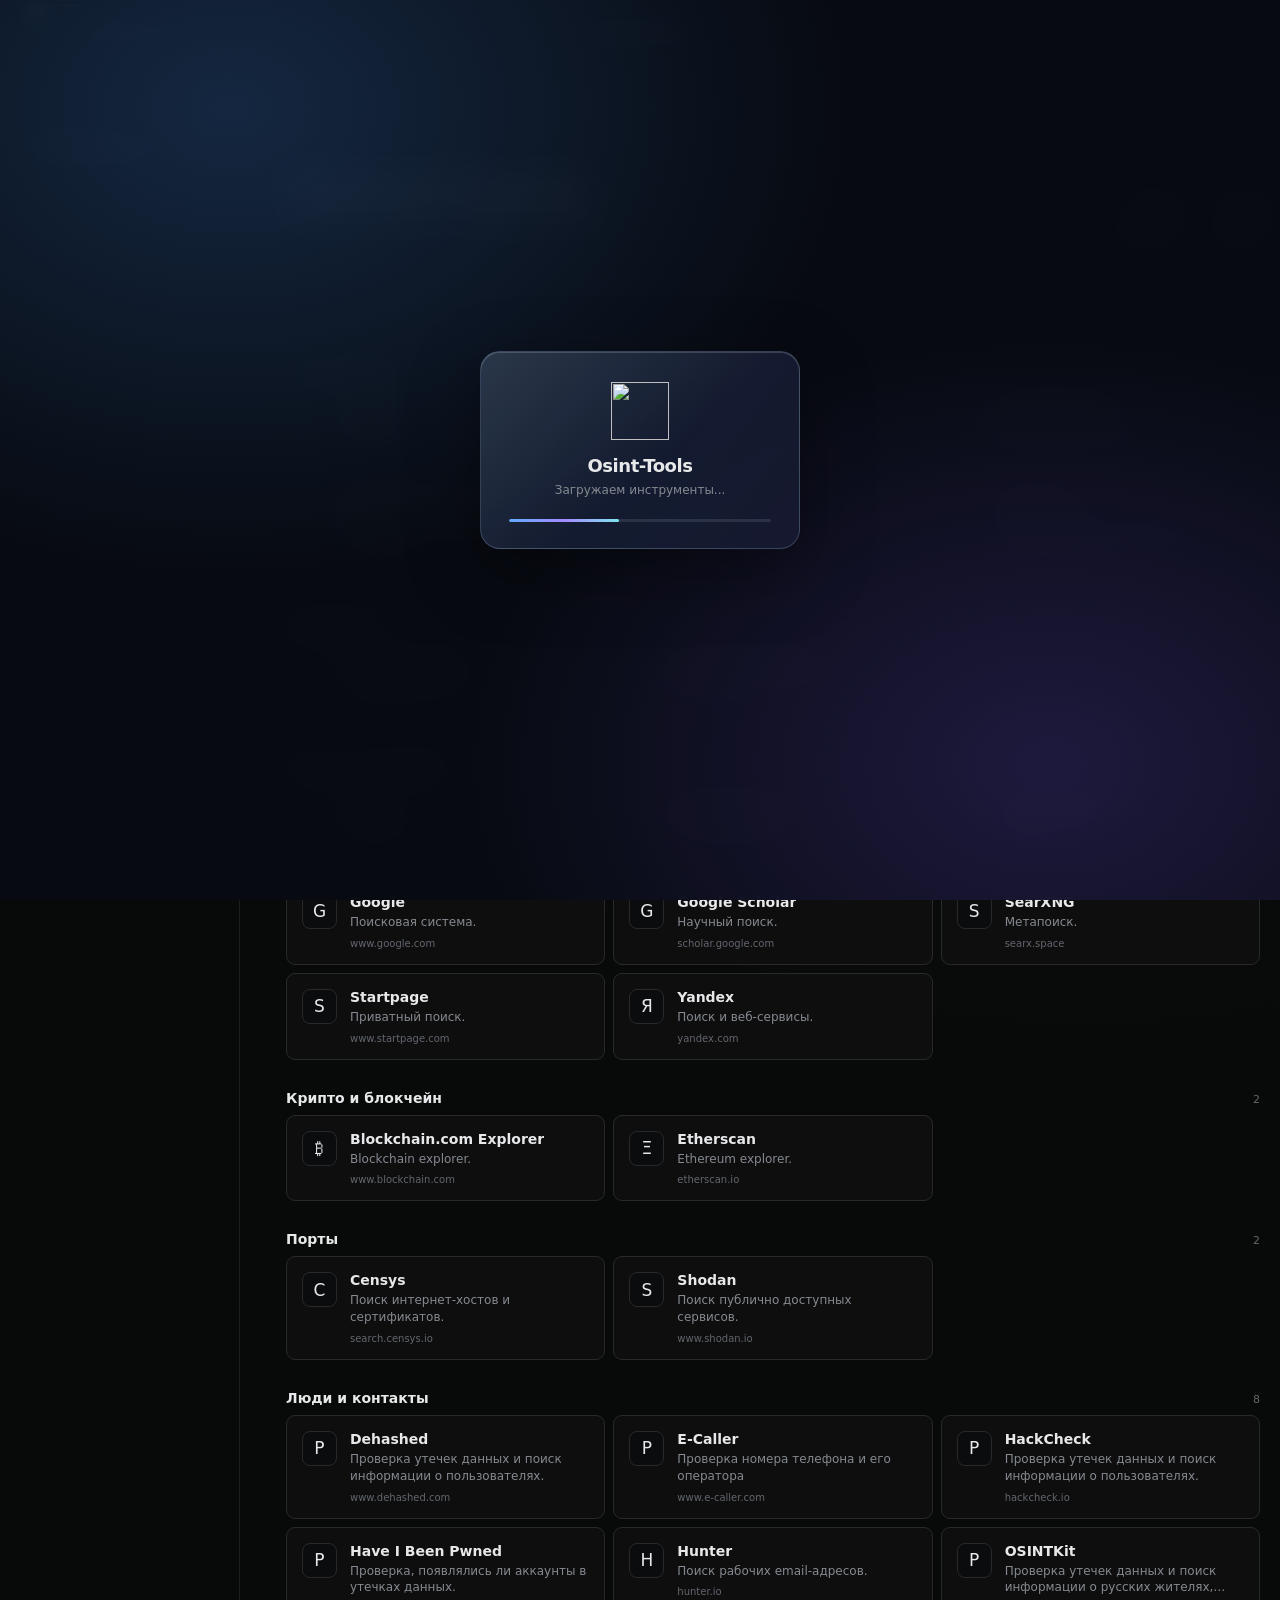
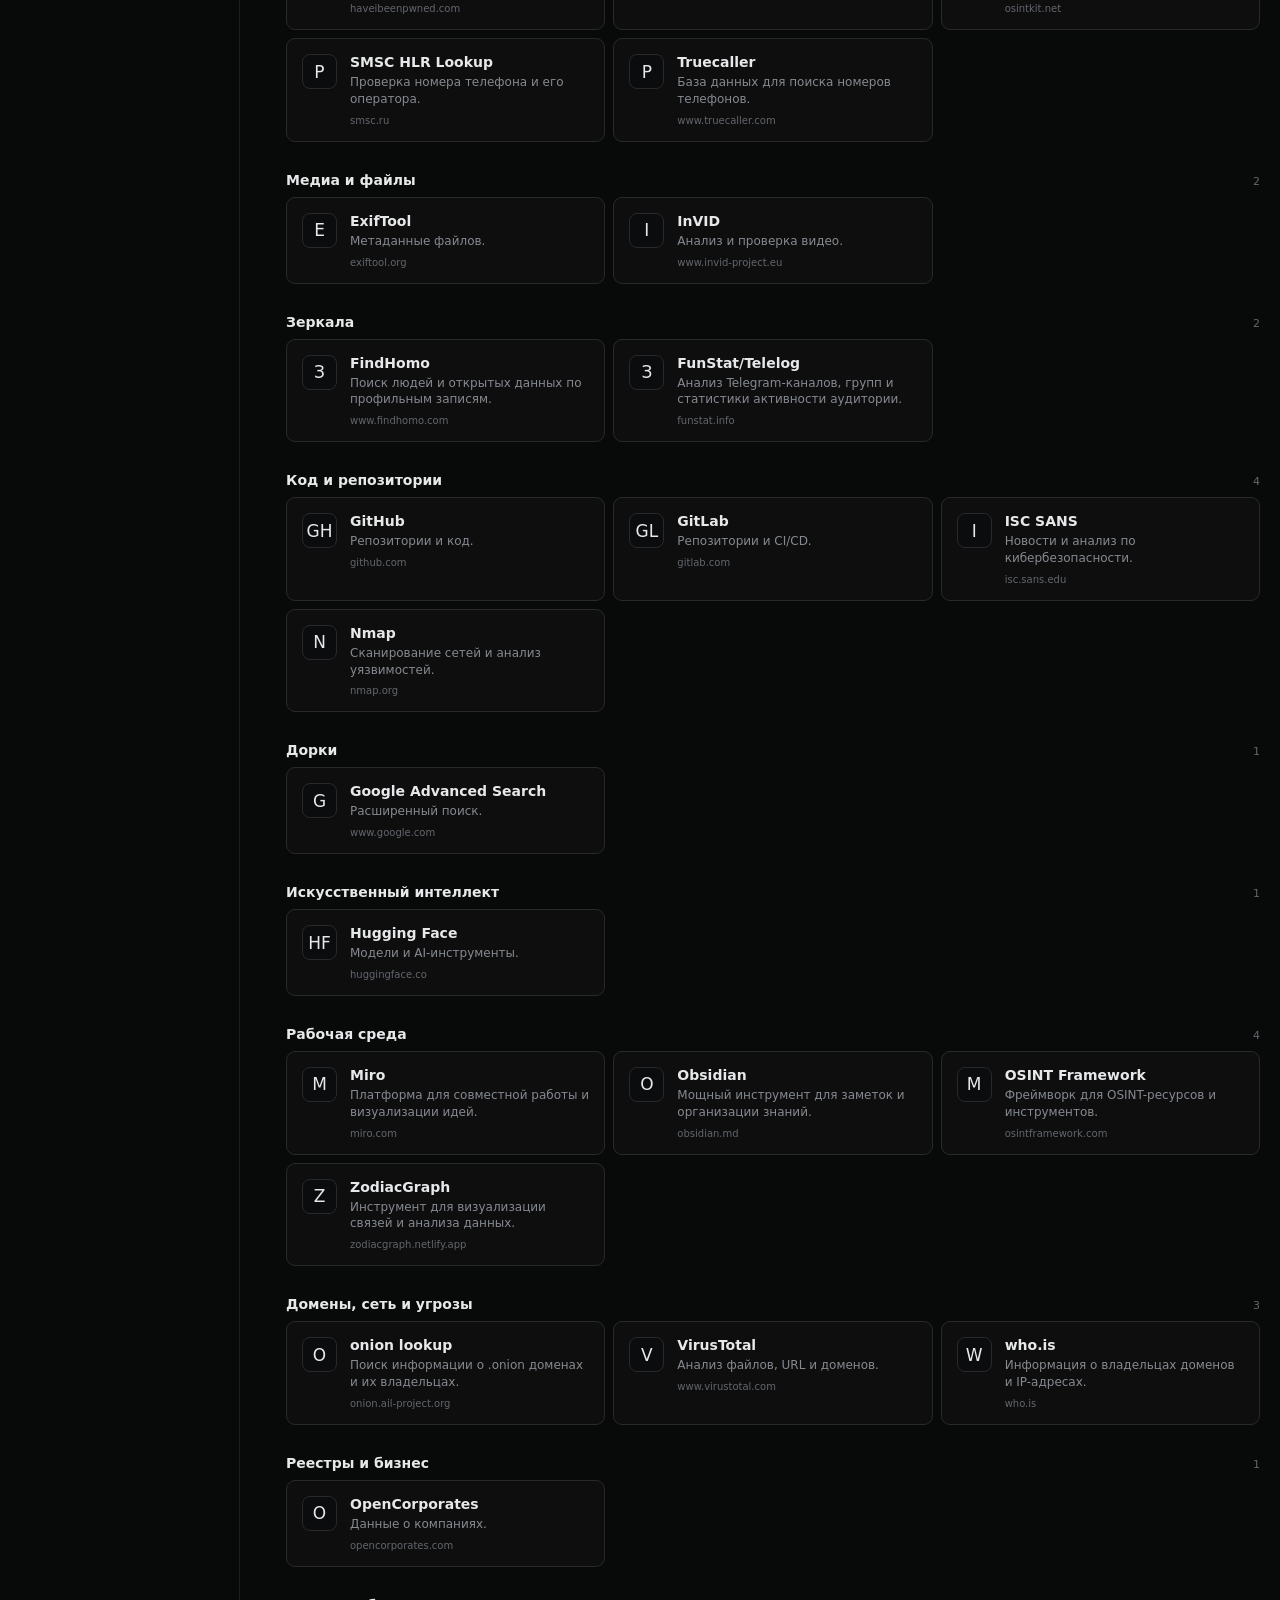
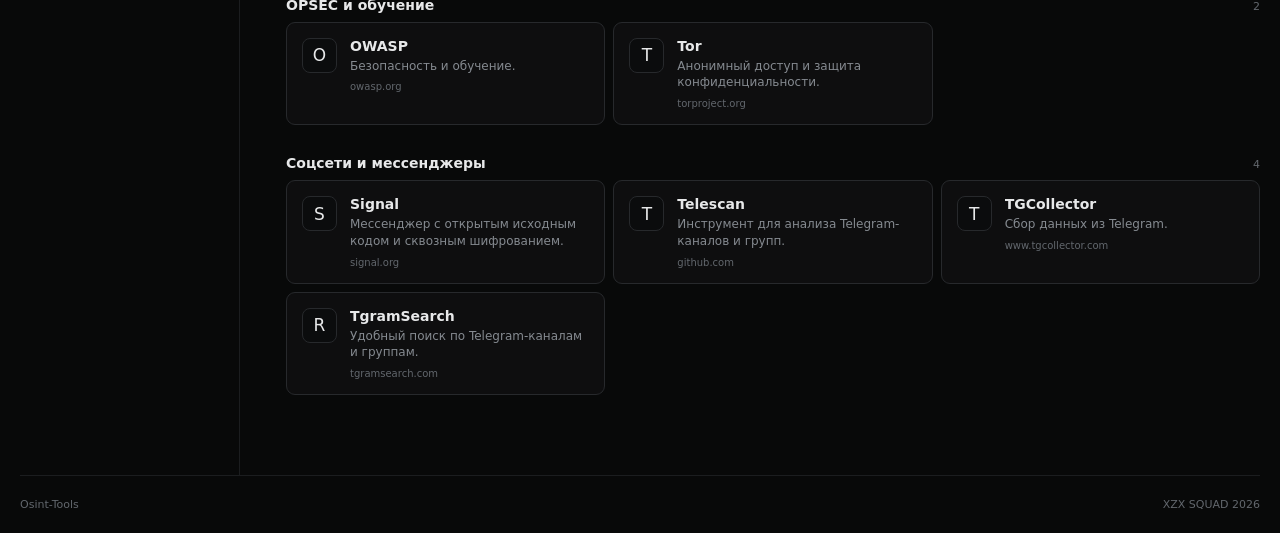
==== index.html @ 75659e53 "Resolve merge conflicts for scheduled site opening Co-authored-by: Copilot <223556219+Copilot@users." ====
<!doctype html>
<html lang="ru">
<head>
  <meta charset="UTF-8">
  <meta name="viewport" content="width=device-width, initial-scale=1.0">
  <meta id="pageDescription" name="description" content="Сайт Osint-Tools временно закрыт и откроется 1 декабря 2026 года.">
  <title>Osint-Tools — скоро открытие</title>
  <link rel="icon" type="image/png" href="favicon.png?v=2">
  <link rel="stylesheet" href="style.css?v=9">
</head>
<body class="site-closed">
  <main class="maintenance-screen" id="maintenanceScreen" aria-labelledby="maintenanceTitle">
    <section class="maintenance-card" role="status" aria-describedby="maintenanceMessage">
      <div class="maintenance-header">
        <span class="maintenance-badge">SERVICE STATUS</span>
        <div class="maintenance-indicator" aria-hidden="true">
          <span></span>
          <span></span>
          <span></span>
        </div>
      </div>
      <h1 id="maintenanceTitle">Сайт временно закрыт</h1>
      <p class="maintenance-kicker">Снова откроется</p>
      <time class="maintenance-date" datetime="2026-12-01">1 декабря 2026 года</time>
      <p id="maintenanceMessage">Работа сайта возобновится в указанную дату. Спасибо за ваше терпение!</p>
      <div class="maintenance-status"><span></span> Платформа временно закрыта</div>
      <a class="maintenance-link" href="https://t.me/osintsiteopex" target="_blank" rel="noopener noreferrer">
        Следить за новостями в Telegram
      </a>
    </section>
  </main>
  <div id="siteContent" class="site-content" hidden inert aria-hidden="true">
    <div class="loading-screen" id="loadingScreen" role="status" aria-live="polite" aria-label="Loading site">
      <div class="loading-panel">
        <img class="loading-logo" src="logo.png" alt="">
        <div class="loading-title">Osint-Tools</div>
        <div class="loading-caption" data-i18n="loadingTools">Загружаем инструменты...</div>
        <div class="loading-track" aria-hidden="true"><span></span></div>
      </div>
    </div>
  <header class="topbar">
    <div class="brand-wrap">
      <a class="brand" href="#">
        <img class="brand-mark" src="logo.png" alt="">
        <span class="brand-title">Osint-Tools</span>
      </a>
      <span class="brand-subtitle">by whiteopex</span>
    </div>

    <a class="telegram-link" href="https://t.me/osintsiteopex" target="_blank" rel="noopener noreferrer" data-i18n="telegramLink">
      Telegram-канал
    </a>

    <div class="top-actions">
      <button class="lang-btn" id="langToggle" type="button" aria-label="English interface">EN</button>
      <button class="icon-btn" id="themeBtn" type="button" title="Переключить тему" aria-label="Переключить тему" aria-pressed="false">☼</button>
      <span class="admin-link" aria-label="Beta-test">Beta-test</span>
    </div>
  </header>

  <main class="layout">
    <aside class="sidebar">
      <div class="sidebar-title" data-i18n="categories">Категории</div>
      <button class="category active" data-category="all">
        <span data-i18n="allTools">Все инструменты</span><span class="count" id="allCount">0</span>
      </button>
      <div id="categoryNav"></div>
    </aside>

    <section class="content">
      <div class="hero">
        <div>
          <div class="eyebrow">XZX SQUAD</div>
          <h1>Osint-Tools</h1>
          <p data-i18n="heroText">Лёгкий каталог инструментов для команды.</p>
        </div>

        <div class="stats">
          <div><strong id="toolCount">0</strong><span data-i18n="toolsText">инструментов</span></div>
          <div><strong id="categoryCount">0</strong><span data-i18n="categoriesText">категорий</span></div>
        </div>
      </div>

      <div class="toolbar">
        <label class="search">
          <span>⌕</span>
          <input id="searchInput" type="search" placeholder="Поиск инструмента..." autocomplete="off" data-i18n-placeholder="searchPlaceholder">
          <kbd>Ctrl K</kbd>
        </label>
        <button class="sort-btn" id="sortBtn" type="button">A–Я</button>
      </div>

      <div id="catalog"></div>

      <div class="empty hidden" id="empty">
        <div class="empty-icon">⌕</div>
        <h3 data-i18n="emptyTitle">Ничего не найдено</h3>
        <p data-i18n="emptyText">Попробуй изменить запрос или выбрать другую категорию.</p>
      </div>

    </section>
  </main>

  <footer>
    <span>Osint-Tools</span>
    <span>XZX SQUAD 2026</span>
  </footer>
  </div>

  <script src="script.js?v=9"></script>
</body>
</html>
---- style.css ----
:root {
  --bg: #080909;
  --bg-soft: #0c0d0e;
  --panel: #101112;
  --panel-hover: #151617;
  --line: #27292c;
  --line-soft: #1b1d1f;
  --text: #e7e8e9;
  --muted: #858a90;
  --muted-2: #62676d;
  --accent: #dfe2e5;
  --shadow: 0 16px 50px rgba(0,0,0,.25);
}

* {
  box-sizing: border-box;
}

html {
  scroll-behavior: smooth;
}

body {
  margin: 0;
  min-height: 100vh;
  background:
    radial-gradient(circle at 85% 0%, rgba(255,255,255,.035), transparent 28%),
    var(--bg);
  color: var(--text);
  font-family: Inter, ui-sans-serif, system-ui, -apple-system, BlinkMacSystemFont, "Segoe UI", sans-serif;
  font-size: 14px;
}

.maintenance-screen {
  position: fixed;
  inset: 0;
  z-index: 1000;
  display: grid;
  place-items: center;
  overflow: auto;
  padding: 24px;
  background:
    radial-gradient(ellipse at 50% 42%, rgba(107, 116, 126, .12), transparent 48%),
    #080909;
}

.maintenance-card {
  position: relative;
  width: min(100%, 620px);
  padding: 28px 30px 30px;
  border: 1px solid rgba(149, 158, 168, .18);
  border-radius: 22px;
  background: linear-gradient(145deg, rgba(15, 17, 19, .96), rgba(10, 11, 12, .96));
  box-shadow: 0 28px 100px rgba(0, 0, 0, .6);
  text-align: left;
  overflow: hidden;
}

.maintenance-card::before {
  content: "";
  position: absolute;
  top: -80px;
  right: -60px;
  width: 230px;
  height: 230px;
  border-radius: 50%;
  background: radial-gradient(circle, rgba(130, 144, 168, .26), rgba(130, 144, 168, 0));
  filter: blur(8px);
}

.maintenance-header {
  position: relative;
  z-index: 1;
  display: flex;
  justify-content: space-between;
  align-items: center;
  gap: 12px;
  margin-bottom: 26px;
}

.maintenance-badge {
  display: inline-flex;
  align-items: center;
  padding: 7px 10px;
  border: 1px solid rgba(148, 158, 169, .24);
  border-radius: 999px;
  color: #c2c8cf;
  background: rgba(255, 255, 255, .02);
  font-size: 10px;
  font-weight: 700;
  letter-spacing: .18em;
}

.maintenance-indicator {
  display: flex;
  justify-content: center;
  align-items: center;
  gap: 7px;
  height: 24px;
}

.maintenance-indicator span {
  width: 8px;
  height: 8px;
  border-radius: 50%;
  background: linear-gradient(180deg, #dfeaf2, #97a3b3);
  box-shadow: 0 0 18px rgba(179, 196, 216, .6);
  animation: maintenance-pulse 1.4s ease-in-out infinite;
}

.maintenance-indicator span:nth-child(2) {
  animation-delay: .18s;
}

.maintenance-indicator span:nth-child(3) {
  animation-delay: .36s;
}

.maintenance-card h1 {
  position: relative;
  z-index: 1;
  margin: 0;
  color: #f1f3f5;
  font-size: clamp(30px, 5vw, 46px);
  line-height: 1.05;
  letter-spacing: -.06em;
}

.maintenance-kicker {
  position: relative;
  z-index: 1;
  margin: 16px 0 0;
  color: #9aa4ad;
  font-size: 12px;
  font-weight: 600;
  letter-spacing: .14em;
  text-transform: uppercase;
}

.maintenance-card > p:not(.maintenance-kicker) {
  position: relative;
  z-index: 1;
  max-width: 470px;
  margin: 18px 0 0;
  color: #a7b0b8;
  font-size: 15px;
  line-height: 1.7;
}

.maintenance-status {
  position: relative;
  z-index: 1;
  display: inline-flex;
  align-items: center;
  gap: 9px;
  margin-top: 28px;
  padding: 10px 14px;
  border: 1px solid rgba(139, 151, 164, .2);
  border-radius: 999px;
  color: #dfe5eb;
  background: rgba(255, 255, 255, .03);
  font-size: 12px;
  box-shadow: inset 0 1px 0 rgba(255,255,255,.04);
}

.maintenance-status span {
  width: 7px;
  height: 7px;
  border-radius: 50%;
  background: #c5ced8;
  box-shadow: 0 0 14px rgba(197, 206, 216, .7);
}

@keyframes maintenance-pulse {
  0%, 80%, 100% { opacity: .35; transform: scale(.8); }
  40% { opacity: 1; transform: scale(1); }
}

@media (max-width: 480px) {
  .maintenance-card {
    padding: 42px 24px 32px;
  }
}

button,
input {
  font: inherit;
}

button,
a {
  -webkit-tap-highlight-color: transparent;
}

a {
  color: inherit;
  text-decoration: none;
}

.site-closed {
  overflow: hidden;
}

.maintenance-screen[hidden] {
  display: none;
}

.maintenance-link {
  position: relative;
  z-index: 1;
  display: inline-block;
  margin-top: 20px;
  padding: 11px 16px;
  border: 1px solid var(--line);
  border-radius: 999px;
  color: #dfe5eb;
  background: rgba(255, 255, 255, .03);
  font-size: 12px;
  transition: border-color .18s, background .18s;
}

.maintenance-link:hover,
.maintenance-link:focus-visible {
  border-color: rgba(179, 196, 216, .55);
  background: rgba(255, 255, 255, .07);
}

.maintenance-date {
  position: relative;
  z-index: 1;
  display: block;
  margin-top: 8px;
  color: #f1f3f5;
  font-size: clamp(20px, 4vw, 26px);
  font-weight: 700;
  letter-spacing: -.03em;
}

.site-closed #loadingScreen {
  display: none;
}

.loading-screen {
  position: fixed;
  inset: 0;
  z-index: 100;
  display: grid;
  place-items: center;
  padding: 24px;
  background:
    radial-gradient(ellipse at 18% 12%, rgba(74, 157, 255, .2), transparent 42%),
    radial-gradient(ellipse at 82% 85%, rgba(126, 92, 255, .19), transparent 40%),
    rgba(8, 11, 18, .96);
  backdrop-filter: blur(18px) saturate(140%);
  -webkit-backdrop-filter: blur(18px) saturate(140%);
  opacity: 1;
  visibility: visible;
  transition: opacity .28s ease, visibility .28s ease;
}

.loading-screen.is-hidden {
  opacity: 0;
  visibility: hidden;
  pointer-events: none;
}

.loading-panel {
  width: min(320px, 100%);
  padding: 30px 28px 26px;
  text-align: center;
  border: 1px solid rgba(194, 220, 255, .2);
  border-radius: 20px;
  background:
    linear-gradient(140deg, rgba(255, 255, 255, .1), transparent 56%),
    linear-gradient(125deg, rgba(42, 78, 128, .22), rgba(63, 50, 112, .18)),
    rgba(14, 21, 34, .78);
  box-shadow: inset 0 1px rgba(255, 255, 255, .16), 0 22px 70px rgba(0, 0, 0, .36);
}

.loading-logo {
  width: 58px;
  height: 58px;
  object-fit: contain;
  animation: loading-pulse 1.4s ease-in-out infinite;
}

.loading-title {
  margin-top: 12px;
  color: var(--text);
  font-size: 18px;
  font-weight: 700;
  letter-spacing: -.025em;
}

.loading-caption {
  margin-top: 7px;
  color: var(--muted);
  font-size: 12px;
}

.loading-track {
  height: 3px;
  margin-top: 22px;
  overflow: hidden;
  border-radius: 99px;
  background: rgba(194, 220, 255, .12);
}

.loading-track span {
  display: block;
  width: 42%;
  height: 100%;
  border-radius: inherit;
  background: linear-gradient(90deg, #63aaff, #a58aff, #7ee4ed);
  animation: loading-progress 1s ease-in-out infinite;
}

@keyframes loading-pulse {
  50% { transform: scale(.94); opacity: .72; }
}

@keyframes loading-progress {
  from { transform: translateX(-110%); }
  to { transform: translateX(250%); }
}

.topbar {
  height: 64px;
  padding: 0 28px;
  border-bottom: 1px solid var(--line-soft);
  background: rgba(8,9,9,.88);
  backdrop-filter: blur(14px);
  display: flex;
  align-items: center;
  justify-content: space-between;
  position: sticky;
  top: 0;
  z-index: 20;
}

.brand-wrap {
  display: flex;
  align-items: center;
  gap: 10px;
  min-width: 0;
}

.brand {
  display: inline-flex;
  align-items: center;
  gap: 10px;
  font-weight: 700;
  letter-spacing: -.02em;
}

.brand-title {
  font-weight: 700;
  letter-spacing: -.02em;
}

.brand-mark {
  width: 54px;
  height: 54px;
  flex: 0 0 54px;
  object-fit: contain;
}

body.light .brand-mark {
  filter: invert(1);
}

.brand-subtitle {
  color: var(--muted);
  font-size: 11px;
  letter-spacing: .02em;
}

.top-actions {
  display: flex;
  align-items: center;
  gap: 8px;
}

.icon-btn,
.admin-link,
.sort-btn,
.lang-btn {
  border: 1px solid var(--line);
  background: var(--panel);
  color: var(--muted);
  border-radius: 8px;
  cursor: pointer;
}

.icon-btn {
  width: 34px;
  height: 34px;
}

.lang-btn {
  height: 34px;
  padding: 0 10px;
  font-size: 12px;
}

.admin-link {
  padding: 7px 11px;
  cursor: default;
  pointer-events: none;
  user-select: none;
}

.icon-btn:hover,
.sort-btn:hover {
  color: var(--text);
  border-color: #42464a;
}

.layout {
  width: min(1420px, calc(100% - 40px));
  margin: 0 auto;
  display: grid;
  grid-template-columns: 220px minmax(0, 1fr);
  gap: 46px;
}

.sidebar {
  padding: 38px 0;
  border-right: 1px solid var(--line-soft);
  min-height: calc(100vh - 64px);
  padding-right: 18px;
}

.sidebar-title {
  color: var(--muted-2);
  font-size: 11px;
  font-weight: 700;
  text-transform: uppercase;
  letter-spacing: .12em;
  margin: 0 0 12px 10px;
}

.category {
  width: 100%;
  padding: 9px 10px;
  display: flex;
  justify-content: space-between;
  align-items: center;
  color: var(--muted);
  background: transparent;
  border: 0;
  border-radius: 7px;
  cursor: pointer;
  text-align: left;
}

.category:hover {
  background: var(--panel);
  color: var(--text);
}

.category.active {
  background: #151617;
  color: var(--text);
}

.count {
  color: var(--muted-2);
  font-size: 11px;
}

.content {
  min-width: 0;
  padding: 52px 0 80px;
}

.hero {
  min-height: 155px;
  display: flex;
  align-items: flex-end;
  justify-content: space-between;
  gap: 25px;
  border-bottom: 1px solid var(--line-soft);
  padding-bottom: 28px;
}

.eyebrow {
  color: var(--muted-2);
  font-size: 10px;
  letter-spacing: .18em;
  font-weight: 700;
}

h1 {
  margin: 5px 0 5px;
  font-size: clamp(32px, 5vw, 54px);
  line-height: 1;
  letter-spacing: -.045em;
}

.hero p {
  margin: 0;
  color: var(--muted);
}

.stats {
  display: flex;
  gap: 30px;
  color: var(--muted);
}

.stats div {
  display: flex;
  flex-direction: column;
  align-items: flex-end;
}

.stats strong {
  color: var(--text);
  font-size: 22px;
}

.stats span {
  font-size: 11px;
}

.toolbar {
  display: flex;
  gap: 8px;
  margin: 22px 0;
}

.search {
  min-width: 0;
  flex: 1;
  height: 40px;
  border: 1px solid var(--line);
  background: var(--panel);
  border-radius: 8px;
  display: flex;
  align-items: center;
  gap: 10px;
  padding: 0 11px;
}

.search > span {
  color: var(--muted-2);
  font-size: 19px;
}

.search input {
  width: 100%;
  min-width: 0;
  border: 0;
  outline: 0;
  background: transparent;
  color: var(--text);
}

.search input::placeholder {
  color: var(--muted-2);
}

kbd {
  color: var(--muted-2);
  border: 1px solid var(--line);
  border-radius: 5px;
  padding: 2px 6px;
  font-size: 10px;
  white-space: nowrap;
}

.sort-btn {
  padding: 0 13px;
}

.category-block {
  margin-top: 30px;
}

.category-heading {
  display: flex;
  align-items: baseline;
  justify-content: space-between;
  margin-bottom: 9px;
}

.category-heading h2 {
  margin: 0;
  font-size: 14px;
  font-weight: 650;
}

.category-heading span {
  color: var(--muted-2);
  font-size: 11px;
}

.tools {
  display: grid;
  grid-template-columns: repeat(auto-fill, minmax(240px, 1fr));
  gap: 8px;
}

.tool {
  min-width: 0;
  min-height: 86px;
  padding: 15px;
  display: flex;
  gap: 13px;
  align-items: flex-start;
  border: 1px solid var(--line);
  background: rgba(16,17,18,.76);
  border-radius: 9px;
  transition: border-color .15s, transform .15s, background .15s;
}

.tool:hover {
  border-color: #44484c;
  background: var(--panel-hover);
  transform: translateY(-1px);
}

.tool-icon {
  width: 35px;
  height: 35px;
  flex: 0 0 35px;
  display: grid;
  place-items: center;
  border: 1px solid var(--line);
  border-radius: 8px;
  background: #0b0c0d;
  font-size: 17px;
}

.tool-body {
  min-width: 0;
}

.tool-name {
  font-weight: 650;
  overflow: hidden;
  text-overflow: ellipsis;
  white-space: nowrap;
}

.tool-desc {
  color: var(--muted);
  font-size: 12px;
  line-height: 1.4;
  margin-top: 4px;
  display: -webkit-box;
  line-clamp: 2;
  -webkit-line-clamp: 2;
  -webkit-box-orient: vertical;
  overflow: hidden;
}

.tool-url {
  color: var(--muted-2);
  font-size: 10px;
  margin-top: 7px;
  overflow: hidden;
  text-overflow: ellipsis;
  white-space: nowrap;
}

.empty {
  text-align: center;
  padding: 90px 20px;
  color: var(--muted);
}

.empty.hidden {
  display: none;
}

.empty-icon {
  font-size: 34px;
  color: var(--muted-2);
}

.empty h3 {
  color: var(--text);
  margin: 10px 0 3px;
}

.empty p {
  margin: 0;
}

.telegram-link {
  position: absolute;
  top: 50%;
  left: 50%;
  transform: translate(-50%, -50%);
  padding: 10px 16px;
  border: 1px solid var(--line);
  border-radius: 8px;
  color: var(--text);
  background: var(--panel);
  transition: background .18s, border-color .18s, color .18s;
}

.telegram-link:hover,
.telegram-link:focus-visible {
  color: var(--text);
  background: var(--panel-hover);
  border-color: #62676d;
}

footer {
  width: min(1420px, calc(100% - 40px));
  margin: 0 auto;
  padding: 22px 0;
  border-top: 1px solid var(--line-soft);
  display: flex;
  justify-content: space-between;
  color: var(--muted-2);
  font-size: 11px;
}

/* Светлая тема */
body.light {
  --bg: #f5f6f7;
  --bg-soft: #fff;
  --panel: #fff;
  --panel-hover: #f0f1f2;
  --line: #d8dade;
  --line-soft: #e7e8ea;
  --text: #17191b;
  --muted: #686d73;
  --muted-2: #91969c;
  --accent: #17191b;
}

body.light .topbar {
  background: rgba(245,246,247,.88);
}

body.light .category.active {
  background: #eef1f3;
  color: var(--text);
}

body.light .tool {
  background: rgba(255,255,255,.9);
  border-color: var(--line);
}

body.light .tool:hover {
  background: var(--panel-hover);
}

body.light .tool-icon {
  background: #f5f6f7;
  border-color: var(--line);
}

body.light .search {
  background: var(--panel);
}

body.light .icon-btn,
body.light .admin-link,
body.light .sort-btn,
body.light .telegram-link {
  background: var(--panel);
  border-color: var(--line);
  color: var(--text);
}

body.light .admin-link {
  color: var(--muted);
}

body.light .telegram-link:hover,
body.light .telegram-link:focus-visible {
  background: var(--panel-hover);
  border-color: #bec3c8;
}

@media (max-width: 900px) {
  .layout {
    grid-template-columns: 1fr;
    gap: 0;
  }

  .sidebar {
    min-height: auto;
    padding: 14px 0;
    border-right: 0;
    border-bottom: 1px solid var(--line-soft);
    display: flex;
    gap: 5px;
    overflow-x: auto;
  }

  .sidebar-title {
    display: none;
  }

  .category {
    width: auto;
    white-space: nowrap;
  }

  .content {
    padding-top: 35px;
  }
}

@media (max-width: 600px) {
  .topbar {
    height: auto;
    min-height: 64px;
    padding: 0 14px;
    flex-wrap: wrap;
    row-gap: 10px;
  }

  .telegram-link {
    position: static;
    order: 1;
    flex-basis: 100%;
    top: auto;
    transform: none;
    text-align: center;
  }

  .layout,
  footer {
    width: calc(100% - 24px);
  }

  .hero {
    align-items: flex-start;
    flex-direction: column;
  }

  .stats {
    width: 100%;
    justify-content: flex-start;
  }

  .stats div {
    align-items: flex-start;
  }

  .toolbar {
    flex-direction: column;
  }

  .sort-btn {
    height: 40px;
  }

  kbd {
    display: none;
  }

  .tools {
    grid-template-columns: 1fr;
  }
}
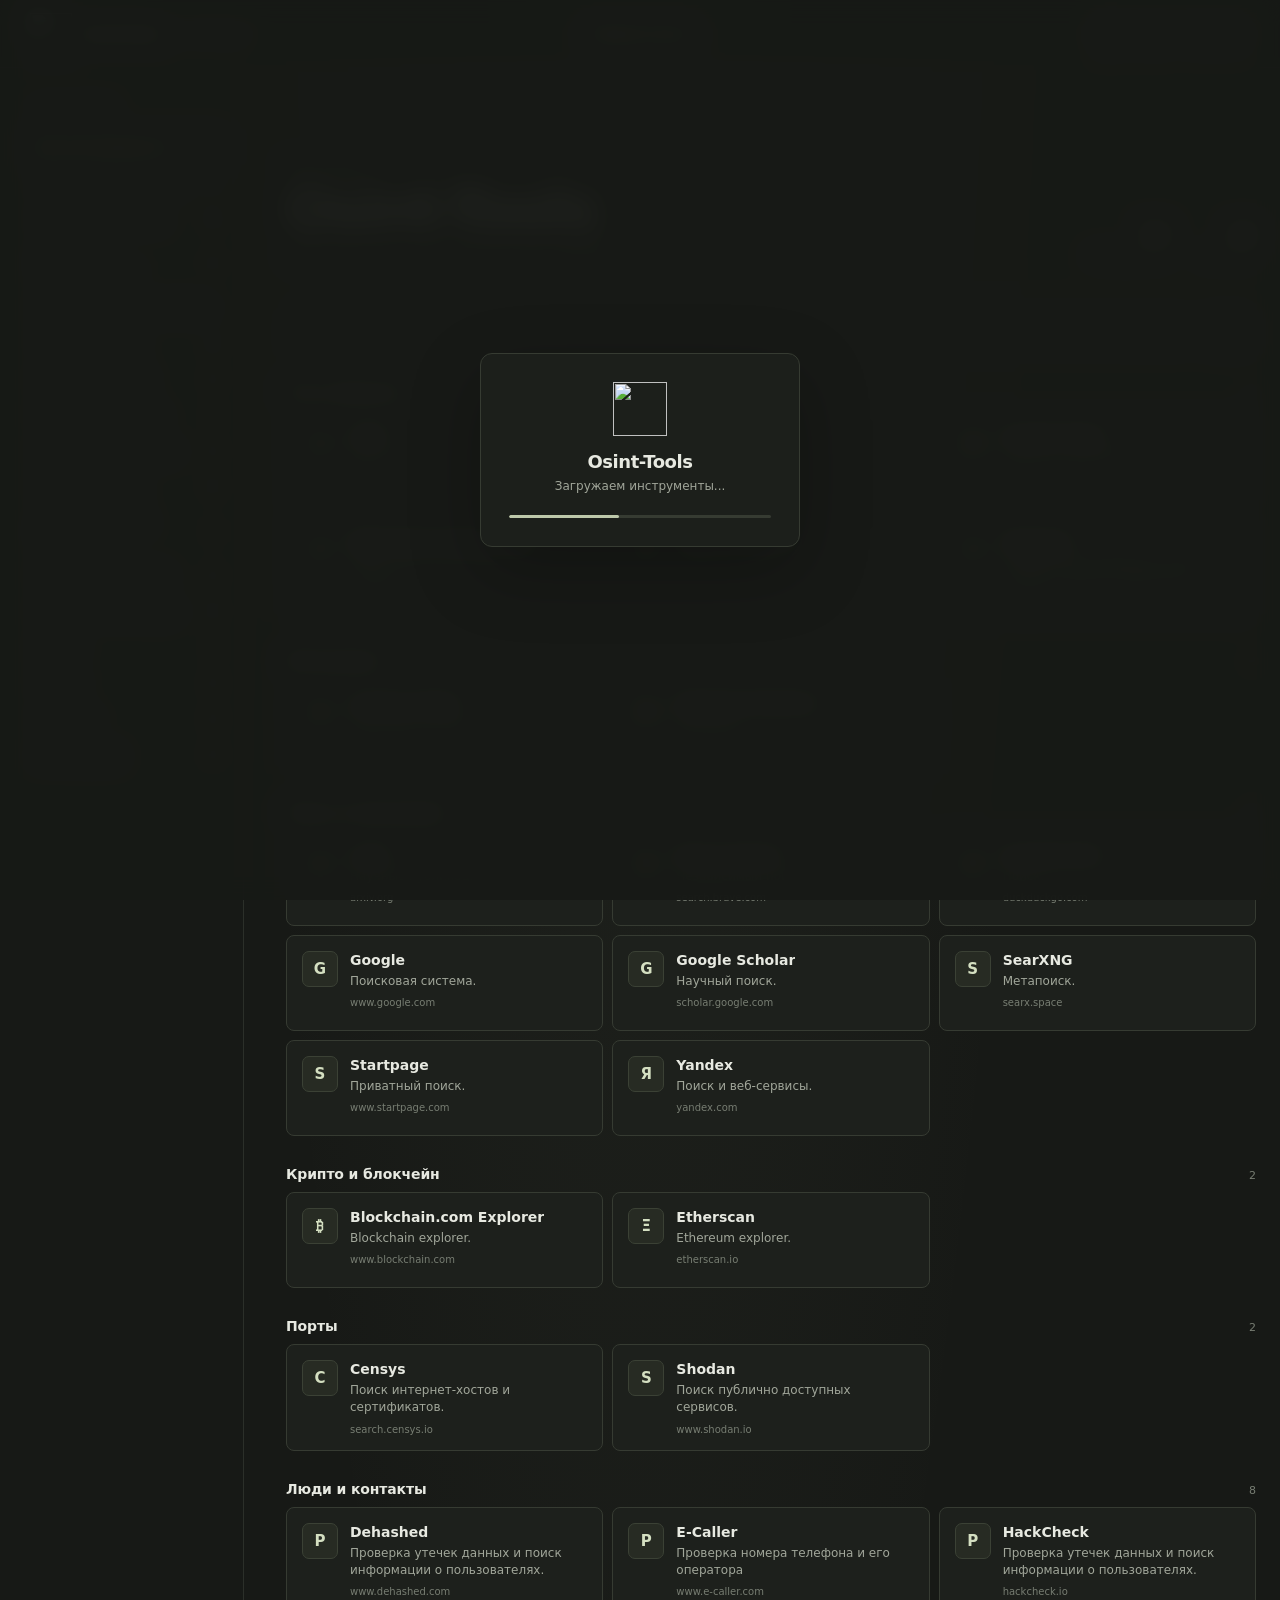
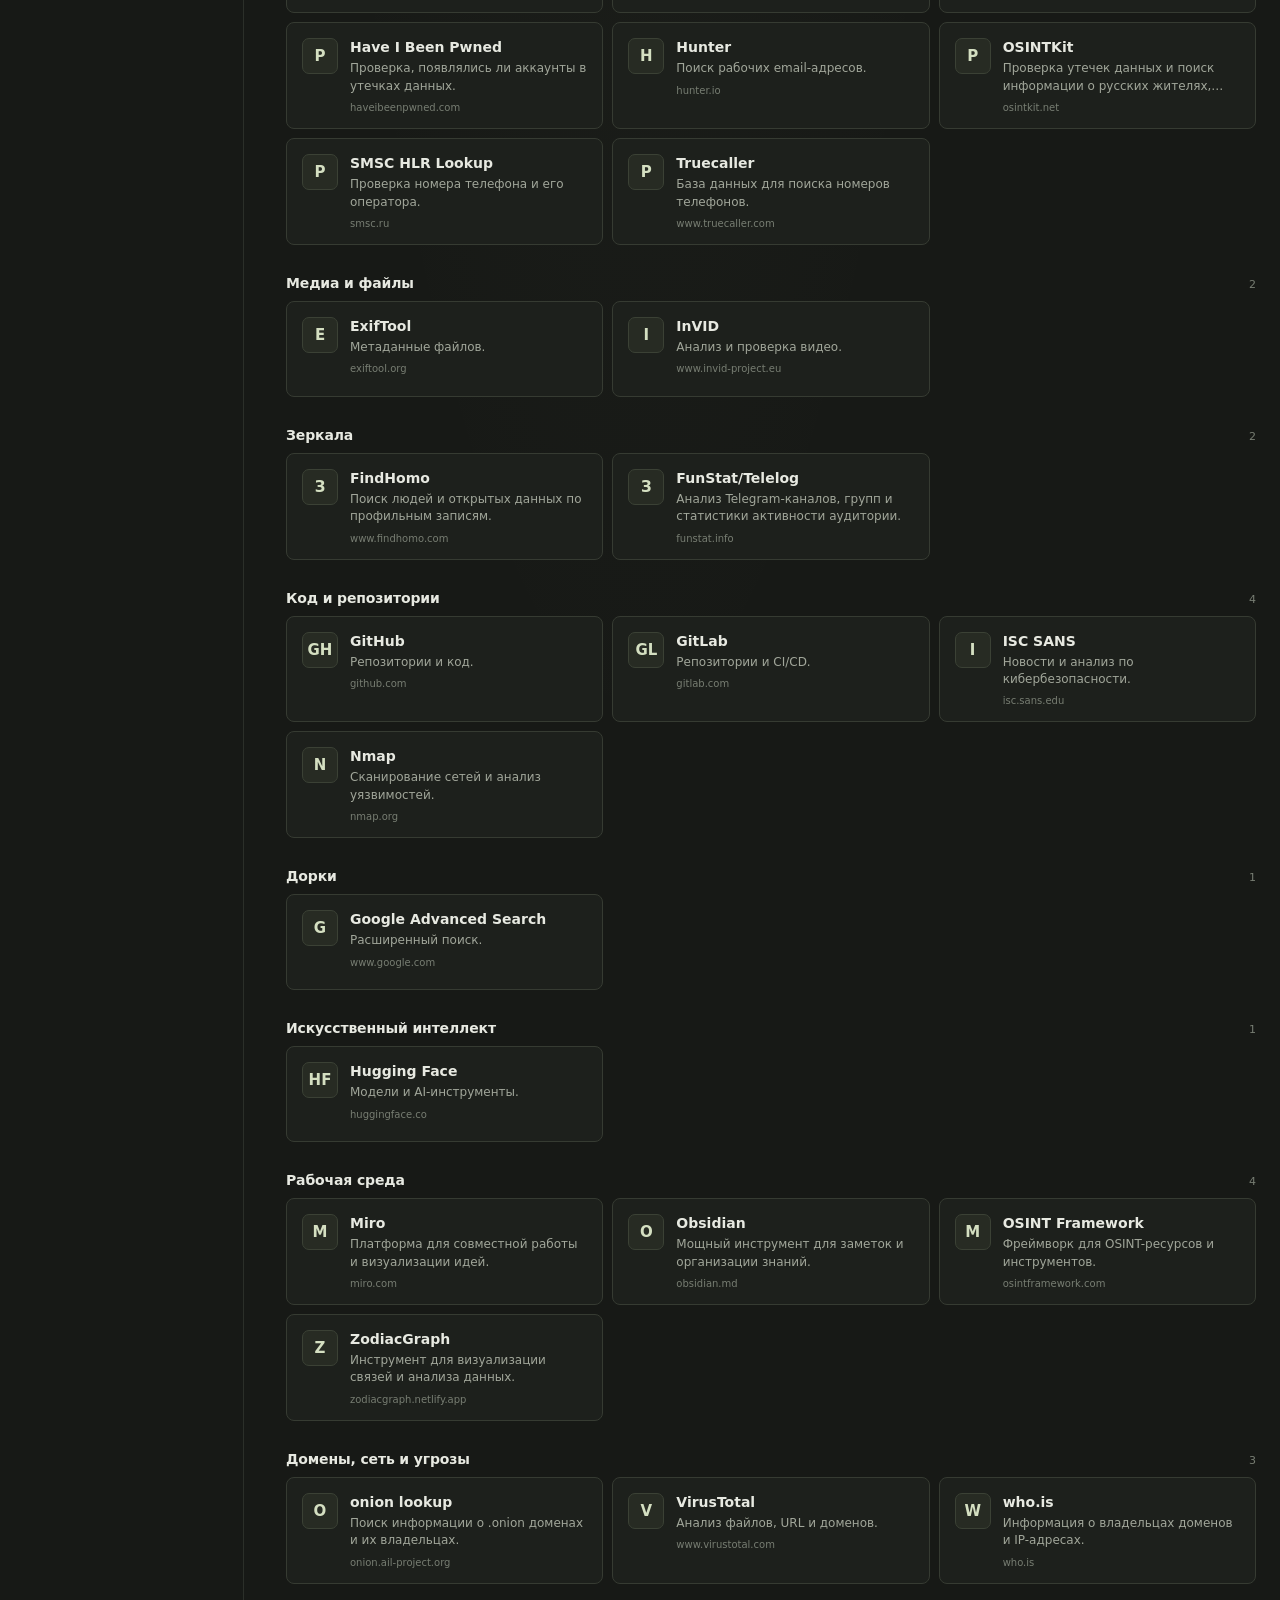
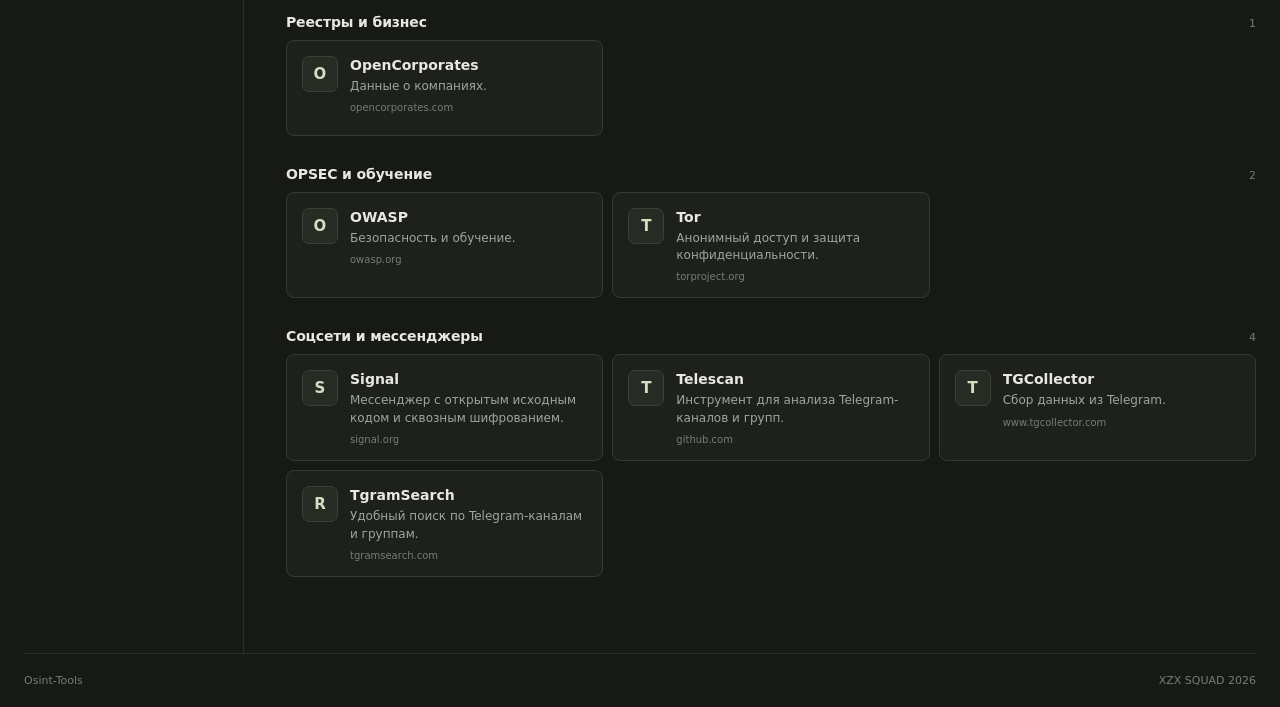
==== commit 9e9abb12: "update UI" ====
--- a/index.html
+++ b/index.html
@@ -6,11 +6,15 @@
   <meta id="pageDescription" name="description" content="Сайт Osint-Tools временно закрыт и откроется 1 декабря 2026 года.">
   <title>Osint-Tools — скоро открытие</title>
   <link rel="icon" type="image/png" href="favicon.png?v=2">
-  <link rel="stylesheet" href="style.css?v=9">
+  <link rel="stylesheet" href="style.css?v=11">
 </head>
 <body class="site-closed">
   <main class="maintenance-screen" id="maintenanceScreen" aria-labelledby="maintenanceTitle">
     <section class="maintenance-card" role="status" aria-describedby="maintenanceMessage">
+      <div class="maintenance-brand">
+        <img src="logo.png" alt="">
+        <span>Osint-Tools</span>
+      </div>
       <div class="maintenance-header">
         <span class="maintenance-badge">SERVICE STATUS</span>
         <div class="maintenance-indicator" aria-hidden="true">
@@ -24,9 +28,6 @@
       <time class="maintenance-date" datetime="2026-12-01">1 декабря 2026 года</time>
       <p id="maintenanceMessage">Работа сайта возобновится в указанную дату. Спасибо за ваше терпение!</p>
       <div class="maintenance-status"><span></span> Платформа временно закрыта</div>
-      <a class="maintenance-link" href="https://t.me/osintsiteopex" target="_blank" rel="noopener noreferrer">
-        Следить за новостями в Telegram
-      </a>
     </section>
   </main>
   <div id="siteContent" class="site-content" hidden inert aria-hidden="true">
--- a/style.css
+++ b/style.css
@@ -1,15 +1,17 @@
 :root {
-  --bg: #080909;
-  --bg-soft: #0c0d0e;
-  --panel: #101112;
-  --panel-hover: #151617;
-  --line: #27292c;
-  --line-soft: #1b1d1f;
-  --text: #e7e8e9;
-  --muted: #858a90;
-  --muted-2: #62676d;
-  --accent: #dfe2e5;
-  --shadow: 0 16px 50px rgba(0,0,0,.25);
+  color-scheme: dark;
+  --bg: #171916;
+  --bg-soft: #1c1f1b;
+  --panel: #22251f;
+  --panel-hover: #292d26;
+  --line: #363b32;
+  --line-soft: #2b2f29;
+  --text: #e7e9e1;
+  --muted: #a1a69a;
+  --muted-2: #777d72;
+  --accent: #bdc8aa;
+  --accent-strong: #d4dfc1;
+  --shadow: 0 24px 72px rgba(0, 0, 0, .24);
 }
 
 * {
@@ -18,94 +20,144 @@
 
 html {
   scroll-behavior: smooth;
+  scrollbar-color: var(--line) var(--bg);
 }
 
 body {
+  min-height: 100vh;
   margin: 0;
-  min-height: 100vh;
+  color: var(--text);
   background:
-    radial-gradient(circle at 85% 0%, rgba(255,255,255,.035), transparent 28%),
+    radial-gradient(ellipse at 50% -20%, rgba(173, 187, 150, .07), transparent 48%),
     var(--bg);
-  color: var(--text);
   font-family: Inter, ui-sans-serif, system-ui, -apple-system, BlinkMacSystemFont, "Segoe UI", sans-serif;
   font-size: 14px;
+  -webkit-font-smoothing: antialiased;
+}
+
+button,
+input {
+  font: inherit;
+}
+
+button,
+a {
+  -webkit-tap-highlight-color: transparent;
+}
+
+a {
+  color: inherit;
+  text-decoration: none;
+}
+
+button:focus-visible,
+a:focus-visible,
+input:focus-visible {
+  outline: 2px solid var(--accent);
+  outline-offset: 3px;
+}
+
+.site-closed {
+  overflow: hidden;
+}
+
+.maintenance-screen[hidden] {
+  display: none;
 }
 
 .maintenance-screen {
   position: fixed;
+  z-index: 1000;
   inset: 0;
-  z-index: 1000;
   display: grid;
   place-items: center;
   overflow: auto;
-  padding: 24px;
+  padding: 28px;
   background:
-    radial-gradient(ellipse at 50% 42%, rgba(107, 116, 126, .12), transparent 48%),
-    #080909;
+    radial-gradient(ellipse at 50% 38%, rgba(160, 174, 136, .095), transparent 42%),
+    #171916;
 }
 
 .maintenance-card {
   position: relative;
   width: min(100%, 620px);
-  padding: 28px 30px 30px;
-  border: 1px solid rgba(149, 158, 168, .18);
-  border-radius: 22px;
-  background: linear-gradient(145deg, rgba(15, 17, 19, .96), rgba(10, 11, 12, .96));
-  box-shadow: 0 28px 100px rgba(0, 0, 0, .6);
+  padding: 32px;
+  overflow: hidden;
+  border: 1px solid #383d34;
+  border-radius: 18px;
+  background: #1d201c;
+  box-shadow: var(--shadow);
   text-align: left;
-  overflow: hidden;
 }
 
 .maintenance-card::before {
+  position: absolute;
+  top: -112px;
+  right: -92px;
+  width: 280px;
+  height: 280px;
+  border: 1px solid rgba(189, 200, 170, .07);
+  border-radius: 50%;
+  box-shadow: 0 0 0 28px rgba(189, 200, 170, .025), 0 0 0 58px rgba(189, 200, 170, .018);
   content: "";
-  position: absolute;
-  top: -80px;
-  right: -60px;
-  width: 230px;
-  height: 230px;
-  border-radius: 50%;
-  background: radial-gradient(circle, rgba(130, 144, 168, .26), rgba(130, 144, 168, 0));
-  filter: blur(8px);
-}
-
+  pointer-events: none;
+}
+
+.maintenance-brand,
 .maintenance-header {
   position: relative;
   z-index: 1;
   display: flex;
+  align-items: center;
+}
+
+.maintenance-brand {
+  gap: 10px;
+  margin-bottom: 30px;
+  color: #d9ddd2;
+  font-size: 13px;
+  font-weight: 650;
+  letter-spacing: -.015em;
+}
+
+.maintenance-brand img {
+  width: 34px;
+  height: 34px;
+  object-fit: contain;
+}
+
+.maintenance-header {
   justify-content: space-between;
-  align-items: center;
   gap: 12px;
-  margin-bottom: 26px;
+  margin-bottom: 24px;
 }
 
 .maintenance-badge {
   display: inline-flex;
   align-items: center;
-  padding: 7px 10px;
-  border: 1px solid rgba(148, 158, 169, .24);
-  border-radius: 999px;
-  color: #c2c8cf;
-  background: rgba(255, 255, 255, .02);
+  min-height: 28px;
+  padding: 0 10px;
+  border: 1px solid #3d4437;
+  border-radius: 6px;
+  color: var(--accent);
+  background: #252a22;
   font-size: 10px;
   font-weight: 700;
-  letter-spacing: .18em;
+  letter-spacing: .13em;
 }
 
 .maintenance-indicator {
   display: flex;
-  justify-content: center;
   align-items: center;
-  gap: 7px;
-  height: 24px;
+  gap: 5px;
 }
 
 .maintenance-indicator span {
-  width: 8px;
-  height: 8px;
+  width: 5px;
+  height: 5px;
   border-radius: 50%;
-  background: linear-gradient(180deg, #dfeaf2, #97a3b3);
-  box-shadow: 0 0 18px rgba(179, 196, 216, .6);
-  animation: maintenance-pulse 1.4s ease-in-out infinite;
+  background: #a8b493;
+  animation: maintenance-pulse 1.6s ease-in-out infinite;
 }
 
 .maintenance-indicator span:nth-child(2) {
@@ -120,30 +172,41 @@
   position: relative;
   z-index: 1;
   margin: 0;
-  color: #f1f3f5;
-  font-size: clamp(30px, 5vw, 46px);
-  line-height: 1.05;
-  letter-spacing: -.06em;
+  color: #eff0e9;
+  font-size: clamp(30px, 5vw, 43px);
+  line-height: 1.08;
+  letter-spacing: -.055em;
 }
 
 .maintenance-kicker {
   position: relative;
   z-index: 1;
-  margin: 16px 0 0;
-  color: #9aa4ad;
-  font-size: 12px;
-  font-weight: 600;
-  letter-spacing: .14em;
+  margin: 24px 0 0;
+  color: var(--muted-2);
+  font-size: 10px;
+  font-weight: 700;
+  letter-spacing: .15em;
   text-transform: uppercase;
+}
+
+.maintenance-date {
+  position: relative;
+  z-index: 1;
+  display: block;
+  margin-top: 7px;
+  color: var(--accent-strong);
+  font-size: clamp(21px, 4vw, 27px);
+  font-weight: 650;
+  letter-spacing: -.035em;
 }
 
 .maintenance-card > p:not(.maintenance-kicker) {
   position: relative;
   z-index: 1;
-  max-width: 470px;
-  margin: 18px 0 0;
-  color: #a7b0b8;
-  font-size: 15px;
+  max-width: 440px;
+  margin: 16px 0 0;
+  color: var(--muted);
+  font-size: 14px;
   line-height: 1.7;
 }
 
@@ -153,87 +216,26 @@
   display: inline-flex;
   align-items: center;
   gap: 9px;
-  margin-top: 28px;
-  padding: 10px 14px;
-  border: 1px solid rgba(139, 151, 164, .2);
-  border-radius: 999px;
-  color: #dfe5eb;
-  background: rgba(255, 255, 255, .03);
-  font-size: 12px;
-  box-shadow: inset 0 1px 0 rgba(255,255,255,.04);
+  min-height: 36px;
+  margin-top: 25px;
+  padding: 0 12px;
+  border: 1px solid var(--line);
+  border-radius: 7px;
+  color: #c7ccc0;
+  background: #22251f;
+  font-size: 11px;
 }
 
 .maintenance-status span {
   width: 7px;
   height: 7px;
   border-radius: 50%;
-  background: #c5ced8;
-  box-shadow: 0 0 14px rgba(197, 206, 216, .7);
+  background: #a8b493;
 }
 
 @keyframes maintenance-pulse {
-  0%, 80%, 100% { opacity: .35; transform: scale(.8); }
+  0%, 80%, 100% { opacity: .3; transform: scale(.8); }
   40% { opacity: 1; transform: scale(1); }
-}
-
-@media (max-width: 480px) {
-  .maintenance-card {
-    padding: 42px 24px 32px;
-  }
-}
-
-button,
-input {
-  font: inherit;
-}
-
-button,
-a {
-  -webkit-tap-highlight-color: transparent;
-}
-
-a {
-  color: inherit;
-  text-decoration: none;
-}
-
-.site-closed {
-  overflow: hidden;
-}
-
-.maintenance-screen[hidden] {
-  display: none;
-}
-
-.maintenance-link {
-  position: relative;
-  z-index: 1;
-  display: inline-block;
-  margin-top: 20px;
-  padding: 11px 16px;
-  border: 1px solid var(--line);
-  border-radius: 999px;
-  color: #dfe5eb;
-  background: rgba(255, 255, 255, .03);
-  font-size: 12px;
-  transition: border-color .18s, background .18s;
-}
-
-.maintenance-link:hover,
-.maintenance-link:focus-visible {
-  border-color: rgba(179, 196, 216, .55);
-  background: rgba(255, 255, 255, .07);
-}
-
-.maintenance-date {
-  position: relative;
-  z-index: 1;
-  display: block;
-  margin-top: 8px;
-  color: #f1f3f5;
-  font-size: clamp(20px, 4vw, 26px);
-  font-weight: 700;
-  letter-spacing: -.03em;
 }
 
 .site-closed #loadingScreen {
@@ -242,51 +244,44 @@
 
 .loading-screen {
   position: fixed;
+  z-index: 100;
   inset: 0;
-  z-index: 100;
   display: grid;
   place-items: center;
   padding: 24px;
-  background:
-    radial-gradient(ellipse at 18% 12%, rgba(74, 157, 255, .2), transparent 42%),
-    radial-gradient(ellipse at 82% 85%, rgba(126, 92, 255, .19), transparent 40%),
-    rgba(8, 11, 18, .96);
-  backdrop-filter: blur(18px) saturate(140%);
-  -webkit-backdrop-filter: blur(18px) saturate(140%);
+  background: rgba(23, 25, 22, .96);
+  backdrop-filter: blur(12px);
+  -webkit-backdrop-filter: blur(12px);
   opacity: 1;
   visibility: visible;
   transition: opacity .28s ease, visibility .28s ease;
 }
 
 .loading-screen.is-hidden {
+  visibility: hidden;
   opacity: 0;
-  visibility: hidden;
   pointer-events: none;
 }
 
 .loading-panel {
   width: min(320px, 100%);
-  padding: 30px 28px 26px;
+  padding: 28px;
+  border: 1px solid var(--line);
+  border-radius: 12px;
+  background: var(--bg-soft);
+  box-shadow: var(--shadow);
   text-align: center;
-  border: 1px solid rgba(194, 220, 255, .2);
-  border-radius: 20px;
-  background:
-    linear-gradient(140deg, rgba(255, 255, 255, .1), transparent 56%),
-    linear-gradient(125deg, rgba(42, 78, 128, .22), rgba(63, 50, 112, .18)),
-    rgba(14, 21, 34, .78);
-  box-shadow: inset 0 1px rgba(255, 255, 255, .16), 0 22px 70px rgba(0, 0, 0, .36);
 }
 
 .loading-logo {
-  width: 58px;
-  height: 58px;
+  width: 54px;
+  height: 54px;
   object-fit: contain;
   animation: loading-pulse 1.4s ease-in-out infinite;
 }
 
 .loading-title {
   margin-top: 12px;
-  color: var(--text);
   font-size: 18px;
   font-weight: 700;
   letter-spacing: -.025em;
@@ -303,7 +298,7 @@
   margin-top: 22px;
   overflow: hidden;
   border-radius: 99px;
-  background: rgba(194, 220, 255, .12);
+  background: var(--line);
 }
 
 .loading-track span {
@@ -311,7 +306,7 @@
   width: 42%;
   height: 100%;
   border-radius: inherit;
-  background: linear-gradient(90deg, #63aaff, #a58aff, #7ee4ed);
+  background: var(--accent);
   animation: loading-progress 1s ease-in-out infinite;
 }
 
@@ -325,43 +320,39 @@
 }
 
 .topbar {
-  height: 64px;
-  padding: 0 28px;
-  border-bottom: 1px solid var(--line-soft);
-  background: rgba(8,9,9,.88);
-  backdrop-filter: blur(14px);
-  display: flex;
+  position: sticky;
+  z-index: 20;
+  top: 0;
+  display: flex;
+  height: 68px;
   align-items: center;
   justify-content: space-between;
-  position: sticky;
-  top: 0;
-  z-index: 20;
+  padding: 0 30px;
+  border-bottom: 1px solid var(--line-soft);
+  background: rgba(23, 25, 22, .94);
+  backdrop-filter: blur(14px);
+  -webkit-backdrop-filter: blur(14px);
 }
 
 .brand-wrap {
   display: flex;
+  min-width: 0;
   align-items: center;
   gap: 10px;
-  min-width: 0;
 }
 
 .brand {
   display: inline-flex;
   align-items: center;
-  gap: 10px;
+  gap: 9px;
   font-weight: 700;
   letter-spacing: -.02em;
 }
 
-.brand-title {
-  font-weight: 700;
-  letter-spacing: -.02em;
-}
-
 .brand-mark {
-  width: 54px;
-  height: 54px;
-  flex: 0 0 54px;
+  width: 42px;
+  height: 42px;
+  flex: 0 0 42px;
   object-fit: contain;
 }
 
@@ -370,7 +361,7 @@
 }
 
 .brand-subtitle {
-  color: var(--muted);
+  color: var(--muted-2);
   font-size: 11px;
   letter-spacing: .02em;
 }
@@ -378,90 +369,102 @@
 .top-actions {
   display: flex;
   align-items: center;
-  gap: 8px;
+  gap: 7px;
 }
 
 .icon-btn,
 .admin-link,
 .sort-btn,
+.lang-btn,
+.telegram-link {
+  border: 1px solid var(--line);
+  border-radius: 7px;
+  color: var(--muted);
+  background: var(--panel);
+}
+
+.icon-btn,
+.lang-btn,
+.sort-btn {
+  cursor: pointer;
+  transition: color .16s, border-color .16s, background .16s;
+}
+
+.icon-btn {
+  width: 35px;
+  height: 35px;
+}
+
 .lang-btn {
-  border: 1px solid var(--line);
-  background: var(--panel);
-  color: var(--muted);
-  border-radius: 8px;
-  cursor: pointer;
-}
-
-.icon-btn {
-  width: 34px;
-  height: 34px;
-}
-
-.lang-btn {
-  height: 34px;
+  height: 35px;
   padding: 0 10px;
-  font-size: 12px;
+  font-size: 11px;
 }
 
 .admin-link {
-  padding: 7px 11px;
+  padding: 8px 10px;
+  color: var(--muted-2);
+  font-size: 11px;
   cursor: default;
   pointer-events: none;
   user-select: none;
 }
 
 .icon-btn:hover,
+.lang-btn:hover,
 .sort-btn:hover {
+  border-color: #58604e;
   color: var(--text);
-  border-color: #42464a;
+  background: var(--panel-hover);
 }
 
 .layout {
-  width: min(1420px, calc(100% - 40px));
+  display: grid;
+  width: min(1420px, calc(100% - 48px));
+  grid-template-columns: 220px minmax(0, 1fr);
+  gap: 42px;
   margin: 0 auto;
-  display: grid;
-  grid-template-columns: 220px minmax(0, 1fr);
-  gap: 46px;
 }
 
 .sidebar {
-  padding: 38px 0;
+  min-height: calc(100vh - 68px);
+  padding: 38px 16px 38px 0;
   border-right: 1px solid var(--line-soft);
-  min-height: calc(100vh - 64px);
-  padding-right: 18px;
 }
 
 .sidebar-title {
-  color: var(--muted-2);
-  font-size: 11px;
+  margin: 0 0 12px 10px;
+  color: var(--muted-2);
+  font-size: 10px;
   font-weight: 700;
+  letter-spacing: .14em;
   text-transform: uppercase;
-  letter-spacing: .12em;
-  margin: 0 0 12px 10px;
 }
 
 .category {
+  display: flex;
   width: 100%;
+  align-items: center;
+  justify-content: space-between;
   padding: 9px 10px;
-  display: flex;
-  justify-content: space-between;
-  align-items: center;
+  border: 1px solid transparent;
+  border-radius: 6px;
   color: var(--muted);
   background: transparent;
-  border: 0;
-  border-radius: 7px;
   cursor: pointer;
   text-align: left;
+  transition: color .16s, background .16s, border-color .16s;
 }
 
 .category:hover {
+  color: var(--text);
   background: var(--panel);
-  color: var(--text);
 }
 
 .category.active {
-  background: #151617;
-  color: var(--text);
+  border-color: #343a2f;
+  color: var(--accent-strong);
+  background: #242820;
 }
 
 .count {
@@ -471,31 +474,31 @@
 
 .content {
   min-width: 0;
-  padding: 52px 0 80px;
+  padding: 54px 0 76px;
 }
 
 .hero {
-  min-height: 155px;
-  display: flex;
+  display: flex;
+  min-height: 168px;
   align-items: flex-end;
   justify-content: space-between;
   gap: 25px;
+  padding-bottom: 28px;
   border-bottom: 1px solid var(--line-soft);
-  padding-bottom: 28px;
 }
 
 .eyebrow {
-  color: var(--muted-2);
+  color: var(--accent);
   font-size: 10px;
+  font-weight: 700;
   letter-spacing: .18em;
-  font-weight: 700;
 }
 
 h1 {
-  margin: 5px 0 5px;
-  font-size: clamp(32px, 5vw, 54px);
+  margin: 8px 0 8px;
+  font-size: clamp(34px, 5vw, 56px);
   line-height: 1;
-  letter-spacing: -.045em;
+  letter-spacing: -.055em;
 }
 
 .hero p {
@@ -505,7 +508,7 @@
 
 .stats {
   display: flex;
-  gap: 30px;
+  gap: 26px;
   color: var(--muted);
 }
 
@@ -513,11 +516,14 @@
   display: flex;
   flex-direction: column;
   align-items: flex-end;
+  gap: 2px;
 }
 
 .stats strong {
   color: var(--text);
   font-size: 22px;
+  font-weight: 650;
+  letter-spacing: -.04em;
 }
 
 .stats span {
@@ -531,16 +537,22 @@
 }
 
 .search {
+  display: flex;
   min-width: 0;
+  height: 42px;
   flex: 1;
-  height: 40px;
-  border: 1px solid var(--line);
-  background: var(--panel);
-  border-radius: 8px;
-  display: flex;
   align-items: center;
   gap: 10px;
-  padding: 0 11px;
+  padding: 0 12px;
+  border: 1px solid var(--line);
+  border-radius: 7px;
+  background: var(--bg-soft);
+  transition: border-color .16s, background .16s;
+}
+
+.search:focus-within {
+  border-color: #667157;
+  background: var(--panel);
 }
 
 .search > span {
@@ -553,8 +565,8 @@
   min-width: 0;
   border: 0;
   outline: 0;
+  color: var(--text);
   background: transparent;
-  color: var(--text);
 }
 
 .search input::placeholder {
@@ -562,10 +574,10 @@
 }
 
 kbd {
-  color: var(--muted-2);
+  padding: 3px 6px;
   border: 1px solid var(--line);
-  border-radius: 5px;
-  padding: 2px 6px;
+  border-radius: 4px;
+  color: var(--muted-2);
   font-size: 10px;
   white-space: nowrap;
 }
@@ -582,13 +594,14 @@
   display: flex;
   align-items: baseline;
   justify-content: space-between;
-  margin-bottom: 9px;
+  margin-bottom: 10px;
 }
 
 .category-heading h2 {
   margin: 0;
   font-size: 14px;
   font-weight: 650;
+  letter-spacing: -.01em;
 }
 
 .category-heading span {
@@ -599,76 +612,79 @@
 .tools {
   display: grid;
   grid-template-columns: repeat(auto-fill, minmax(240px, 1fr));
-  gap: 8px;
+  gap: 9px;
 }
 
 .tool {
+  display: flex;
   min-width: 0;
-  min-height: 86px;
+  min-height: 96px;
+  align-items: flex-start;
+  gap: 12px;
   padding: 15px;
-  display: flex;
-  gap: 13px;
-  align-items: flex-start;
-  border: 1px solid var(--line);
-  background: rgba(16,17,18,.76);
-  border-radius: 9px;
-  transition: border-color .15s, transform .15s, background .15s;
-}
-
-.tool:hover {
-  border-color: #44484c;
-  background: var(--panel-hover);
-  transform: translateY(-1px);
-}
-
-.tool-icon {
-  width: 35px;
-  height: 35px;
-  flex: 0 0 35px;
-  display: grid;
-  place-items: center;
   border: 1px solid var(--line);
   border-radius: 8px;
-  background: #0b0c0d;
-  font-size: 17px;
+  background: #1d201c;
+  transition: border-color .16s, transform .16s, background .16s;
+}
+
+.tool:hover {
+  transform: translateY(-2px);
+  border-color: #525b47;
+  background: #242820;
+}
+
+.tool-icon {
+  display: grid;
+  width: 36px;
+  height: 36px;
+  flex: 0 0 36px;
+  place-items: center;
+  border: 1px solid #3b4135;
+  border-radius: 7px;
+  color: var(--accent-strong);
+  background: #272b23;
+  font-size: 15px;
+  font-weight: 650;
 }
 
 .tool-body {
   min-width: 0;
+  padding-top: 1px;
 }
 
 .tool-name {
+  overflow: hidden;
   font-weight: 650;
-  overflow: hidden;
   text-overflow: ellipsis;
   white-space: nowrap;
 }
 
 .tool-desc {
+  display: -webkit-box;
+  overflow: hidden;
+  margin-top: 5px;
   color: var(--muted);
   font-size: 12px;
-  line-height: 1.4;
-  margin-top: 4px;
-  display: -webkit-box;
+  line-height: 1.45;
   line-clamp: 2;
   -webkit-line-clamp: 2;
   -webkit-box-orient: vertical;
+}
+
+.tool-url {
   overflow: hidden;
-}
-
-.tool-url {
+  margin-top: 7px;
   color: var(--muted-2);
   font-size: 10px;
-  margin-top: 7px;
-  overflow: hidden;
   text-overflow: ellipsis;
   white-space: nowrap;
 }
 
 .empty {
-  text-align: center;
   padding: 90px 20px;
   color: var(--muted);
+  text-align: center;
 }
 
 .empty.hidden {
@@ -676,13 +692,13 @@
 }
 
 .empty-icon {
+  color: var(--muted-2);
   font-size: 34px;
-  color: var(--muted-2);
 }
 
 .empty h3 {
+  margin: 10px 0 3px;
   color: var(--text);
-  margin: 10px 0 3px;
 }
 
 .empty p {
@@ -693,72 +709,100 @@
   position: absolute;
   top: 50%;
   left: 50%;
+  padding: 9px 14px;
   transform: translate(-50%, -50%);
-  padding: 10px 16px;
-  border: 1px solid var(--line);
-  border-radius: 8px;
   color: var(--text);
-  background: var(--panel);
-  transition: background .18s, border-color .18s, color .18s;
+  font-size: 12px;
+  transition: background .16s, border-color .16s;
 }
 
 .telegram-link:hover,
 .telegram-link:focus-visible {
+  border-color: #58604e;
+  background: var(--panel-hover);
+}
+
+footer {
+  display: flex;
+  width: min(1420px, calc(100% - 48px));
+  justify-content: space-between;
+  margin: 0 auto;
+  padding: 20px 0;
+  border-top: 1px solid var(--line-soft);
+  color: var(--muted-2);
+  font-size: 11px;
+}
+
+body.light {
+  color-scheme: light;
+  --bg: #efefe9;
+  --bg-soft: #f5f5f0;
+  --panel: #f5f5f0;
+  --panel-hover: #e9ebe2;
+  --line: #d5d8cd;
+  --line-soft: #dfe1d8;
+  --text: #242720;
+  --muted: #64695e;
+  --muted-2: #858a7f;
+  --accent: #687653;
+  --accent-strong: #53613f;
+  --shadow: 0 24px 72px rgba(46, 50, 39, .11);
+}
+
+body.light {
+  background:
+    radial-gradient(ellipse at 50% -20%, rgba(129, 145, 102, .08), transparent 48%),
+    var(--bg);
+}
+
+body.light .maintenance-screen {
+  background:
+    radial-gradient(ellipse at 50% 38%, rgba(129, 145, 102, .12), transparent 42%),
+    #efefe9;
+}
+
+body.light .maintenance-card,
+body.light .tool {
+  border-color: var(--line);
+  background: #f5f5f0;
+}
+
+body.light .maintenance-card h1 {
   color: var(--text);
+}
+
+body.light .maintenance-brand,
+body.light .maintenance-status {
+  color: var(--text);
+}
+
+body.light .maintenance-badge,
+body.light .maintenance-status,
+body.light .category.active,
+body.light .tool-icon {
+  border-color: #d5d9ca;
+  background: #eaecdf;
+}
+
+body.light .maintenance-date {
+  color: var(--accent-strong);
+}
+
+body.light .topbar {
+  background: rgba(239, 239, 233, .94);
+}
+
+body.light .category.active {
+  color: var(--accent-strong);
+}
+
+body.light .tool:hover {
+  border-color: #b8beaa;
   background: var(--panel-hover);
-  border-color: #62676d;
-}
-
-footer {
-  width: min(1420px, calc(100% - 40px));
-  margin: 0 auto;
-  padding: 22px 0;
-  border-top: 1px solid var(--line-soft);
-  display: flex;
-  justify-content: space-between;
-  color: var(--muted-2);
-  font-size: 11px;
-}
-
-/* Светлая тема */
-body.light {
-  --bg: #f5f6f7;
-  --bg-soft: #fff;
-  --panel: #fff;
-  --panel-hover: #f0f1f2;
-  --line: #d8dade;
-  --line-soft: #e7e8ea;
-  --text: #17191b;
-  --muted: #686d73;
-  --muted-2: #91969c;
-  --accent: #17191b;
-}
-
-body.light .topbar {
-  background: rgba(245,246,247,.88);
-}
-
-body.light .category.active {
-  background: #eef1f3;
-  color: var(--text);
-}
-
-body.light .tool {
-  background: rgba(255,255,255,.9);
-  border-color: var(--line);
-}
-
-body.light .tool:hover {
-  background: var(--panel-hover);
-}
-
-body.light .tool-icon {
-  background: #f5f6f7;
-  border-color: var(--line);
 }
 
 body.light .search {
-  background: var(--panel);
+  background: var(--bg-soft);
 }
 
 body.light .icon-btn,
@@ -766,18 +810,10 @@
 body.light .sort-btn,
 body.light .telegram-link {
   background: var(--panel);
-  border-color: var(--line);
-  color: var(--text);
-}
-
-body.light .admin-link {
-  color: var(--muted);
-}
-
-body.light .telegram-link:hover,
-body.light .telegram-link:focus-visible {
-  background: var(--panel-hover);
-  border-color: #bec3c8;
+}
+
+body.light .loading-screen {
+  background: rgba(239, 239, 233, .96);
 }
 
 @media (max-width: 900px) {
@@ -787,13 +823,14 @@
   }
 
   .sidebar {
+    display: flex;
     min-height: auto;
+    gap: 5px;
+    overflow-x: auto;
     padding: 14px 0;
     border-right: 0;
     border-bottom: 1px solid var(--line-soft);
-    display: flex;
-    gap: 5px;
-    overflow-x: auto;
+    scrollbar-width: thin;
   }
 
   .sidebar-title {
@@ -802,6 +839,7 @@
 
   .category {
     width: auto;
+    flex: 0 0 auto;
     white-space: nowrap;
   }
 
@@ -812,30 +850,43 @@
 
 @media (max-width: 600px) {
   .topbar {
+    min-height: 62px;
     height: auto;
-    min-height: 64px;
-    padding: 0 14px;
     flex-wrap: wrap;
     row-gap: 10px;
+    padding: 9px 14px;
+  }
+
+  .brand-mark {
+    width: 36px;
+    height: 36px;
+    flex-basis: 36px;
+  }
+
+  .brand-subtitle {
+    display: none;
   }
 
   .telegram-link {
     position: static;
     order: 1;
     flex-basis: 100%;
-    top: auto;
+    padding: 8px 12px;
     transform: none;
     text-align: center;
   }
 
   .layout,
   footer {
-    width: calc(100% - 24px);
+    width: calc(100% - 28px);
   }
 
   .hero {
+    min-height: 0;
     align-items: flex-start;
     flex-direction: column;
+    gap: 20px;
+    padding-bottom: 22px;
   }
 
   .stats {
@@ -862,4 +913,28 @@
   .tools {
     grid-template-columns: 1fr;
   }
-}
+
+  .maintenance-screen {
+    padding: 16px;
+  }
+
+  .maintenance-card {
+    padding: 24px;
+    border-radius: 14px;
+  }
+
+  .maintenance-brand {
+    margin-bottom: 25px;
+  }
+}
+
+@media (prefers-reduced-motion: reduce) {
+  *,
+  *::before,
+  *::after {
+    scroll-behavior: auto !important;
+    animation-duration: .01ms !important;
+    animation-iteration-count: 1 !important;
+    transition-duration: .01ms !important;
+  }
+}
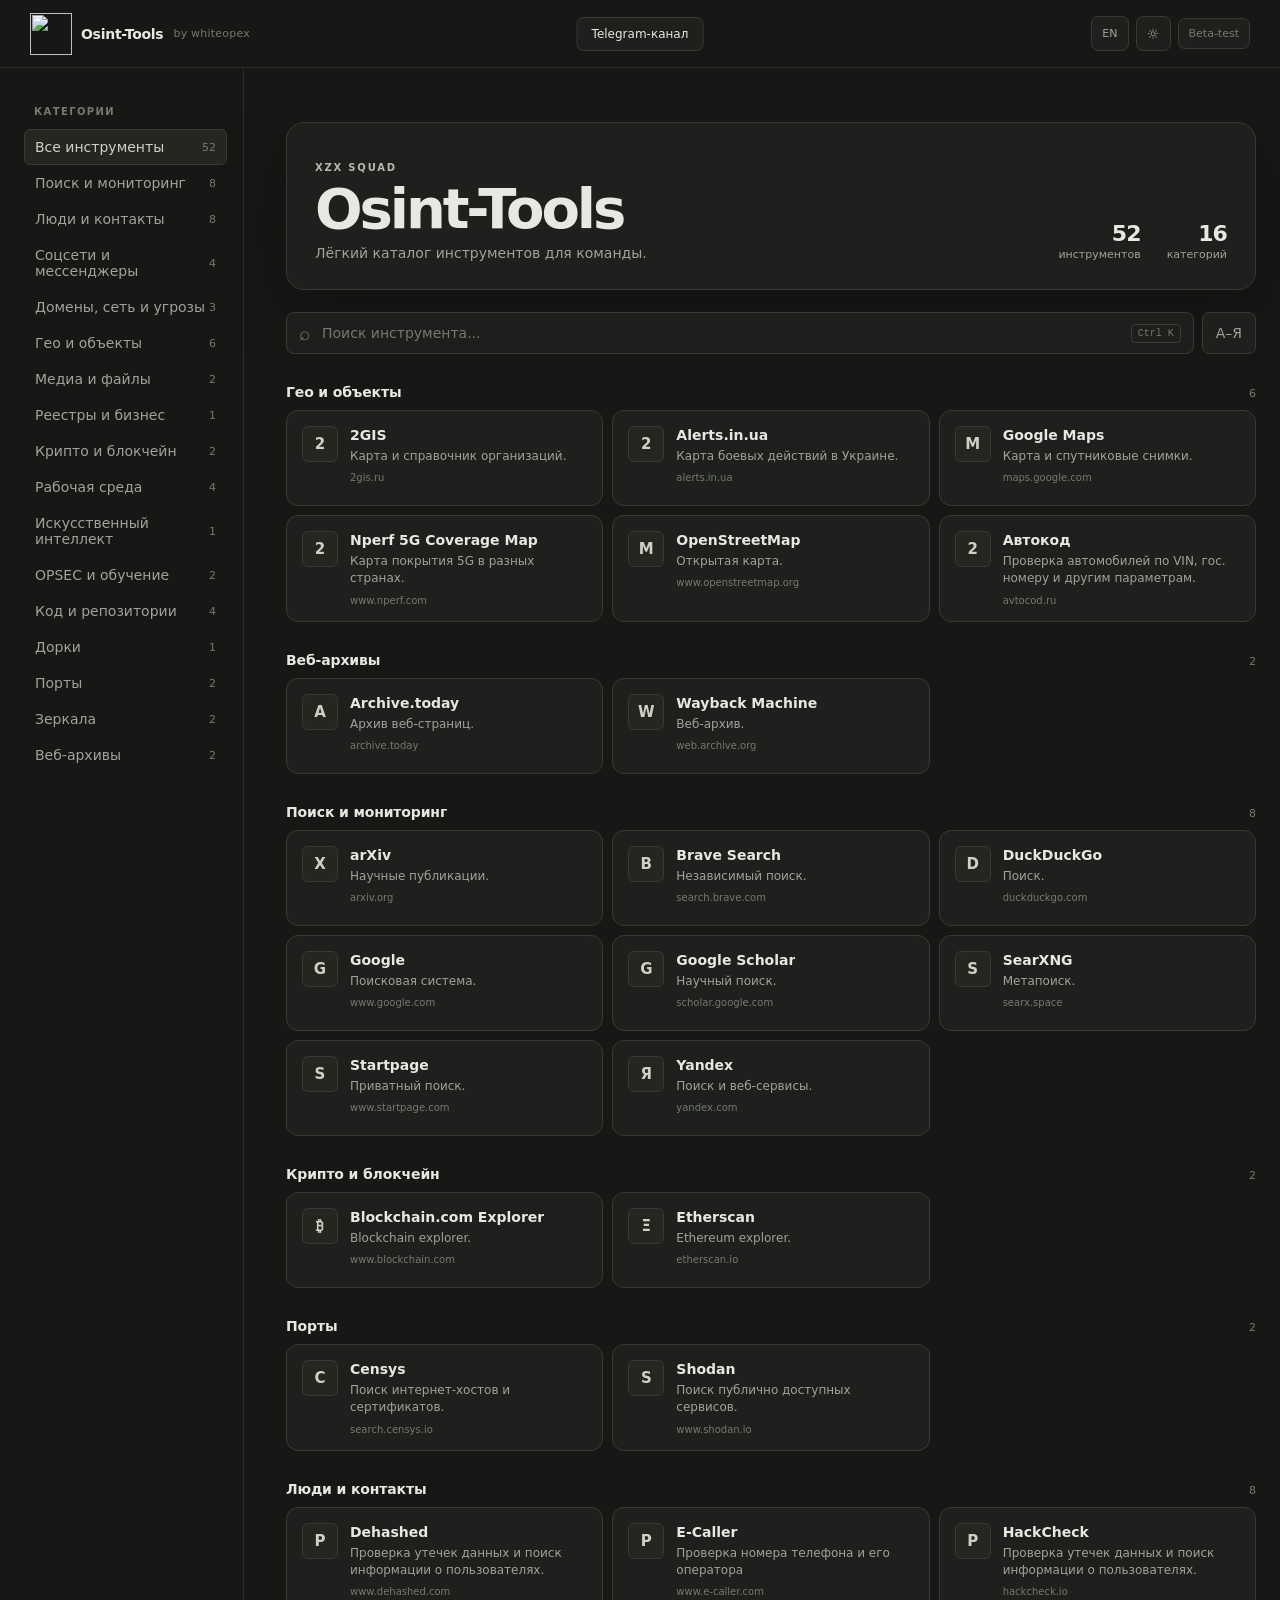
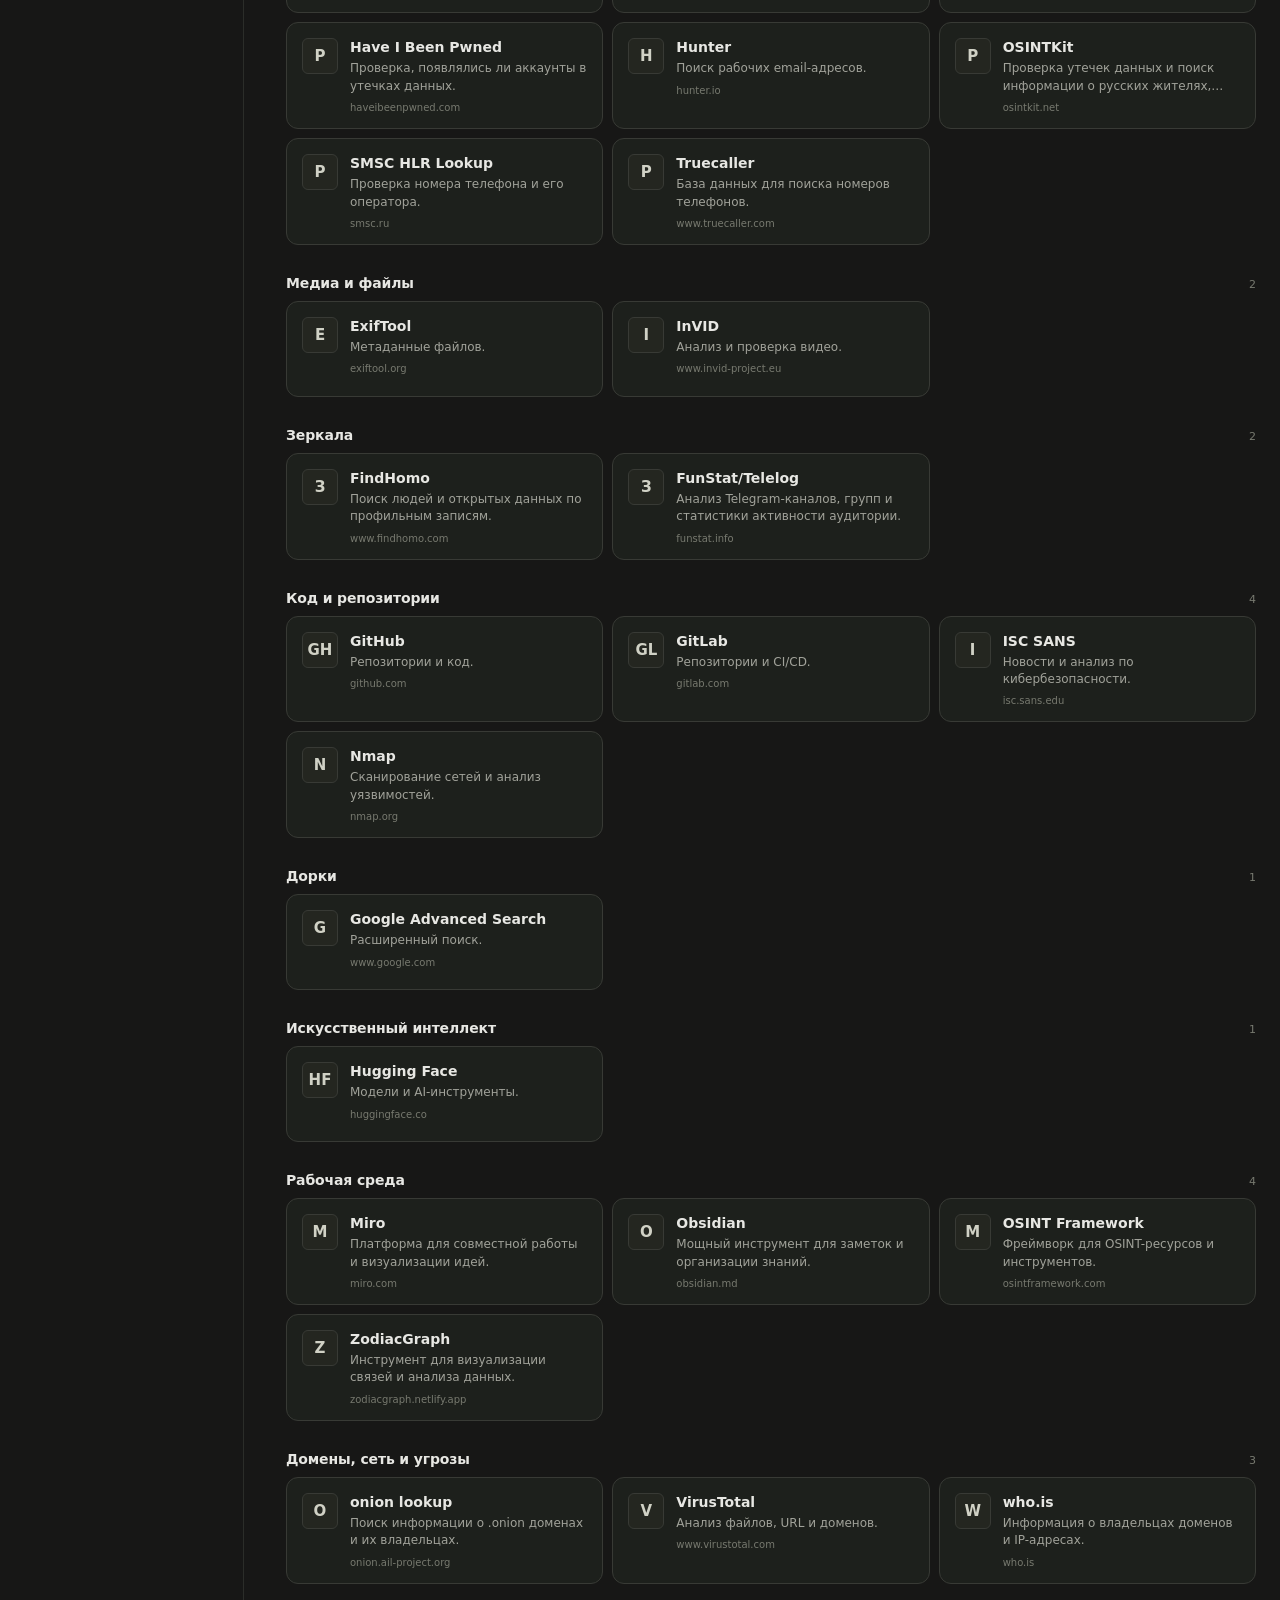
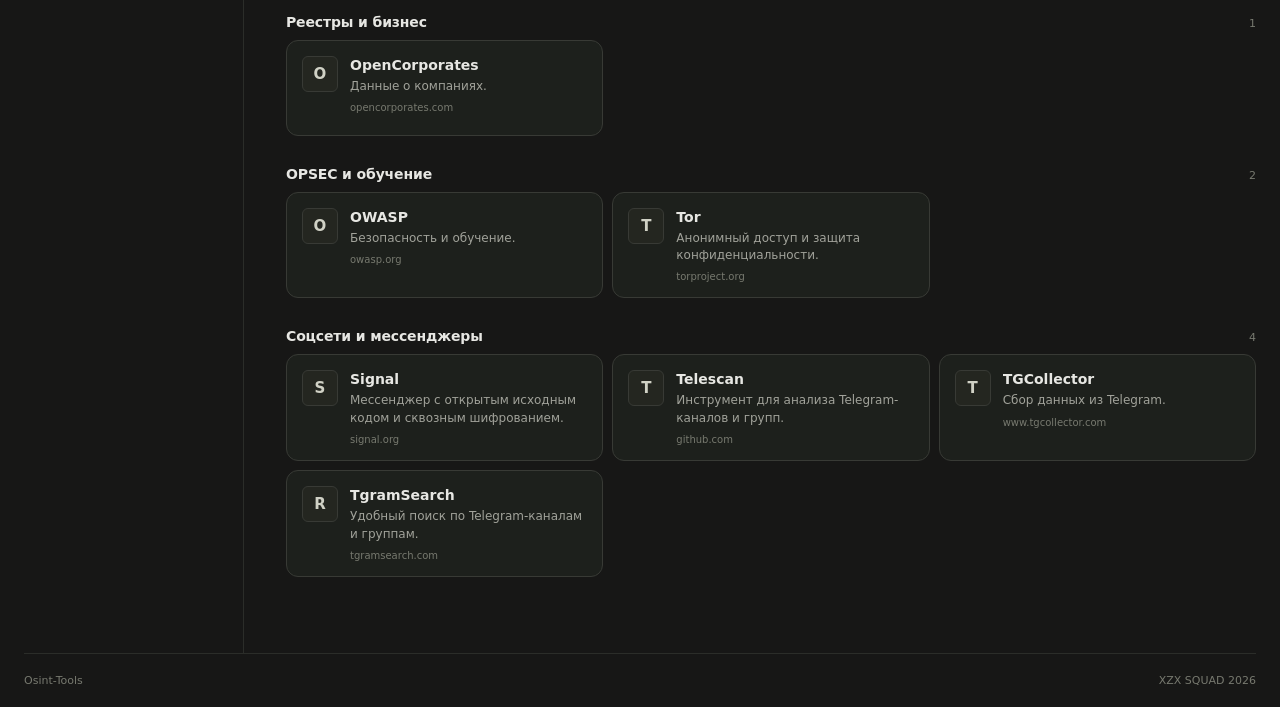
==== commit e3da908e: "update GUI" ====
--- a/index.html
+++ b/index.html
@@ -6,7 +6,7 @@
   <meta id="pageDescription" name="description" content="Сайт Osint-Tools временно закрыт и откроется 1 декабря 2026 года.">
   <title>Osint-Tools — скоро открытие</title>
   <link rel="icon" type="image/png" href="favicon.png?v=2">
-  <link rel="stylesheet" href="style.css?v=11">
+  <link rel="stylesheet" href="style.css?v=19">
 </head>
 <body class="site-closed">
   <main class="maintenance-screen" id="maintenanceScreen" aria-labelledby="maintenanceTitle">
@@ -30,6 +30,74 @@
       <div class="maintenance-status"><span></span> Платформа временно закрыта</div>
     </section>
   </main>
+  <section class="agreement-screen" id="agreementScreen" aria-labelledby="agreementTitle" hidden>
+    <div class="agreement-panel" role="dialog" aria-modal="true" aria-describedby="agreementHint">
+      <h1 id="agreementTitle">Пользовательское соглашение</h1>
+      <p class="agreement-hint" id="agreementHint">Прочитайте соглашение и подтвердите ознакомление, чтобы продолжить.</p>
+      <!-- Вставьте текст соглашения вместо текста внутри блока agreement-copy. -->
+      <div class="agreement-copy" tabindex="0" aria-label="Текст пользовательского соглашения">ПОЛЬЗОВАТЕЛЬСКОЕ СОГЛАШЕНИЕ (TERMS OF USE)
+Дата последнего обновления: 26 октября 2026 года
+
+Настоящее Пользовательское соглашение регулирует порядок использования веб-сайта OSINT-TOOLS, представляющего собой информационный каталог и набор инструментов для исследования по открытым источникам (OSINT).
+
+Заходя на Сайт или используя представленные на нем инструменты, Пользователь подтверждает свое полное и безоговорочное согласие с условиями настоящего Соглашения.
+
+1. НАЗНАЧЕНИЕ САЙТА И ХАРАКТЕР ИНСТРУМЕНТОВ
+1.1. Сайт является исключительно информационно-справочным ресурсом. Мы предоставляем Пользователям список ссылок, описаний, скриптов, поисковых шаблонов (dorks) и сторонних сервисов для проведения анализа публичной информации (OSINT).
+
+1.2. Сайт НЕ собирает, НЕ хранит и НЕ обрабатывает персональные данные третьих лиц. Все результаты поисков или обработки данных происходят либо на стороне сторонних сервисов, либо локально в браузере Пользователя.
+
+1.3. Весь контент и инструменты предоставляются на условиях «КАК ЕСТЬ» («AS IS») для образовательных целей, исследований в области cybersecurity, журналистских расследований и легального поиска информации.
+
+2. СТРАНИЦЫ И СЕРВИСЫ ТРЕТЬИХ ЛИЦ
+2.1. Сайт содержит ссылки на сторонние веб-ресурсы, сервисы и программное обеспечение, не принадлежащие и не контролируемые Администрацией.
+
+2.2. Администрация не несет ответственности за:
+
+Доступность, содержание и безопасность сторонних сайтов;
+
+Изменение функционала или условий использования сторонних OSINT-инструментов;
+
+Точность или достоверность информации, получаемой Пользователем с помощью этих внешних ресурсов.
+
+2.3. Переход по любым внешним ссылкам осуществляется Пользователем на свой страх и риск.
+
+3. ПРАВИЛА И ЭТИКА ИСПОЛЬЗОВАНИЯ
+3.1. Пользователь обязуется применять представленные на Сайте инструменты строго в рамках действующего законодательства.
+
+3.2. Категорически запрещено использовать инструменты Сайта для:
+
+Незаконной слежки (сталкинга), вымогательства, шантажа или доксинга;
+
+Получения несанкционированного доступа к компьютерной информации и защищенным системам;
+
+Нарушения прав граждан на неприкосновенность частной жизни и личную тайну;
+
+Любой иной противоправной деятельности.
+
+4. ОГРАНИЧЕНИЕ ОТВЕТСТВЕННОСТИ (DISCLAIMER)
+4.1. Администрация не несет ответственности за то, как именно Пользователь распорядится полученными инструментами, ссылками или результатами поисков.
+
+4.2. Администрация не гарантирует, что инструменты будут работать без ошибок, сбоев или что они соответствуют ожиданиям Пользователя.
+
+4.3. Администрация не отвечает за прямой или косвенный ущерб, включая упущенную выгоду или потерю данных, возникший из-за использования или невозможности использования материалов Сайта.
+
+5. ИНТЕЛЛЕКТУАЛЬНАЯ СОБСТВЕННОСТЬ
+5.1. Дизайн Сайта, подборка материалов, оригинальные описания и интерфейс принадлежат Администрации Проекта.
+
+5.2. Логотипы, названия, торговые марки и скрипты сторонних OSINT-инструментов принадлежат их законным правообладателям.
+
+6. ИЗМЕНЕНИЕ УСЛОВИЙ
+6.1. Администрация оставляет за собой право вносить изменения в настоящее Соглашение в любое время без предварительного уведомления.
+
+6.2. Актуальная версия Соглашения всегда доступна на этой странице.</div>
+      <label class="agreement-confirm">
+        <input id="agreementCheckbox" type="checkbox" autocomplete="off">
+        <span>Я прочитал(а) и принимаю пользовательское соглашение</span>
+      </label>
+      <button class="agreement-accept" id="agreementAccept" type="button" disabled>Продолжить</button>
+    </div>
+  </section>
   <div id="siteContent" class="site-content" hidden inert aria-hidden="true">
     <div class="loading-screen" id="loadingScreen" role="status" aria-live="polite" aria-label="Loading site">
       <div class="loading-panel">
@@ -108,6 +176,6 @@
   </footer>
   </div>
 
-  <script src="script.js?v=9"></script>
+  <script src="script.js?v=10"></script>
 </body>
 </html>
--- a/style.css
+++ b/style.css
@@ -1,16 +1,16 @@
 :root {
   color-scheme: dark;
-  --bg: #171916;
+  --bg: #171716;
   --bg-soft: #1c1f1b;
-  --panel: #22251f;
-  --panel-hover: #292d26;
-  --line: #363b32;
-  --line-soft: #2b2f29;
-  --text: #e7e9e1;
-  --muted: #a1a69a;
-  --muted-2: #777d72;
-  --accent: #bdc8aa;
-  --accent-strong: #d4dfc1;
+  --panel: #1d201c;
+  --panel-hover: #242620;
+  --line: #383a35;
+  --line-soft: #2b2d29;
+  --text: #e7e7e3;
+  --muted: #a1a29a;
+  --muted-2: #77796f;
+  --accent: #b8b9ad;
+  --accent-strong: #d0d1c5;
   --shadow: 0 24px 72px rgba(0, 0, 0, .24);
 }
 
@@ -27,9 +27,7 @@
   min-height: 100vh;
   margin: 0;
   color: var(--text);
-  background:
-    radial-gradient(ellipse at 50% -20%, rgba(173, 187, 150, .07), transparent 48%),
-    var(--bg);
+  background: var(--bg);
   font-family: Inter, ui-sans-serif, system-ui, -apple-system, BlinkMacSystemFont, "Segoe UI", sans-serif;
   font-size: 14px;
   -webkit-font-smoothing: antialiased;
@@ -73,9 +71,93 @@
   place-items: center;
   overflow: auto;
   padding: 28px;
-  background:
-    radial-gradient(ellipse at 50% 38%, rgba(160, 174, 136, .095), transparent 42%),
-    #171916;
+  background: var(--bg);
+}
+
+.agreement-screen[hidden] {
+  display: none;
+}
+
+.agreement-screen {
+  position: fixed;
+  z-index: 1000;
+  inset: 0;
+  display: grid;
+  place-items: center;
+  overflow: auto;
+  padding: 24px;
+  background: var(--bg);
+}
+
+.agreement-panel {
+  width: min(100%, 680px);
+  padding: 28px;
+  border: 1px solid var(--line);
+  border-radius: 14px;
+  background: var(--panel);
+  box-shadow: var(--shadow);
+}
+
+.agreement-panel h1 {
+  margin: 0;
+  font-size: clamp(22px, 4vw, 30px);
+  letter-spacing: -.04em;
+}
+
+.agreement-hint {
+  margin: 10px 0 18px;
+  color: var(--muted);
+  line-height: 1.5;
+}
+
+.agreement-copy {
+  max-height: min(45vh, 380px);
+  overflow: auto;
+  padding: 16px;
+  border: 1px solid var(--line);
+  border-radius: 8px;
+  color: var(--text);
+  background: var(--bg-soft);
+  line-height: 1.65;
+  white-space: pre-wrap;
+}
+
+.agreement-confirm {
+  display: flex;
+  align-items: flex-start;
+  gap: 10px;
+  margin-top: 18px;
+  color: var(--muted);
+  line-height: 1.45;
+  cursor: pointer;
+}
+
+.agreement-confirm input {
+  flex: 0 0 auto;
+  margin: 2px 0 0;
+  accent-color: var(--accent);
+}
+
+.agreement-accept {
+  width: 100%;
+  min-height: 42px;
+  margin-top: 18px;
+  border: 1px solid var(--line);
+  border-radius: 8px;
+  color: var(--text);
+  background: var(--panel-hover);
+  font-weight: 650;
+  cursor: pointer;
+  transition: border-color .16s, background .16s, opacity .16s;
+}
+
+.agreement-accept:not(:disabled):hover {
+  border-color: var(--accent);
+}
+
+.agreement-accept:disabled {
+  opacity: .48;
+  cursor: not-allowed;
 }
 
 .maintenance-card {
@@ -83,9 +165,9 @@
   width: min(100%, 620px);
   padding: 32px;
   overflow: hidden;
-  border: 1px solid #383d34;
+  border: 1px solid var(--line);
   border-radius: 18px;
-  background: #1d201c;
+  background: var(--panel);
   box-shadow: var(--shadow);
   text-align: left;
 }
@@ -96,9 +178,9 @@
   right: -92px;
   width: 280px;
   height: 280px;
-  border: 1px solid rgba(189, 200, 170, .07);
+  border: 1px solid rgba(208, 209, 197, .06);
   border-radius: 50%;
-  box-shadow: 0 0 0 28px rgba(189, 200, 170, .025), 0 0 0 58px rgba(189, 200, 170, .018);
+  box-shadow: 0 0 0 28px rgba(208, 209, 197, .018), 0 0 0 58px rgba(208, 209, 197, .012);
   content: "";
   pointer-events: none;
 }
@@ -114,7 +196,7 @@
 .maintenance-brand {
   gap: 10px;
   margin-bottom: 30px;
-  color: #d9ddd2;
+  color: var(--text);
   font-size: 13px;
   font-weight: 650;
   letter-spacing: -.015em;
@@ -137,10 +219,10 @@
   align-items: center;
   min-height: 28px;
   padding: 0 10px;
-  border: 1px solid #3d4437;
+  border: 1px solid var(--line);
   border-radius: 6px;
   color: var(--accent);
-  background: #252a22;
+  background: var(--panel-hover);
   font-size: 10px;
   font-weight: 700;
   letter-spacing: .13em;
@@ -156,7 +238,7 @@
   width: 5px;
   height: 5px;
   border-radius: 50%;
-  background: #a8b493;
+  background: var(--accent);
   animation: maintenance-pulse 1.6s ease-in-out infinite;
 }
 
@@ -172,7 +254,7 @@
   position: relative;
   z-index: 1;
   margin: 0;
-  color: #eff0e9;
+  color: var(--text);
   font-size: clamp(30px, 5vw, 43px);
   line-height: 1.08;
   letter-spacing: -.055em;
@@ -249,9 +331,7 @@
   display: grid;
   place-items: center;
   padding: 24px;
-  background: rgba(23, 25, 22, .96);
-  backdrop-filter: blur(12px);
-  -webkit-backdrop-filter: blur(12px);
+  background: var(--bg);
   opacity: 1;
   visibility: visible;
   transition: opacity .28s ease, visibility .28s ease;
@@ -329,9 +409,7 @@
   justify-content: space-between;
   padding: 0 30px;
   border-bottom: 1px solid var(--line-soft);
-  background: rgba(23, 25, 22, .94);
-  backdrop-filter: blur(14px);
-  -webkit-backdrop-filter: blur(14px);
+  background: var(--bg);
 }
 
 .brand-wrap {
@@ -413,7 +491,7 @@
 .icon-btn:hover,
 .lang-btn:hover,
 .sort-btn:hover {
-  border-color: #58604e;
+  border-color: #55574f;
   color: var(--text);
   background: var(--panel-hover);
 }
@@ -462,9 +540,9 @@
 }
 
 .category.active {
-  border-color: #343a2f;
+  border-color: var(--line);
   color: var(--accent-strong);
-  background: #242820;
+  background: var(--panel-hover);
 }
 
 .count {
@@ -483,8 +561,11 @@
   align-items: flex-end;
   justify-content: space-between;
   gap: 25px;
-  padding-bottom: 28px;
-  border-bottom: 1px solid var(--line-soft);
+  padding: 26px 28px 28px;
+  border: 1px solid var(--line);
+  border-radius: 18px;
+  background: var(--panel);
+  box-shadow: var(--shadow);
 }
 
 .eyebrow {
@@ -545,14 +626,14 @@
   gap: 10px;
   padding: 0 12px;
   border: 1px solid var(--line);
-  border-radius: 7px;
+  border-radius: 8px;
   background: var(--bg-soft);
   transition: border-color .16s, background .16s;
 }
 
 .search:focus-within {
-  border-color: #667157;
-  background: var(--panel);
+  border-color: #55574f;
+  background: var(--panel-hover);
 }
 
 .search > span {
@@ -623,15 +704,15 @@
   gap: 12px;
   padding: 15px;
   border: 1px solid var(--line);
-  border-radius: 8px;
-  background: #1d201c;
+  border-radius: 12px;
+  background: var(--panel);
   transition: border-color .16s, transform .16s, background .16s;
 }
 
 .tool:hover {
-  transform: translateY(-2px);
-  border-color: #525b47;
-  background: #242820;
+  transform: translateY(-1px);
+  border-color: #55574f;
+  background: var(--panel-hover);
 }
 
 .tool-icon {
@@ -640,10 +721,10 @@
   height: 36px;
   flex: 0 0 36px;
   place-items: center;
-  border: 1px solid #3b4135;
-  border-radius: 7px;
+  border: 1px solid var(--line);
+  border-radius: 6px;
   color: var(--accent-strong);
-  background: #272b23;
+  background: var(--panel-hover);
   font-size: 15px;
   font-weight: 650;
 }
@@ -718,7 +799,7 @@
 
 .telegram-link:hover,
 .telegram-link:focus-visible {
-  border-color: #58604e;
+  border-color: #55574f;
   background: var(--panel-hover);
 }
 
@@ -735,30 +816,26 @@
 
 body.light {
   color-scheme: light;
-  --bg: #efefe9;
-  --bg-soft: #f5f5f0;
-  --panel: #f5f5f0;
-  --panel-hover: #e9ebe2;
-  --line: #d5d8cd;
-  --line-soft: #dfe1d8;
-  --text: #242720;
-  --muted: #64695e;
-  --muted-2: #858a7f;
-  --accent: #687653;
-  --accent-strong: #53613f;
-  --shadow: 0 24px 72px rgba(46, 50, 39, .11);
+  --bg: #efefed;
+  --bg-soft: #f7f7f5;
+  --panel: #f7f7f5;
+  --panel-hover: #e9e9e5;
+  --line: #d5d5d0;
+  --line-soft: #e1e1dc;
+  --text: #242421;
+  --muted: #64645e;
+  --muted-2: #85857d;
+  --accent: #696a62;
+  --accent-strong: #53544e;
+  --shadow: 0 24px 72px rgba(42, 42, 38, .11);
 }
 
 body.light {
-  background:
-    radial-gradient(ellipse at 50% -20%, rgba(129, 145, 102, .08), transparent 48%),
-    var(--bg);
+  background: var(--bg);
 }
 
 body.light .maintenance-screen {
-  background:
-    radial-gradient(ellipse at 50% 38%, rgba(129, 145, 102, .12), transparent 42%),
-    #efefe9;
+  background: var(--bg);
 }
 
 body.light .maintenance-card,
@@ -776,12 +853,15 @@
   color: var(--text);
 }
 
+body.light .maintenance-brand img {
+  filter: invert(1);
+}
+
 body.light .maintenance-badge,
 body.light .maintenance-status,
-body.light .category.active,
 body.light .tool-icon {
-  border-color: #d5d9ca;
-  background: #eaecdf;
+  border-color: var(--line);
+  background: #e9e9e5;
 }
 
 body.light .maintenance-date {
@@ -789,15 +869,31 @@
 }
 
 body.light .topbar {
-  background: rgba(239, 239, 233, .94);
+  background: var(--bg);
+}
+
+body.light .loading-screen {
+  background: var(--bg);
+}
+
+body.light .loading-panel {
+  background: var(--bg-soft);
+  box-shadow: var(--shadow);
+}
+
+body.light .hero {
+  border-color: var(--line);
+  background: #f5f5f0;
 }
 
 body.light .category.active {
+  border-color: var(--line);
   color: var(--accent-strong);
+  background: #e9e9e5;
 }
 
 body.light .tool:hover {
-  border-color: #b8beaa;
+  border-color: #c1c1ba;
   background: var(--panel-hover);
 }
 
@@ -810,10 +906,6 @@
 body.light .sort-btn,
 body.light .telegram-link {
   background: var(--panel);
-}
-
-body.light .loading-screen {
-  background: rgba(239, 239, 233, .96);
 }
 
 @media (max-width: 900px) {
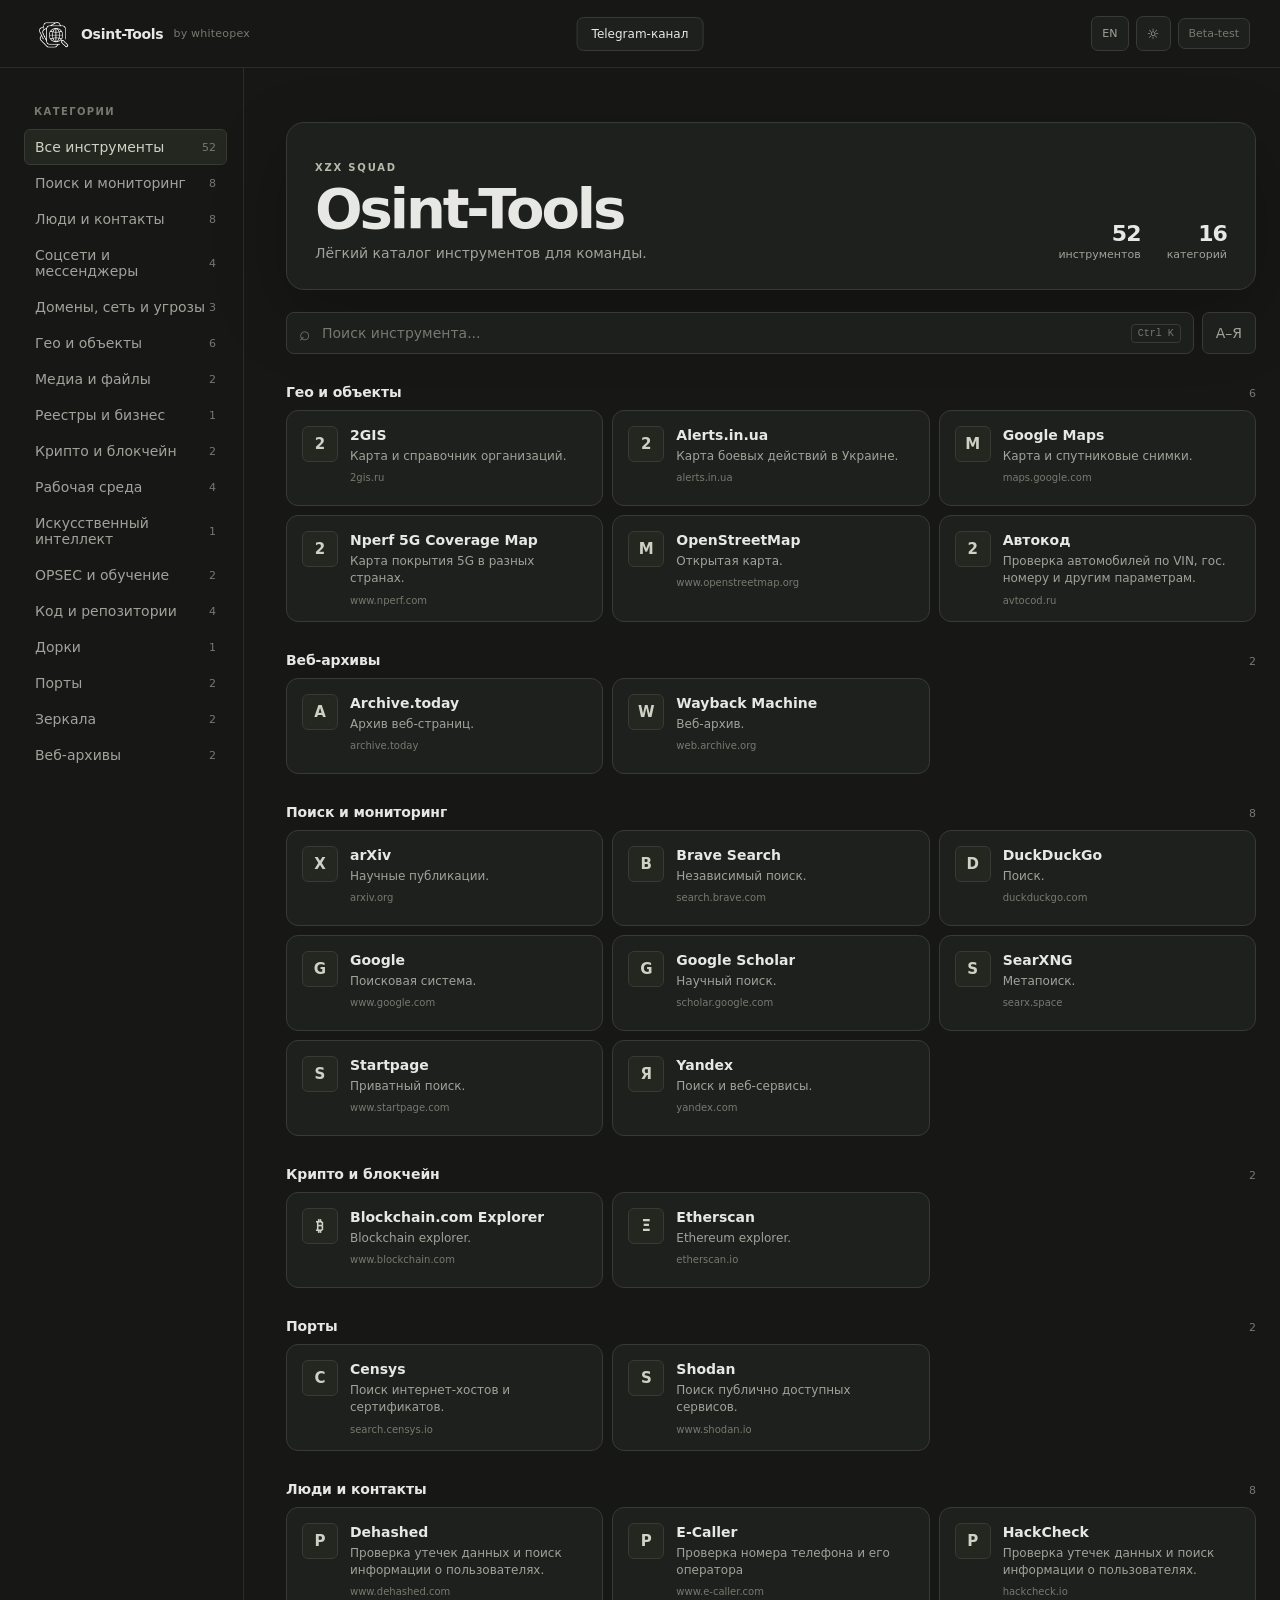
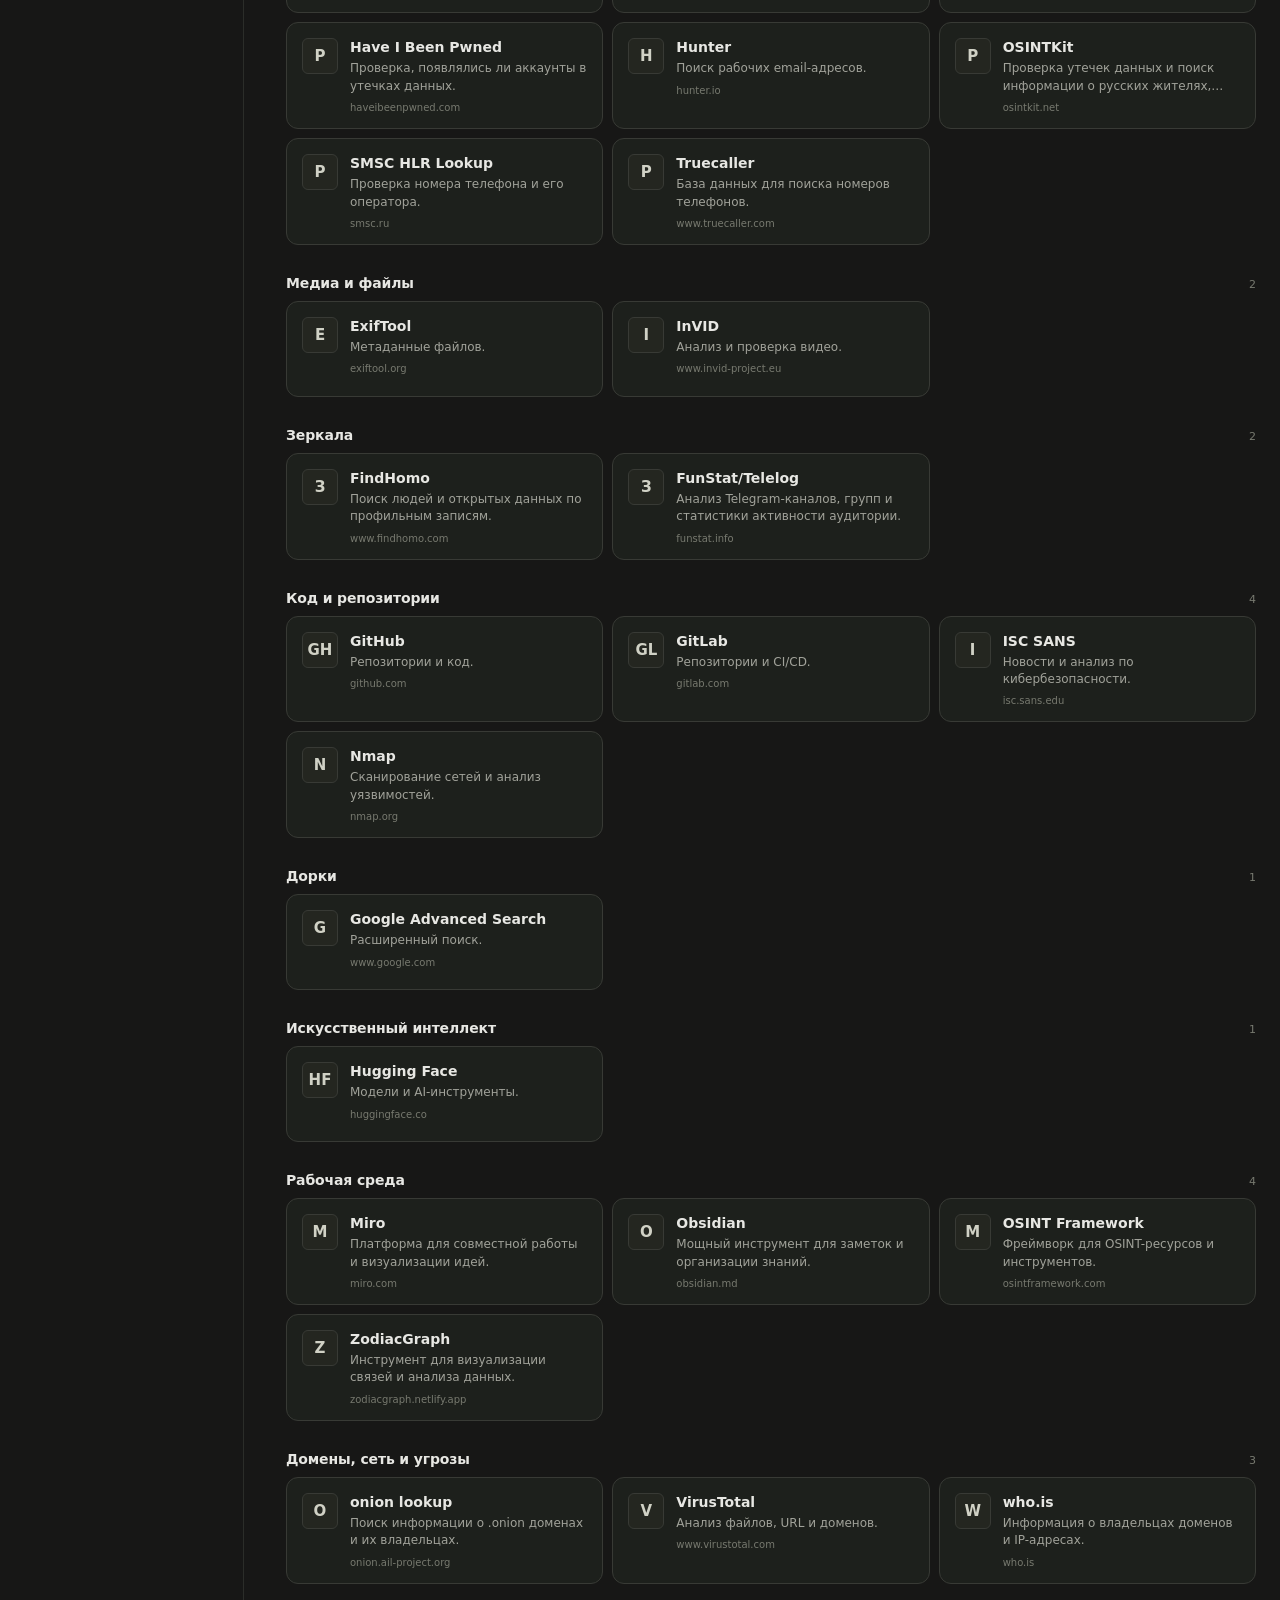
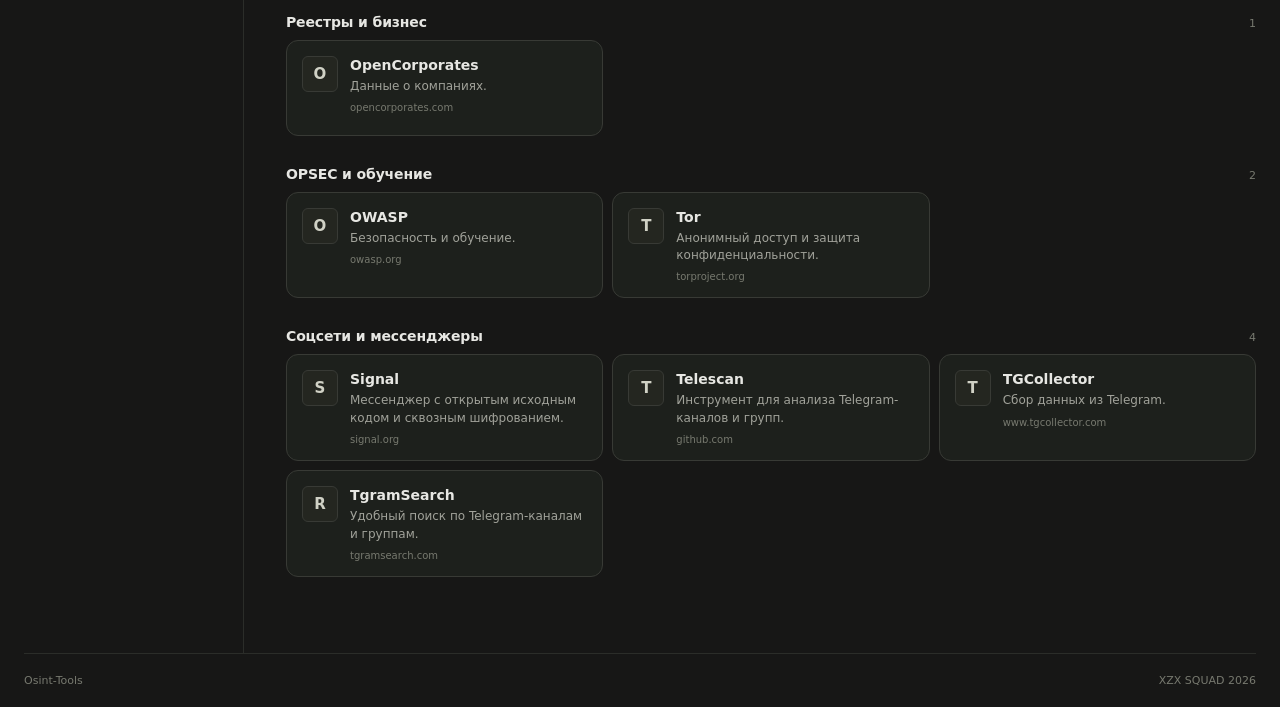
==== commit e2d0edf6: "update New GUI (пасхалко)" ====
--- a/index.html
+++ b/index.html
@@ -6,7 +6,7 @@
   <meta id="pageDescription" name="description" content="Сайт Osint-Tools временно закрыт и откроется 1 декабря 2026 года.">
   <title>Osint-Tools — скоро открытие</title>
   <link rel="icon" type="image/png" href="favicon.png?v=2">
-  <link rel="stylesheet" href="style.css?v=19">
+  <link rel="stylesheet" href="style.css?v=25">
 </head>
 <body class="site-closed">
   <main class="maintenance-screen" id="maintenanceScreen" aria-labelledby="maintenanceTitle">
@@ -14,14 +14,14 @@
       <div class="maintenance-brand">
         <img src="logo.png" alt="">
         <span>Osint-Tools</span>
-      </div>
-      <div class="maintenance-header">
-        <span class="maintenance-badge">SERVICE STATUS</span>
         <div class="maintenance-indicator" aria-hidden="true">
           <span></span>
           <span></span>
           <span></span>
         </div>
+      </div>
+      <div class="maintenance-header">
+        <span class="maintenance-badge">SERVICE STATUS</span>
       </div>
       <h1 id="maintenanceTitle">Сайт временно закрыт</h1>
       <p class="maintenance-kicker">Снова откроется</p>
--- a/style.css
+++ b/style.css
@@ -203,9 +203,32 @@
 }
 
 .maintenance-brand img {
-  width: 34px;
-  height: 34px;
+  width: 42px;
+  height: 42px;
   object-fit: contain;
+}
+
+.maintenance-indicator {
+  display: flex;
+  align-items: center;
+  gap: 5px;
+  margin-left: auto;
+}
+
+.maintenance-indicator span {
+  width: 5px;
+  height: 5px;
+  border-radius: 50%;
+  background: var(--accent);
+  animation: maintenance-pulse 1.6s ease-in-out infinite;
+}
+
+.maintenance-indicator span:nth-child(2) {
+  animation-delay: .18s;
+}
+
+.maintenance-indicator span:nth-child(3) {
+  animation-delay: .36s;
 }
 
 .maintenance-header {
@@ -228,26 +251,9 @@
   letter-spacing: .13em;
 }
 
-.maintenance-indicator {
-  display: flex;
-  align-items: center;
-  gap: 5px;
-}
-
-.maintenance-indicator span {
-  width: 5px;
-  height: 5px;
-  border-radius: 50%;
-  background: var(--accent);
-  animation: maintenance-pulse 1.6s ease-in-out infinite;
-}
-
-.maintenance-indicator span:nth-child(2) {
-  animation-delay: .18s;
-}
-
-.maintenance-indicator span:nth-child(3) {
-  animation-delay: .36s;
+@keyframes maintenance-pulse {
+  0%, 80%, 100% { opacity: .3; transform: scale(.8); }
+  40% { opacity: 1; transform: scale(1); }
 }
 
 .maintenance-card h1 {
@@ -313,11 +319,6 @@
   height: 7px;
   border-radius: 50%;
   background: #a8b493;
-}
-
-@keyframes maintenance-pulse {
-  0%, 80%, 100% { opacity: .3; transform: scale(.8); }
-  40% { opacity: 1; transform: scale(1); }
 }
 
 .site-closed #loadingScreen {
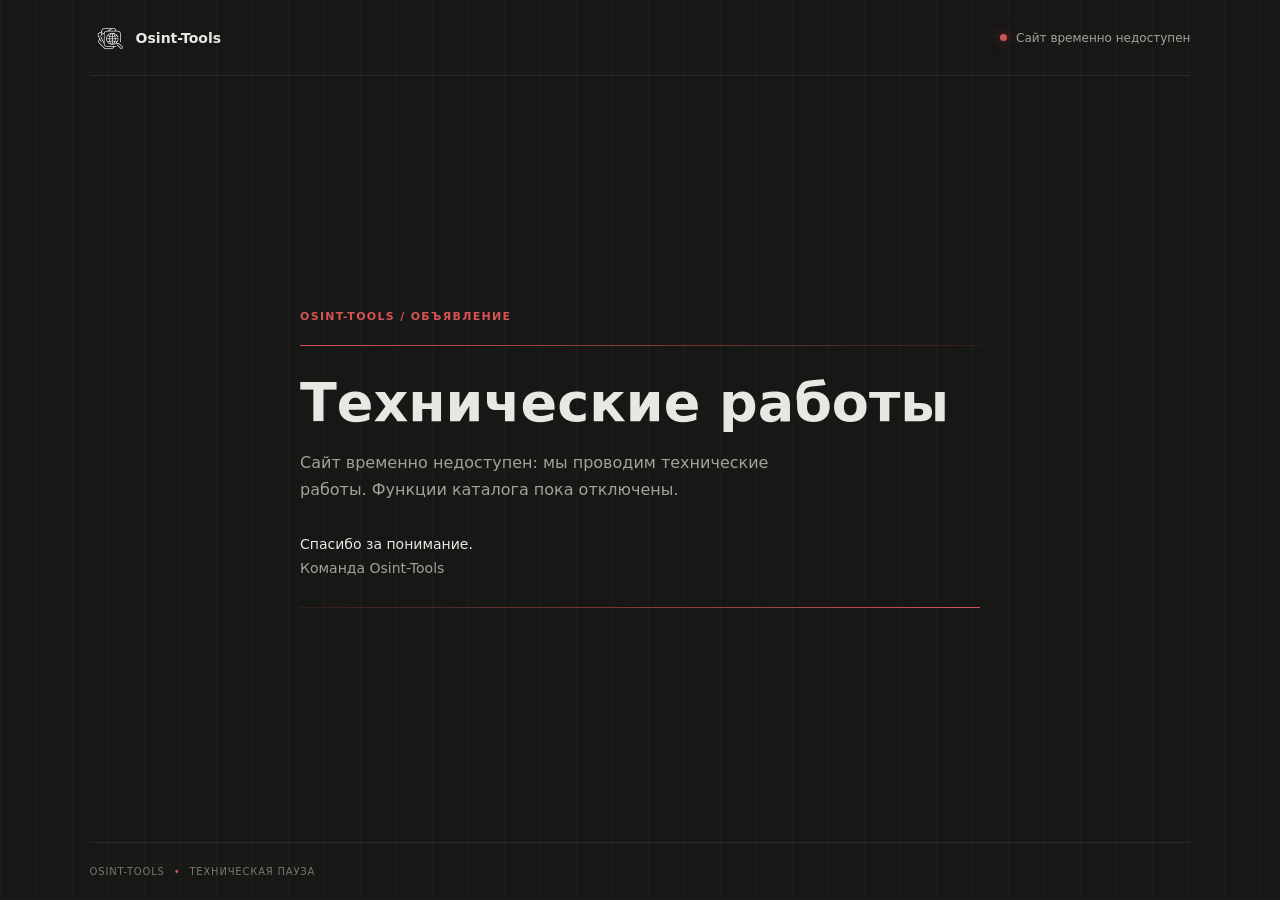
==== commit d13a0889: "Add files via upload" ====
--- a/index.html
+++ b/index.html
@@ -1,35 +1,34 @@
 <!doctype html>
 <html lang="ru">
 <head>
+  <meta http-equiv="refresh" content="0; url=maintenance/index.html">
+  <script>window.location.replace("maintenance/index.html");</script>
   <meta charset="UTF-8">
   <meta name="viewport" content="width=device-width, initial-scale=1.0">
-  <meta id="pageDescription" name="description" content="Сайт Osint-Tools временно закрыт и откроется 1 декабря 2026 года.">
-  <title>Osint-Tools — скоро открытие</title>
-  <link rel="icon" type="image/png" href="favicon.png?v=2">
-  <link rel="stylesheet" href="style.css?v=25">
+  <meta name="description" content="Каталог инструментов OSINT для поиска и анализа открытых источников: веб-поиск, соцсети, домены, карты, медиа и архивы. Поиск по категориям и краткие описания сервисов.">
+  <meta name="robots" content="index, follow">
+  <meta property="og:type" content="website">
+  <meta property="og:site_name" content="OSINT Tools">
+  <meta property="og:title" content="OSINT Tools — каталог инструментов OSINT">
+  <meta property="og:description" content="Каталог инструментов для поиска и анализа открытых источников: веб-поиск, соцсети, домены, карты, медиа и архивы.">
+  <meta property="og:locale" content="ru_RU">
+  <meta name="twitter:card" content="summary">
+  <meta name="twitter:title" content="OSINT Tools — каталог инструментов OSINT">
+  <meta name="twitter:description" content="Каталог инструментов для поиска и анализа открытых источников: веб-поиск, соцсети, домены, карты, медиа и архивы.">
+  <title>OSINT Tools — каталог инструментов OSINT</title>
+  <script type="application/ld+json">
+    {
+      "@context": "https://schema.org",
+      "@type": "WebSite",
+      "name": "OSINT Tools",
+      "description": "Каталог инструментов для поиска и анализа открытых источников.",
+      "inLanguage": "ru"
+    }
+  </script>
+  <link rel="icon" type="image/png" href="favicon.png?v=6">
+  <link rel="stylesheet" href="style.css?v=5">
 </head>
-<body class="site-closed">
-  <main class="maintenance-screen" id="maintenanceScreen" aria-labelledby="maintenanceTitle">
-    <section class="maintenance-card" role="status" aria-describedby="maintenanceMessage">
-      <div class="maintenance-brand">
-        <img src="logo.png" alt="">
-        <span>Osint-Tools</span>
-        <div class="maintenance-indicator" aria-hidden="true">
-          <span></span>
-          <span></span>
-          <span></span>
-        </div>
-      </div>
-      <div class="maintenance-header">
-        <span class="maintenance-badge">SERVICE STATUS</span>
-      </div>
-      <h1 id="maintenanceTitle">Сайт временно закрыт</h1>
-      <p class="maintenance-kicker">Снова откроется</p>
-      <time class="maintenance-date" datetime="2026-12-01">1 декабря 2026 года</time>
-      <p id="maintenanceMessage">Работа сайта возобновится в указанную дату. Спасибо за ваше терпение!</p>
-      <div class="maintenance-status"><span></span> Платформа временно закрыта</div>
-    </section>
-  </main>
+<body class="agreement-required">
   <section class="agreement-screen" id="agreementScreen" aria-labelledby="agreementTitle" hidden>
     <div class="agreement-panel" role="dialog" aria-modal="true" aria-describedby="agreementHint">
       <h1 id="agreementTitle">Пользовательское соглашение</h1>
@@ -98,32 +97,32 @@
       <button class="agreement-accept" id="agreementAccept" type="button" disabled>Продолжить</button>
     </div>
   </section>
-  <div id="siteContent" class="site-content" hidden inert aria-hidden="true">
-    <div class="loading-screen" id="loadingScreen" role="status" aria-live="polite" aria-label="Loading site">
-      <div class="loading-panel">
-        <img class="loading-logo" src="logo.png" alt="">
-        <div class="loading-title">Osint-Tools</div>
-        <div class="loading-caption" data-i18n="loadingTools">Загружаем инструменты...</div>
-        <div class="loading-track" aria-hidden="true"><span></span></div>
-      </div>
-    </div>
+  <div id="siteShell" inert>
+  <div class="loading-screen" id="loadingScreen" role="status" aria-live="polite" aria-label="Загрузка сайта">
+    <div class="loading-panel">
+      <img class="loading-logo" src="logo.png" alt="">
+      <div class="loading-title">Osint-Tools</div>
+      <div class="loading-caption" id="loadingFact" aria-live="polite"></div>
+      <div class="loading-track" aria-hidden="true"><span></span></div>
+    </div>
+  </div>
+
   <header class="topbar">
     <div class="brand-wrap">
       <a class="brand" href="#">
         <img class="brand-mark" src="logo.png" alt="">
         <span class="brand-title">Osint-Tools</span>
       </a>
-      <span class="brand-subtitle">by whiteopex</span>
-    </div>
-
-    <a class="telegram-link" href="https://t.me/osintsiteopex" target="_blank" rel="noopener noreferrer" data-i18n="telegramLink">
-      Telegram-канал
-    </a>
+    </div>
 
     <div class="top-actions">
+      <button class="favorite-nav-btn" id="favoritesToggle" type="button" aria-pressed="false">
+        <span class="favorite-nav-icon" aria-hidden="true">☆</span>
+        <span data-i18n="favorites">Избранное</span>
+        <span class="count" id="favoritesCount">0</span>
+      </button>
       <button class="lang-btn" id="langToggle" type="button" aria-label="English interface">EN</button>
       <button class="icon-btn" id="themeBtn" type="button" title="Переключить тему" aria-label="Переключить тему" aria-pressed="false">☼</button>
-      <span class="admin-link" aria-label="Beta-test">Beta-test</span>
     </div>
   </header>
 
@@ -139,15 +138,25 @@
     <section class="content">
       <div class="hero">
         <div>
-          <div class="eyebrow">XZX SQUAD</div>
           <h1>Osint-Tools</h1>
-          <p data-i18n="heroText">Лёгкий каталог инструментов для команды.</p>
+          <p data-i18n="heroText">Каталог инструментов для OSINT</p>
         </div>
 
         <div class="stats">
           <div><strong id="toolCount">0</strong><span data-i18n="toolsText">инструментов</span></div>
           <div><strong id="categoryCount">0</strong><span data-i18n="categoriesText">категорий</span></div>
         </div>
+      </div>
+
+      <div class="view-switch" role="group" aria-label="Вид каталога">
+        <button class="view-switch-btn active" id="cardsViewBtn" type="button" aria-pressed="true">
+          <span class="view-mode-icon view-mode-cards" aria-hidden="true">▦</span>
+          <span data-i18n="viewCards">Карточки</span>
+        </button>
+        <button class="view-switch-btn" id="foldersViewBtn" type="button" aria-pressed="false">
+          <span class="view-mode-icon view-mode-folder" aria-hidden="true"></span>
+          <span data-i18n="viewFolders">Папки</span>
+        </button>
       </div>
 
       <div class="toolbar">
@@ -159,9 +168,18 @@
         <button class="sort-btn" id="sortBtn" type="button">A–Я</button>
       </div>
 
+      <section class="recent-tools" id="recentSection" aria-labelledby="recentHeading" hidden>
+        <div class="recent-heading">
+          <h2 id="recentHeading" data-i18n="recentlyOpened">Недавно открытые</h2>
+          <button class="recent-clear" id="clearRecent" type="button" data-i18n="clearRecent">Очистить</button>
+        </div>
+        <div class="tools" id="recentTools"></div>
+      </section>
+
       <div id="catalog"></div>
-
-      <div class="empty hidden" id="empty">
+        <div class="catalog-loading hidden" id="catalogLoading" role="status" aria-live="polite"></div>
+
+        <div class="empty hidden" id="empty">
         <div class="empty-icon">⌕</div>
         <h3 data-i18n="emptyTitle">Ничего не найдено</h3>
         <p data-i18n="emptyText">Попробуй изменить запрос или выбрать другую категорию.</p>
@@ -172,10 +190,134 @@
 
   <footer>
     <span>Osint-Tools</span>
-    <span>XZX SQUAD 2026</span>
+    <a class="agreement-link" href="#agreement">Пользовательское соглашение</a>
+    <span>Beta-test</span>
   </footer>
+
+  <div class="easter-egg-toast" id="easterEggToast" role="status" aria-live="polite" hidden>
+    <span class="easter-egg-mark" aria-hidden="true">✦</span>
+    <div>
+      <strong id="easterEggTitle"></strong>
+      <p id="easterEggMessage"></p>
+      <button class="easter-egg-close" id="easterEggClose" type="button"></button>
+    </div>
   </div>
-
-  <script src="script.js?v=10"></script>
+  </div>
+
+  <section class="notice-screen" id="noticeScreen" aria-labelledby="noticeTitle" aria-describedby="noticeMessage" hidden>
+    <div class="notice-panel" role="dialog" aria-modal="true">
+      <h2 id="noticeTitle">Важно!</h2>
+      <p class="notice-message" id="noticeMessage">Временно разработка сайта прекращена, за этот год скорее всего это последнее обновление.
+        Возможно, что в будущем сайт будет закрыт или изменен. Пожалуйста, используйте его с осторожностью и на свой страх и риск. С уважением, команда Osint-Tools.
+      </p>
+      <button class="notice-close" id="noticeClose" type="button">Понятно</button>
+    </div>
+  </section>
+
+  <div class="osint-game-screen" id="osintGameScreen" hidden>
+    <section class="osint-game-panel" role="dialog" aria-modal="true" aria-labelledby="osintGameTitle">
+      <div class="game-topline">
+        <div>
+          <p class="game-eyebrow" id="osintGameEyebrow">OSINT / FIELD TEST</p>
+          <h2 id="osintGameTitle">Следы в открытых источниках</h2>
+        </div>
+        <button class="game-close" id="osintGameClose" type="button" aria-label="Закрыть игру">×</button>
+      </div>
+      <div class="game-meta">
+        <span id="osintGameRound">ДОСЬЕ 01 / 08</span>
+        <span id="osintGameScore">Очки 0</span>
+      </div>
+      <div class="game-progress" aria-hidden="true"><span id="osintGameProgress"></span></div>
+      <p class="game-question" id="osintGameQuestion"></p>
+      <div class="game-choices" id="osintGameChoices"></div>
+      <div class="game-feedback" id="osintGameFeedback" role="status" aria-live="polite" hidden></div>
+      <div class="game-footer">
+        <button class="game-next" id="osintGameNext" type="button" hidden>Дальше</button>
+      </div>
+    </section>
+  </div>
+
+  <script src="script.js?v=24"></script>
+  <script>
+    const agreementScreen = document.getElementById("agreementScreen");
+    const agreementCheckbox = document.getElementById("agreementCheckbox");
+    const agreementAccept = document.getElementById("agreementAccept");
+    const siteShell = document.getElementById("siteShell");
+    const noticeScreen = document.getElementById("noticeScreen");
+    const noticeClose = document.getElementById("noticeClose");
+    const agreementVersion = "2026-10-26";
+    const agreementStorageKey = "osint-agreement-version";
+
+    const hasAcceptedAgreement = () => {
+      try {
+        return localStorage.getItem(agreementStorageKey) === agreementVersion;
+      } catch {
+        return false;
+      }
+    };
+
+    const closeAgreementScreen = () => {
+      agreementScreen.hidden = true;
+      siteShell.inert = false;
+      siteShell.removeAttribute("aria-hidden");
+      document.body.classList.remove("agreement-required");
+      noticeScreen.hidden = false;
+      document.body.classList.add("notice-open");
+      noticeClose.focus();
+    };
+
+    const closeNoticeScreen = () => {
+      noticeScreen.hidden = true;
+      document.body.classList.remove("notice-open");
+    };
+
+    noticeClose.addEventListener("click", closeNoticeScreen);
+    noticeScreen.addEventListener("click", event => {
+      if (event.target === noticeScreen) closeNoticeScreen();
+    });
+    document.addEventListener("keydown", event => {
+      if (event.key === "Escape" && !noticeScreen.hidden) closeNoticeScreen();
+    });
+
+    const resetAgreementConfirmation = () => {
+      agreementCheckbox.checked = false;
+      agreementAccept.disabled = true;
+    };
+
+    window.showAgreementScreen = (force = false) => {
+      if (!force && hasAcceptedAgreement()) {
+        closeAgreementScreen();
+        return;
+      }
+
+      agreementCheckbox.checked = false;
+      agreementAccept.disabled = true;
+      siteShell.inert = true;
+      siteShell.setAttribute("aria-hidden", "true");
+      document.body.classList.add("agreement-required");
+      agreementScreen.hidden = false;
+      agreementCheckbox.focus();
+    };
+
+    resetAgreementConfirmation();
+    window.addEventListener("pageshow", resetAgreementConfirmation);
+
+    document.querySelector(".agreement-link").addEventListener("click", event => {
+      event.preventDefault();
+      window.showAgreementScreen(true);
+    });
+
+    agreementCheckbox.addEventListener("change", () => {
+      agreementAccept.disabled = !agreementCheckbox.checked;
+    });
+
+    agreementAccept.addEventListener("click", () => {
+      if (!agreementCheckbox.checked) return;
+      try {
+        localStorage.setItem(agreementStorageKey, agreementVersion);
+      } catch {}
+      closeAgreementScreen();
+    });
+  </script>
 </body>
 </html>
--- a/style.css
+++ b/style.css
@@ -20,14 +20,13 @@
 
 html {
   scroll-behavior: smooth;
-  scrollbar-color: var(--line) var(--bg);
 }
 
 body {
+  margin: 0;
   min-height: 100vh;
-  margin: 0;
-  color: var(--text);
   background: var(--bg);
+  color: var(--text);
   font-family: Inter, ui-sans-serif, system-ui, -apple-system, BlinkMacSystemFont, "Segoe UI", sans-serif;
   font-size: 14px;
   -webkit-font-smoothing: antialiased;
@@ -38,40 +37,36 @@
   font: inherit;
 }
 
+button {
+  color: inherit;
+}
+
 button,
 a {
   -webkit-tap-highlight-color: transparent;
 }
 
+button:focus-visible,
+a:focus-visible {
+  outline: 2px solid var(--accent);
+  outline-offset: 3px;
+}
+
 a {
   color: inherit;
   text-decoration: none;
 }
 
-button:focus-visible,
-a:focus-visible,
-input:focus-visible {
-  outline: 2px solid var(--accent);
-  outline-offset: 3px;
-}
-
-.site-closed {
+body.agreement-required {
   overflow: hidden;
 }
 
-.maintenance-screen[hidden] {
-  display: none;
-}
-
-.maintenance-screen {
-  position: fixed;
-  z-index: 1000;
-  inset: 0;
-  display: grid;
-  place-items: center;
-  overflow: auto;
-  padding: 28px;
-  background: var(--bg);
+body.notice-open {
+  overflow: hidden;
+}
+
+body.game-open {
+  overflow: hidden;
 }
 
 .agreement-screen[hidden] {
@@ -160,175 +155,71 @@
   cursor: not-allowed;
 }
 
-.maintenance-card {
-  position: relative;
-  width: min(100%, 620px);
-  padding: 32px;
-  overflow: hidden;
-  border: 1px solid var(--line);
-  border-radius: 18px;
+.notice-screen[hidden] {
+  display: none;
+}
+
+.notice-screen {
+  position: fixed;
+  z-index: 1001;
+  inset: 0;
+  display: grid;
+  place-items: center;
+  overflow: auto;
+  padding: 24px;
+  background: rgba(0, 0, 0, .62);
+  -webkit-backdrop-filter: blur(7px);
+  backdrop-filter: blur(7px);
+}
+
+.notice-panel {
+  width: min(520px, 100%);
+  max-height: calc(100vh - 48px);
+  max-height: calc(100dvh - 48px);
+  overflow-y: auto;
+  padding: 26px;
+  border: 1px solid #d65353;
+  border-radius: 10px;
   background: var(--panel);
   box-shadow: var(--shadow);
-  text-align: left;
-}
-
-.maintenance-card::before {
-  position: absolute;
-  top: -112px;
-  right: -92px;
-  width: 280px;
-  height: 280px;
-  border: 1px solid rgba(208, 209, 197, .06);
-  border-radius: 50%;
-  box-shadow: 0 0 0 28px rgba(208, 209, 197, .018), 0 0 0 58px rgba(208, 209, 197, .012);
-  content: "";
-  pointer-events: none;
-}
-
-.maintenance-brand,
-.maintenance-header {
-  position: relative;
-  z-index: 1;
-  display: flex;
-  align-items: center;
-}
-
-.maintenance-brand {
-  gap: 10px;
-  margin-bottom: 30px;
-  color: var(--text);
-  font-size: 13px;
-  font-weight: 650;
-  letter-spacing: -.015em;
-}
-
-.maintenance-brand img {
-  width: 42px;
-  height: 42px;
-  object-fit: contain;
-}
-
-.maintenance-indicator {
-  display: flex;
-  align-items: center;
-  gap: 5px;
-  margin-left: auto;
-}
-
-.maintenance-indicator span {
-  width: 5px;
-  height: 5px;
-  border-radius: 50%;
-  background: var(--accent);
-  animation: maintenance-pulse 1.6s ease-in-out infinite;
-}
-
-.maintenance-indicator span:nth-child(2) {
-  animation-delay: .18s;
-}
-
-.maintenance-indicator span:nth-child(3) {
-  animation-delay: .36s;
-}
-
-.maintenance-header {
-  justify-content: space-between;
-  gap: 12px;
-  margin-bottom: 24px;
-}
-
-.maintenance-badge {
-  display: inline-flex;
-  align-items: center;
-  min-height: 28px;
-  padding: 0 10px;
-  border: 1px solid var(--line);
+}
+
+.notice-panel h2 {
+  margin: 0;
+  color: #ef7777;
+  font-size: 19px;
+  text-align: center;
+}
+
+.notice-message {
+  margin: 12px 0 0;
+  color: var(--text);
+  font-size: 14px;
+  line-height: 1.6;
+  text-align: center;
+}
+
+.notice-close {
+  display: block;
+  min-width: 104px;
+  min-height: 40px;
+  margin: 20px auto 0;
+  padding: 8px 14px;
+  border: 1px solid #d65353;
   border-radius: 6px;
-  color: var(--accent);
-  background: var(--panel-hover);
-  font-size: 10px;
-  font-weight: 700;
-  letter-spacing: .13em;
-}
-
-@keyframes maintenance-pulse {
-  0%, 80%, 100% { opacity: .3; transform: scale(.8); }
-  40% { opacity: 1; transform: scale(1); }
-}
-
-.maintenance-card h1 {
-  position: relative;
-  z-index: 1;
-  margin: 0;
-  color: var(--text);
-  font-size: clamp(30px, 5vw, 43px);
-  line-height: 1.08;
-  letter-spacing: -.055em;
-}
-
-.maintenance-kicker {
-  position: relative;
-  z-index: 1;
-  margin: 24px 0 0;
-  color: var(--muted-2);
-  font-size: 10px;
-  font-weight: 700;
-  letter-spacing: .15em;
-  text-transform: uppercase;
-}
-
-.maintenance-date {
-  position: relative;
-  z-index: 1;
-  display: block;
-  margin-top: 7px;
-  color: var(--accent-strong);
-  font-size: clamp(21px, 4vw, 27px);
-  font-weight: 650;
-  letter-spacing: -.035em;
-}
-
-.maintenance-card > p:not(.maintenance-kicker) {
-  position: relative;
-  z-index: 1;
-  max-width: 440px;
-  margin: 16px 0 0;
-  color: var(--muted);
-  font-size: 14px;
-  line-height: 1.7;
-}
-
-.maintenance-status {
-  position: relative;
-  z-index: 1;
-  display: inline-flex;
-  align-items: center;
-  gap: 9px;
-  min-height: 36px;
-  margin-top: 25px;
-  padding: 0 12px;
-  border: 1px solid var(--line);
-  border-radius: 7px;
-  color: #c7ccc0;
-  background: #22251f;
-  font-size: 11px;
-}
-
-.maintenance-status span {
-  width: 7px;
-  height: 7px;
-  border-radius: 50%;
-  background: #a8b493;
-}
-
-.site-closed #loadingScreen {
-  display: none;
+  color: var(--text);
+  background: transparent;
+  cursor: pointer;
+}
+
+.notice-close:hover {
+  background: rgba(214, 83, 83, .14);
 }
 
 .loading-screen {
   position: fixed;
+  inset: 0;
   z-index: 100;
-  inset: 0;
   display: grid;
   place-items: center;
   padding: 24px;
@@ -339,30 +230,31 @@
 }
 
 .loading-screen.is-hidden {
+  opacity: 0;
   visibility: hidden;
-  opacity: 0;
   pointer-events: none;
 }
 
 .loading-panel {
   width: min(320px, 100%);
   padding: 28px;
+  text-align: center;
   border: 1px solid var(--line);
   border-radius: 12px;
   background: var(--bg-soft);
   box-shadow: var(--shadow);
-  text-align: center;
 }
 
 .loading-logo {
-  width: 54px;
-  height: 54px;
+  width: 58px;
+  height: 58px;
   object-fit: contain;
   animation: loading-pulse 1.4s ease-in-out infinite;
 }
 
 .loading-title {
   margin-top: 12px;
+  color: var(--text);
   font-size: 18px;
   font-weight: 700;
   letter-spacing: -.025em;
@@ -401,37 +293,42 @@
 }
 
 .topbar {
-  position: sticky;
-  z-index: 20;
-  top: 0;
-  display: flex;
-  height: 68px;
+  height: 64px;
+  padding: 0 28px;
+  border-bottom: 1px solid var(--line-soft);
+  background: var(--bg);
+  display: flex;
   align-items: center;
   justify-content: space-between;
-  padding: 0 30px;
-  border-bottom: 1px solid var(--line-soft);
-  background: var(--bg);
+  position: sticky;
+  top: 0;
+  z-index: 20;
 }
 
 .brand-wrap {
   display: flex;
-  min-width: 0;
   align-items: center;
   gap: 10px;
+  min-width: 0;
 }
 
 .brand {
   display: inline-flex;
   align-items: center;
-  gap: 9px;
+  gap: 10px;
   font-weight: 700;
   letter-spacing: -.02em;
 }
 
+.brand-title {
+  font-weight: 700;
+  letter-spacing: -.02em;
+}
+
 .brand-mark {
-  width: 42px;
-  height: 42px;
-  flex: 0 0 42px;
+  width: 54px;
+  height: 54px;
+  flex: 0 0 54px;
   object-fit: contain;
 }
 
@@ -440,176 +337,376 @@
 }
 
 .brand-subtitle {
+  color: var(--muted);
+  font-size: 11px;
+  letter-spacing: .02em;
+}
+
+.top-actions {
+  display: flex;
+  align-items: center;
+  gap: 8px;
+}
+
+.icon-btn,
+.sort-btn,
+.lang-btn,
+.favorite-nav-btn {
+  border: 1px solid var(--line);
+  background: var(--panel);
+  color: var(--muted);
+  border-radius: 9px;
+  cursor: pointer;
+}
+
+.icon-btn,
+.sort-btn,
+.lang-btn,
+.favorite-nav-btn {
+  box-shadow: inset 0 1px rgba(255, 255, 255, .035);
+  transition: color .16s, border-color .16s, background .16s, transform .16s;
+}
+
+.icon-btn {
+  width: 34px;
+  height: 34px;
+  display: grid;
+  place-items: center;
+  padding: 0;
+  font-size: 16px;
+}
+
+.lang-btn {
+  height: 34px;
+  min-width: 40px;
+  padding: 0 11px;
+  font-size: 12px;
+  font-weight: 650;
+  letter-spacing: .03em;
+}
+
+.favorite-nav-btn {
+  height: 34px;
+  display: flex;
+  align-items: center;
+  gap: 7px;
+  padding: 0 10px;
+  font-size: 12px;
+  font-weight: 650;
+}
+
+.favorite-nav-icon {
+  font-size: 16px;
+  line-height: 1;
+}
+
+.favorite-nav-btn .count {
+  color: inherit;
+  opacity: .7;
+}
+
+.favorite-nav-btn[aria-pressed="true"] {
+  color: var(--accent-strong);
+  border-color: var(--accent);
+  background: var(--panel-hover);
+}
+
+.icon-btn:hover,
+.sort-btn:hover,
+.lang-btn:hover,
+.favorite-nav-btn:hover {
+  color: var(--text);
+  border-color: var(--accent);
+  background: var(--panel-hover);
+}
+
+.icon-btn:active,
+.sort-btn:active,
+.lang-btn:active,
+.favorite-nav-btn:active {
+  transform: translateY(1px);
+}
+
+.layout {
+  width: min(1420px, calc(100% - 40px));
+  margin: 0 auto;
+  display: grid;
+  grid-template-columns: 220px minmax(0, 1fr);
+  gap: 46px;
+}
+
+.sidebar {
+  padding: 38px 0;
+  border-right: 1px solid var(--line-soft);
+  min-height: calc(100vh - 64px);
+  padding-right: 18px;
+}
+
+.sidebar-title {
   color: var(--muted-2);
   font-size: 11px;
-  letter-spacing: .02em;
-}
-
-.top-actions {
-  display: flex;
+  font-weight: 700;
+  text-transform: uppercase;
+  letter-spacing: .12em;
+  margin: 0 0 12px 10px;
+}
+
+.category {
+  width: 100%;
+  padding: 9px 10px;
+  display: flex;
+  justify-content: space-between;
   align-items: center;
-  gap: 7px;
-}
-
-.icon-btn,
-.admin-link,
-.sort-btn,
-.lang-btn,
-.telegram-link {
-  border: 1px solid var(--line);
-  border-radius: 7px;
   color: var(--muted);
+  background: transparent;
+  border: 1px solid transparent;
+  border-radius: 8px;
+  cursor: pointer;
+  text-align: left;
+  transition: color .16s, background .16s, border-color .16s, transform .16s;
+}
+
+.category:hover {
+  border-color: var(--line-soft);
   background: var(--panel);
-}
-
-.icon-btn,
-.lang-btn,
-.sort-btn {
-  cursor: pointer;
-  transition: color .16s, border-color .16s, background .16s;
-}
-
-.icon-btn {
-  width: 35px;
-  height: 35px;
-}
-
-.lang-btn {
-  height: 35px;
-  padding: 0 10px;
-  font-size: 11px;
-}
-
-.admin-link {
-  padding: 8px 10px;
+  color: var(--text);
+}
+
+.category.active {
+  border: 1px solid var(--line);
+  background: var(--panel-hover);
+  color: var(--accent-strong);
+  box-shadow: inset 0 1px rgba(255, 255, 255, .035);
+}
+
+.category:active {
+  transform: scale(.99);
+}
+
+.count {
   color: var(--muted-2);
   font-size: 11px;
-  cursor: default;
-  pointer-events: none;
-  user-select: none;
-}
-
-.icon-btn:hover,
-.lang-btn:hover,
-.sort-btn:hover {
-  border-color: #55574f;
-  color: var(--text);
-  background: var(--panel-hover);
-}
-
-.layout {
-  display: grid;
-  width: min(1420px, calc(100% - 48px));
-  grid-template-columns: 220px minmax(0, 1fr);
-  gap: 42px;
-  margin: 0 auto;
-}
-
-.sidebar {
-  min-height: calc(100vh - 68px);
-  padding: 38px 16px 38px 0;
-  border-right: 1px solid var(--line-soft);
-}
-
-.sidebar-title {
-  margin: 0 0 12px 10px;
+}
+
+.content {
+  min-width: 0;
+  padding: 52px 0 80px;
+}
+
+.hero {
+  min-height: 155px;
+  display: flex;
+  align-items: flex-end;
+  justify-content: space-between;
+  gap: 25px;
+  border: 1px solid var(--line);
+  border-radius: 20px;
+  background:
+    linear-gradient(90deg, rgba(10, 14, 12, .92) 0%, rgba(10, 14, 12, .74) 55%, rgba(10, 14, 12, .36) 100%),
+    url("fon.jpg") center 48% / cover,
+    var(--panel);
+  box-shadow: var(--shadow);
+  padding: 26px 28px;
+  padding-bottom: 28px;
+  color: #f1f3ee;
+}
+
+.eyebrow {
   color: var(--muted-2);
   font-size: 10px;
+  letter-spacing: .18em;
   font-weight: 700;
-  letter-spacing: .14em;
-  text-transform: uppercase;
-}
-
-.category {
-  display: flex;
-  width: 100%;
+}
+
+h1 {
+  margin: 5px 0 5px;
+  font-size: clamp(32px, 5vw, 54px);
+  line-height: 1;
+  letter-spacing: -.045em;
+}
+
+.hero p {
+  margin: 0;
+  color: #d3d9d3;
+}
+
+.stats {
+  display: flex;
+  gap: 30px;
+  color: #d3d9d3;
+}
+
+.stats div {
+  display: flex;
+  flex-direction: column;
+  align-items: flex-end;
+}
+
+.stats strong {
+  color: #f1f3ee;
+  font-size: 22px;
+}
+
+.stats span {
+  font-size: 11px;
+}
+
+.view-switch {
+  display: inline-flex;
+  gap: 3px;
+  margin-top: 18px;
+  padding: 3px;
+  border: 1px solid var(--line);
+  border-radius: 8px;
+  background: var(--bg-soft);
+}
+
+.view-switch-btn {
+  min-height: 34px;
+  display: inline-flex;
   align-items: center;
-  justify-content: space-between;
-  padding: 9px 10px;
+  justify-content: center;
+  gap: 8px;
+  padding: 0 12px;
   border: 1px solid transparent;
-  border-radius: 6px;
+  border-radius: 5px;
   color: var(--muted);
   background: transparent;
   cursor: pointer;
+  transition: color .16s, background .16s, border-color .16s;
+}
+
+.view-switch-btn:hover {
+  color: var(--text);
+}
+
+.view-switch-btn.active {
+  border-color: var(--line);
+  color: var(--text);
+  background: var(--panel-hover);
+}
+
+.view-mode-icon {
+  width: 16px;
+  height: 16px;
+  display: inline-grid;
+  place-items: center;
+  font-size: 17px;
+  line-height: 1;
+}
+
+.view-mode-folder,
+.folder-art {
+  position: relative;
+  width: 24px;
+  height: 17px;
+  border: 1.5px solid #9db8a8;
+  border-radius: 3px;
+  background: rgba(99, 145, 119, .18);
+}
+
+.view-mode-folder::before,
+.folder-art::before {
+  position: absolute;
+  top: -5px;
+  left: 1px;
+  width: 10px;
+  height: 5px;
+  border: 1.5px solid #9db8a8;
+  border-bottom: 0;
+  border-radius: 3px 3px 0 0;
+  background: #27342d;
+  content: "";
+}
+
+.folder-grid {
+  display: grid;
+  grid-template-columns: repeat(auto-fill, minmax(210px, 1fr));
+  gap: 10px;
+  margin-top: 26px;
+}
+
+.folder-card {
+  min-width: 0;
+  min-height: 98px;
+  display: flex;
+  align-items: center;
+  gap: 14px;
+  padding: 16px;
+  border: 1px solid var(--line);
+  border-radius: 8px;
+  color: var(--text);
+  background: var(--panel);
   text-align: left;
-  transition: color .16s, background .16s, border-color .16s;
-}
-
-.category:hover {
-  color: var(--text);
+  cursor: pointer;
+  transition: border-color .16s, background .16s, transform .16s;
+}
+
+.folder-card:hover {
+  transform: translateY(-2px);
+  border-color: #708b79;
+  background: var(--panel-hover);
+}
+
+.folder-art {
+  width: 36px;
+  height: 27px;
+  flex: 0 0 36px;
+  border-width: 2px;
+  border-radius: 4px;
+  background: rgba(99, 145, 119, .12);
+}
+
+.folder-art::before {
+  top: -7px;
+  width: 15px;
+  height: 7px;
+  border-width: 2px;
+  border-radius: 4px 4px 0 0;
   background: var(--panel);
 }
 
-.category.active {
-  border-color: var(--line);
-  color: var(--accent-strong);
-  background: var(--panel-hover);
-}
-
-.count {
+.folder-card:hover .folder-art,
+.folder-card:hover .folder-art::before {
+  border-color: #a4d0b1;
+}
+
+.folder-card-copy {
+  min-width: 0;
+  flex: 1;
+  display: grid;
+  gap: 6px;
+}
+
+.folder-card-copy strong {
+  font-size: 13px;
+  line-height: 1.35;
+}
+
+.folder-card-copy > span {
+  color: var(--muted);
+  font-size: 11px;
+}
+
+.folder-open-mark {
   color: var(--muted-2);
-  font-size: 11px;
-}
-
-.content {
-  min-width: 0;
-  padding: 54px 0 76px;
-}
-
-.hero {
-  display: flex;
-  min-height: 168px;
-  align-items: flex-end;
-  justify-content: space-between;
-  gap: 25px;
-  padding: 26px 28px 28px;
-  border: 1px solid var(--line);
-  border-radius: 18px;
+  font-size: 22px;
+}
+
+.folder-back {
+  min-height: 36px;
+  margin: 22px 0 0;
+  padding: 0 11px;
+  border: 1px solid var(--line);
+  border-radius: 6px;
+  color: var(--muted);
   background: var(--panel);
-  box-shadow: var(--shadow);
-}
-
-.eyebrow {
-  color: var(--accent);
-  font-size: 10px;
-  font-weight: 700;
-  letter-spacing: .18em;
-}
-
-h1 {
-  margin: 8px 0 8px;
-  font-size: clamp(34px, 5vw, 56px);
-  line-height: 1;
-  letter-spacing: -.055em;
-}
-
-.hero p {
-  margin: 0;
-  color: var(--muted);
-}
-
-.stats {
-  display: flex;
-  gap: 26px;
-  color: var(--muted);
-}
-
-.stats div {
-  display: flex;
-  flex-direction: column;
-  align-items: flex-end;
-  gap: 2px;
-}
-
-.stats strong {
-  color: var(--text);
-  font-size: 22px;
-  font-weight: 650;
-  letter-spacing: -.04em;
-}
-
-.stats span {
-  font-size: 11px;
+  cursor: pointer;
+}
+
+.folder-back:hover {
+  color: var(--text);
+  border-color: var(--accent);
 }
 
 .toolbar {
@@ -619,22 +716,16 @@
 }
 
 .search {
-  display: flex;
   min-width: 0;
-  height: 42px;
   flex: 1;
+  height: 40px;
+  border: 1px solid var(--line);
+  background: var(--bg-soft);
+  border-radius: 8px;
+  display: flex;
   align-items: center;
   gap: 10px;
-  padding: 0 12px;
-  border: 1px solid var(--line);
-  border-radius: 8px;
-  background: var(--bg-soft);
-  transition: border-color .16s, background .16s;
-}
-
-.search:focus-within {
-  border-color: #55574f;
-  background: var(--panel-hover);
+  padding: 0 11px;
 }
 
 .search > span {
@@ -647,25 +738,68 @@
   min-width: 0;
   border: 0;
   outline: 0;
-  color: var(--text);
   background: transparent;
+  color: var(--text);
 }
 
 .search input::placeholder {
   color: var(--muted-2);
 }
 
+.search:focus-within {
+  border-color: var(--accent);
+  background: var(--panel-hover);
+}
+
 kbd {
-  padding: 3px 6px;
-  border: 1px solid var(--line);
-  border-radius: 4px;
   color: var(--muted-2);
+  border: 1px solid var(--line);
+  border-radius: 5px;
+  padding: 2px 6px;
   font-size: 10px;
   white-space: nowrap;
 }
 
 .sort-btn {
   padding: 0 13px;
+  font-weight: 600;
+  letter-spacing: .01em;
+}
+
+.recent-tools {
+  margin: 20px 0 30px;
+}
+
+.recent-tools[hidden] {
+  display: none;
+}
+
+.recent-heading {
+  display: flex;
+  align-items: center;
+  justify-content: space-between;
+  margin-bottom: 9px;
+}
+
+.recent-heading h2 {
+  margin: 0;
+  font-size: 14px;
+  font-weight: 650;
+}
+
+.recent-clear {
+  padding: 5px 8px;
+  border: 0;
+  border-radius: 6px;
+  color: var(--muted);
+  background: transparent;
+  font-size: 11px;
+  cursor: pointer;
+}
+
+.recent-clear:hover {
+  color: var(--text);
+  background: var(--panel-hover);
 }
 
 .category-block {
@@ -676,14 +810,13 @@
   display: flex;
   align-items: baseline;
   justify-content: space-between;
-  margin-bottom: 10px;
+  margin-bottom: 9px;
 }
 
 .category-heading h2 {
   margin: 0;
   font-size: 14px;
   font-weight: 650;
-  letter-spacing: -.01em;
 }
 
 .category-heading span {
@@ -694,125 +827,521 @@
 .tools {
   display: grid;
   grid-template-columns: repeat(auto-fill, minmax(240px, 1fr));
-  gap: 9px;
+  gap: 8px;
 }
 
 .tool {
-  display: flex;
+  position: relative;
   min-width: 0;
-  min-height: 96px;
+  min-height: 86px;
+  padding: 15px;
+  display: flex;
+  gap: 0;
+  align-items: flex-start;
+  border: 1px solid var(--line);
+  background: var(--panel);
+  border-radius: 14px;
+  transition: border-color .15s, transform .15s, background .15s;
+}
+
+.tool:hover {
+  border-color: var(--accent);
+  background: var(--panel-hover);
+  transform: translateY(-1px);
+}
+
+.tool-link {
+  min-width: 0;
+  flex: 1;
+  display: flex;
+  align-items: flex-start;
+  gap: 13px;
+  padding-right: 28px;
+  color: inherit;
+  text-decoration: none;
+}
+
+.favorite-btn {
+  position: absolute;
+  top: 10px;
+  right: 10px;
+  width: 30px;
+  height: 30px;
+  display: grid;
+  place-items: center;
+  padding: 0;
+  border: 1px solid transparent;
+  border-radius: 8px;
+  color: var(--muted-2);
+  background: transparent;
+  font-size: 19px;
+  line-height: 1;
+  cursor: pointer;
+  transition: color .16s, background .16s, border-color .16s, transform .16s;
+}
+
+.favorite-btn:hover {
+  border-color: var(--line);
+  color: var(--text);
+  background: var(--panel-hover);
+  transform: scale(1.06);
+}
+
+.favorite-btn.is-favorite {
+  color: #e5bd5b;
+}
+
+body.light .favorite-btn.is-favorite {
+  color: #8a6413;
+}
+
+.tool-icon {
+  width: 35px;
+  height: 35px;
+  flex: 0 0 35px;
+  display: grid;
+  place-items: center;
+  border: 1px solid var(--line);
+  border-radius: 8px;
+  background: var(--panel-hover);
+  font-size: 17px;
+}
+
+.tool-body {
+  min-width: 0;
+}
+
+.tool-name {
+  font-weight: 650;
+  display: flex;
+  align-items: center;
+  gap: 5px;
+}
+
+.tool-name-text {
+  min-width: 0;
+  overflow: hidden;
+  text-overflow: ellipsis;
+  white-space: nowrap;
+}
+
+.verified-icon {
+  width: 14px;
+  height: 14px;
+  flex: 0 0 14px;
+  object-fit: contain;
+}
+
+.tool-desc {
+  color: var(--muted);
+  font-size: 12px;
+  line-height: 1.4;
+  margin-top: 4px;
+  display: -webkit-box;
+  line-clamp: 2;
+  -webkit-line-clamp: 2;
+  -webkit-box-orient: vertical;
+  overflow: hidden;
+}
+
+.tool-url {
+  color: var(--muted-2);
+  font-size: 10px;
+  margin-top: 7px;
+  overflow: hidden;
+  text-overflow: ellipsis;
+  white-space: nowrap;
+}
+
+.empty {
+  text-align: center;
+  padding: 90px 20px;
+  color: var(--muted);
+}
+
+.catalog-loading {
+  display: flex;
+  align-items: center;
+  justify-content: center;
+  gap: 10px;
+  min-height: 44px;
+  color: var(--muted);
+  font-size: 12px;
+}
+
+.catalog-loading::before {
+  width: 14px;
+  height: 14px;
+  content: "";
+  border: 2px solid var(--line);
+  border-top-color: var(--accent);
+  border-radius: 50%;
+  animation: loading-spin .75s linear infinite;
+}
+
+.catalog-loading.hidden {
+  display: none;
+}
+
+@keyframes loading-spin {
+  to { transform: rotate(360deg); }
+}
+
+.empty.hidden {
+  display: none;
+}
+
+.empty-icon {
+  font-size: 34px;
+  color: var(--muted-2);
+}
+
+.empty h3 {
+  color: var(--text);
+  margin: 10px 0 3px;
+}
+
+.empty p {
+  margin: 0;
+}
+
+footer {
+  width: min(1420px, calc(100% - 40px));
+  margin: 0 auto;
+  padding: 22px 0;
+  border-top: 1px solid var(--line-soft);
+  display: grid;
+  grid-template-columns: 1fr auto 1fr;
+  align-items: center;
+  color: var(--muted-2);
+  font-size: 11px;
+}
+
+footer > :last-child {
+  justify-self: end;
+}
+
+.easter-egg-toast {
+  position: fixed;
+  right: 22px;
+  bottom: 22px;
+  z-index: 120;
+  width: min(360px, calc(100% - 32px));
+  display: flex;
   align-items: flex-start;
   gap: 12px;
-  padding: 15px;
-  border: 1px solid var(--line);
-  border-radius: 12px;
+  padding: 15px 17px;
+  border: 1px solid var(--accent);
+  border-radius: 10px;
+  color: var(--text);
   background: var(--panel);
-  transition: border-color .16s, transform .16s, background .16s;
-}
-
-.tool:hover {
-  transform: translateY(-1px);
-  border-color: #55574f;
+  box-shadow: var(--shadow);
+  opacity: 0;
+  transform: translateY(8px);
+  transition: opacity .2s ease, transform .2s ease;
+}
+
+.easter-egg-toast.is-warning {
+  inset: 0;
+  width: 100%;
+  display: grid;
+  place-items: center;
+  padding: 24px;
+  border: 0;
+  border-radius: 0;
+  background: rgba(0, 0, 0, .62);
+  backdrop-filter: blur(7px);
+  transform: none;
+}
+
+.easter-egg-toast.is-warning.is-visible {
+  transform: none;
+}
+
+.easter-egg-toast.is-warning .easter-egg-mark {
+  display: none;
+}
+
+.easter-egg-toast.is-warning > div {
+  width: min(520px, 100%);
+  max-height: calc(100vh - 48px);
+  max-height: calc(100dvh - 48px);
+  overflow-y: auto;
+  padding: 26px;
+  border: 1px solid #d65353;
+  border-radius: 10px;
+  background: var(--panel);
+  box-shadow: var(--shadow);
+}
+
+.easter-egg-toast.is-warning strong {
+  color: #ef7777;
+  font-size: 19px;
+}
+
+.easter-egg-toast.is-warning p {
+  margin-top: 12px;
+  font-size: 14px;
+  line-height: 1.6;
+}
+
+.easter-egg-close {
+  display: none;
+}
+
+.easter-egg-toast.is-warning .easter-egg-close {
+  display: block;
+  min-width: 104px;
+  min-height: 40px;
+  margin-top: 20px;
+  padding: 8px 14px;
+  border: 1px solid #d65353;
+  border-radius: 6px;
+  color: var(--text);
+  background: transparent;
+  cursor: pointer;
+}
+
+.easter-egg-toast.is-warning .easter-egg-close:hover {
+  background: rgba(214, 83, 83, .14);
+}
+
+body.easter-egg-warning-open {
+  overflow: hidden;
+}
+
+.osint-game-screen {
+  position: fixed;
+  z-index: 950;
+  inset: 0;
+  display: grid;
+  place-items: center;
+  overflow: auto;
+  padding: 20px;
+  background: rgba(10, 12, 10, .78);
+  backdrop-filter: blur(7px);
+}
+
+.osint-game-screen[hidden] {
+  display: none;
+}
+
+.osint-game-panel {
+  width: min(580px, 100%);
+  max-height: min(90vh, 760px);
+  overflow: auto;
+  padding: 26px;
+  border: 1px solid var(--line);
+  border-top: 2px solid #78b98b;
+  border-radius: 10px;
+  background: var(--panel);
+  box-shadow: var(--shadow);
+}
+
+.game-topline,
+.game-meta,
+.game-footer {
+  display: flex;
+  align-items: center;
+  justify-content: space-between;
+  gap: 16px;
+}
+
+.game-eyebrow {
+  margin: 0 0 7px;
+  color: #78b98b;
+  font-size: 10px;
+  font-weight: 700;
+}
+
+.game-topline h2 {
+  margin: 0;
+  font-size: 22px;
+  line-height: 1.2;
+}
+
+.game-close {
+  width: 34px;
+  height: 34px;
+  flex: 0 0 34px;
+  border: 1px solid var(--line);
+  border-radius: 8px;
+  color: var(--muted);
+  background: transparent;
+  font-size: 21px;
+  line-height: 1;
+  cursor: pointer;
+}
+
+.game-close:hover {
+  color: var(--text);
   background: var(--panel-hover);
 }
 
-.tool-icon {
+.game-meta {
+  margin-top: 24px;
+  color: var(--muted-2);
+  font-size: 10px;
+  font-weight: 700;
+}
+
+.game-progress {
+  height: 3px;
+  margin-top: 9px;
+  overflow: hidden;
+  background: var(--line);
+}
+
+.game-progress span {
+  display: block;
+  width: 0;
+  height: 100%;
+  background: #78b98b;
+  transition: width .25s ease;
+}
+
+.game-question {
+  margin: 24px 0 18px;
+  color: var(--text);
+  font-size: 18px;
+  font-weight: 600;
+  line-height: 1.45;
+}
+
+.game-choices {
   display: grid;
-  width: 36px;
-  height: 36px;
-  flex: 0 0 36px;
+  gap: 8px;
+}
+
+.game-choice {
+  width: 100%;
+  min-height: 48px;
+  display: flex;
+  align-items: center;
+  gap: 12px;
+  padding: 9px 12px;
+  border: 1px solid var(--line);
+  border-radius: 8px;
+  color: var(--text);
+  background: var(--bg-soft);
+  text-align: left;
+  cursor: pointer;
+  transition: border-color .16s, background .16s, transform .16s;
+}
+
+.game-choice:hover:not(:disabled) {
+  border-color: #78b98b;
+  background: var(--panel-hover);
+  transform: translateX(2px);
+}
+
+.game-choice-key {
+  width: 25px;
+  height: 25px;
+  flex: 0 0 25px;
+  display: grid;
   place-items: center;
   border: 1px solid var(--line);
   border-radius: 6px;
+  color: var(--muted-2);
+  font-size: 10px;
+}
+
+.game-choice.is-correct {
+  border-color: #70b887;
+  background: rgba(72, 131, 87, .14);
+}
+
+.game-choice.is-wrong {
+  border-color: #a45b58;
+  background: rgba(139, 65, 61, .13);
+}
+
+.game-feedback {
+  margin-top: 14px;
+  padding: 12px 14px;
+  border-left: 2px solid #78b98b;
+  color: var(--muted);
+  background: var(--bg-soft);
+  font-size: 12px;
+  line-height: 1.5;
+}
+
+.game-feedback[hidden],
+.game-next[hidden] {
+  display: none;
+}
+
+.game-footer {
+  justify-content: flex-end;
+  margin-top: 18px;
+}
+
+.game-next {
+  min-height: 38px;
+  padding: 0 15px;
+  border: 1px solid #78b98b;
+  border-radius: 8px;
+  color: var(--text);
+  background: rgba(72, 131, 87, .16);
+  font-size: 12px;
+  font-weight: 650;
+  cursor: pointer;
+}
+
+.game-next:hover {
+  background: rgba(72, 131, 87, .26);
+}
+
+.easter-egg-toast[hidden] {
+  display: none;
+}
+
+.easter-egg-toast.is-visible {
+  opacity: 1;
+  transform: translateY(0);
+}
+
+.easter-egg-mark {
   color: var(--accent-strong);
-  background: var(--panel-hover);
-  font-size: 15px;
-  font-weight: 650;
-}
-
-.tool-body {
-  min-width: 0;
-  padding-top: 1px;
-}
-
-.tool-name {
-  overflow: hidden;
-  font-weight: 650;
-  text-overflow: ellipsis;
-  white-space: nowrap;
-}
-
-.tool-desc {
-  display: -webkit-box;
-  overflow: hidden;
-  margin-top: 5px;
+  font-size: 19px;
+  line-height: 1.1;
+}
+
+.easter-egg-toast strong {
+  font-size: 13px;
+}
+
+.easter-egg-toast p {
+  margin: 4px 0 0;
   color: var(--muted);
   font-size: 12px;
   line-height: 1.45;
-  line-clamp: 2;
-  -webkit-line-clamp: 2;
-  -webkit-box-orient: vertical;
-}
-
-.tool-url {
-  overflow: hidden;
-  margin-top: 7px;
+}
+
+body.easter-egg-mode {
+  --accent: #70b887;
+  --accent-strong: #9bd6a7;
+}
+
+body.easter-egg-mode .brand-title {
+  color: var(--accent-strong);
+}
+
+.agreement-link {
+  justify-self: center;
   color: var(--muted-2);
-  font-size: 10px;
-  text-overflow: ellipsis;
-  white-space: nowrap;
-}
-
-.empty {
-  padding: 90px 20px;
-  color: var(--muted);
   text-align: center;
-}
-
-.empty.hidden {
-  display: none;
-}
-
-.empty-icon {
-  color: var(--muted-2);
-  font-size: 34px;
-}
-
-.empty h3 {
-  margin: 10px 0 3px;
-  color: var(--text);
-}
-
-.empty p {
-  margin: 0;
-}
-
-.telegram-link {
-  position: absolute;
-  top: 50%;
-  left: 50%;
-  padding: 9px 14px;
-  transform: translate(-50%, -50%);
-  color: var(--text);
-  font-size: 12px;
-  transition: background .16s, border-color .16s;
-}
-
-.telegram-link:hover,
-.telegram-link:focus-visible {
-  border-color: #55574f;
-  background: var(--panel-hover);
-}
-
-footer {
-  display: flex;
-  width: min(1420px, calc(100% - 48px));
-  justify-content: space-between;
-  margin: 0 auto;
-  padding: 20px 0;
-  border-top: 1px solid var(--line-soft);
-  color: var(--muted-2);
-  font-size: 11px;
+  text-decoration: underline;
+  text-decoration-color: transparent;
+  text-underline-offset: 3px;
+  transition: color .16s, text-decoration-color .16s;
+}
+
+.agreement-link:hover,
+.agreement-link:focus-visible {
+  color: var(--text);
+  text-decoration-color: currentColor;
 }
 
 body.light {
@@ -831,44 +1360,6 @@
   --shadow: 0 24px 72px rgba(42, 42, 38, .11);
 }
 
-body.light {
-  background: var(--bg);
-}
-
-body.light .maintenance-screen {
-  background: var(--bg);
-}
-
-body.light .maintenance-card,
-body.light .tool {
-  border-color: var(--line);
-  background: #f5f5f0;
-}
-
-body.light .maintenance-card h1 {
-  color: var(--text);
-}
-
-body.light .maintenance-brand,
-body.light .maintenance-status {
-  color: var(--text);
-}
-
-body.light .maintenance-brand img {
-  filter: invert(1);
-}
-
-body.light .maintenance-badge,
-body.light .maintenance-status,
-body.light .tool-icon {
-  border-color: var(--line);
-  background: #e9e9e5;
-}
-
-body.light .maintenance-date {
-  color: var(--accent-strong);
-}
-
 body.light .topbar {
   background: var(--bg);
 }
@@ -882,31 +1373,43 @@
   box-shadow: var(--shadow);
 }
 
-body.light .hero {
-  border-color: var(--line);
-  background: #f5f5f0;
-}
-
 body.light .category.active {
   border-color: var(--line);
+  background: var(--panel-hover);
   color: var(--accent-strong);
-  background: #e9e9e5;
+}
+
+body.light .tool {
+  background: var(--panel);
+  border-color: var(--line);
+  box-shadow: none;
 }
 
 body.light .tool:hover {
-  border-color: #c1c1ba;
   background: var(--panel-hover);
 }
 
+body.light .tool-icon {
+  background: var(--panel-hover);
+  border-color: var(--line);
+}
+
 body.light .search {
-  background: var(--bg-soft);
+  background: var(--panel);
+}
+
+body.light .hero {
+  background:
+    linear-gradient(90deg, rgba(10, 14, 12, .92) 0%, rgba(10, 14, 12, .74) 55%, rgba(10, 14, 12, .36) 100%),
+    url("fon.jpg") center 48% / cover,
+    var(--panel);
 }
 
 body.light .icon-btn,
-body.light .admin-link,
-body.light .sort-btn,
-body.light .telegram-link {
+body.light .sort-btn {
   background: var(--panel);
+  border-color: var(--line);
+  color: var(--text);
 }
 
 @media (max-width: 900px) {
@@ -916,14 +1419,15 @@
   }
 
   .sidebar {
-    display: flex;
     min-height: auto;
-    gap: 5px;
-    overflow-x: auto;
     padding: 14px 0;
     border-right: 0;
     border-bottom: 1px solid var(--line-soft);
-    scrollbar-width: thin;
+    display: flex;
+    align-items: center;
+    flex-wrap: nowrap;
+    gap: 5px;
+    overflow-x: auto;
   }
 
   .sidebar-title {
@@ -936,88 +1440,14 @@
     white-space: nowrap;
   }
 
+  #categoryNav {
+    display: flex;
+    flex: 0 0 auto;
+    gap: 5px;
+  }
+
   .content {
     padding-top: 35px;
-  }
-}
-
-@media (max-width: 600px) {
-  .topbar {
-    min-height: 62px;
-    height: auto;
-    flex-wrap: wrap;
-    row-gap: 10px;
-    padding: 9px 14px;
-  }
-
-  .brand-mark {
-    width: 36px;
-    height: 36px;
-    flex-basis: 36px;
-  }
-
-  .brand-subtitle {
-    display: none;
-  }
-
-  .telegram-link {
-    position: static;
-    order: 1;
-    flex-basis: 100%;
-    padding: 8px 12px;
-    transform: none;
-    text-align: center;
-  }
-
-  .layout,
-  footer {
-    width: calc(100% - 28px);
-  }
-
-  .hero {
-    min-height: 0;
-    align-items: flex-start;
-    flex-direction: column;
-    gap: 20px;
-    padding-bottom: 22px;
-  }
-
-  .stats {
-    width: 100%;
-    justify-content: flex-start;
-  }
-
-  .stats div {
-    align-items: flex-start;
-  }
-
-  .toolbar {
-    flex-direction: column;
-  }
-
-  .sort-btn {
-    height: 40px;
-  }
-
-  kbd {
-    display: none;
-  }
-
-  .tools {
-    grid-template-columns: 1fr;
-  }
-
-  .maintenance-screen {
-    padding: 16px;
-  }
-
-  .maintenance-card {
-    padding: 24px;
-    border-radius: 14px;
-  }
-
-  .maintenance-brand {
-    margin-bottom: 25px;
   }
 }
 
@@ -1031,3 +1461,57 @@
     transition-duration: .01ms !important;
   }
 }
+
+@media (max-width: 600px) {
+  .topbar {
+    height: auto;
+    min-height: 64px;
+    padding: 0 14px;
+    flex-wrap: wrap;
+    row-gap: 10px;
+  }
+
+  .layout,
+  footer {
+    width: calc(100% - 24px);
+  }
+
+  footer {
+    grid-template-columns: 1fr auto 1fr;
+    gap: 8px;
+  }
+
+  .agreement-link {
+    font-size: 10px;
+  }
+
+  .hero {
+    align-items: flex-start;
+    flex-direction: column;
+  }
+
+  .stats {
+    width: 100%;
+    justify-content: flex-start;
+  }
+
+  .stats div {
+    align-items: flex-start;
+  }
+
+  .toolbar {
+    flex-direction: column;
+  }
+
+  .sort-btn {
+    height: 40px;
+  }
+
+  kbd {
+    display: none;
+  }
+
+  .tools {
+    grid-template-columns: 1fr;
+  }
+}
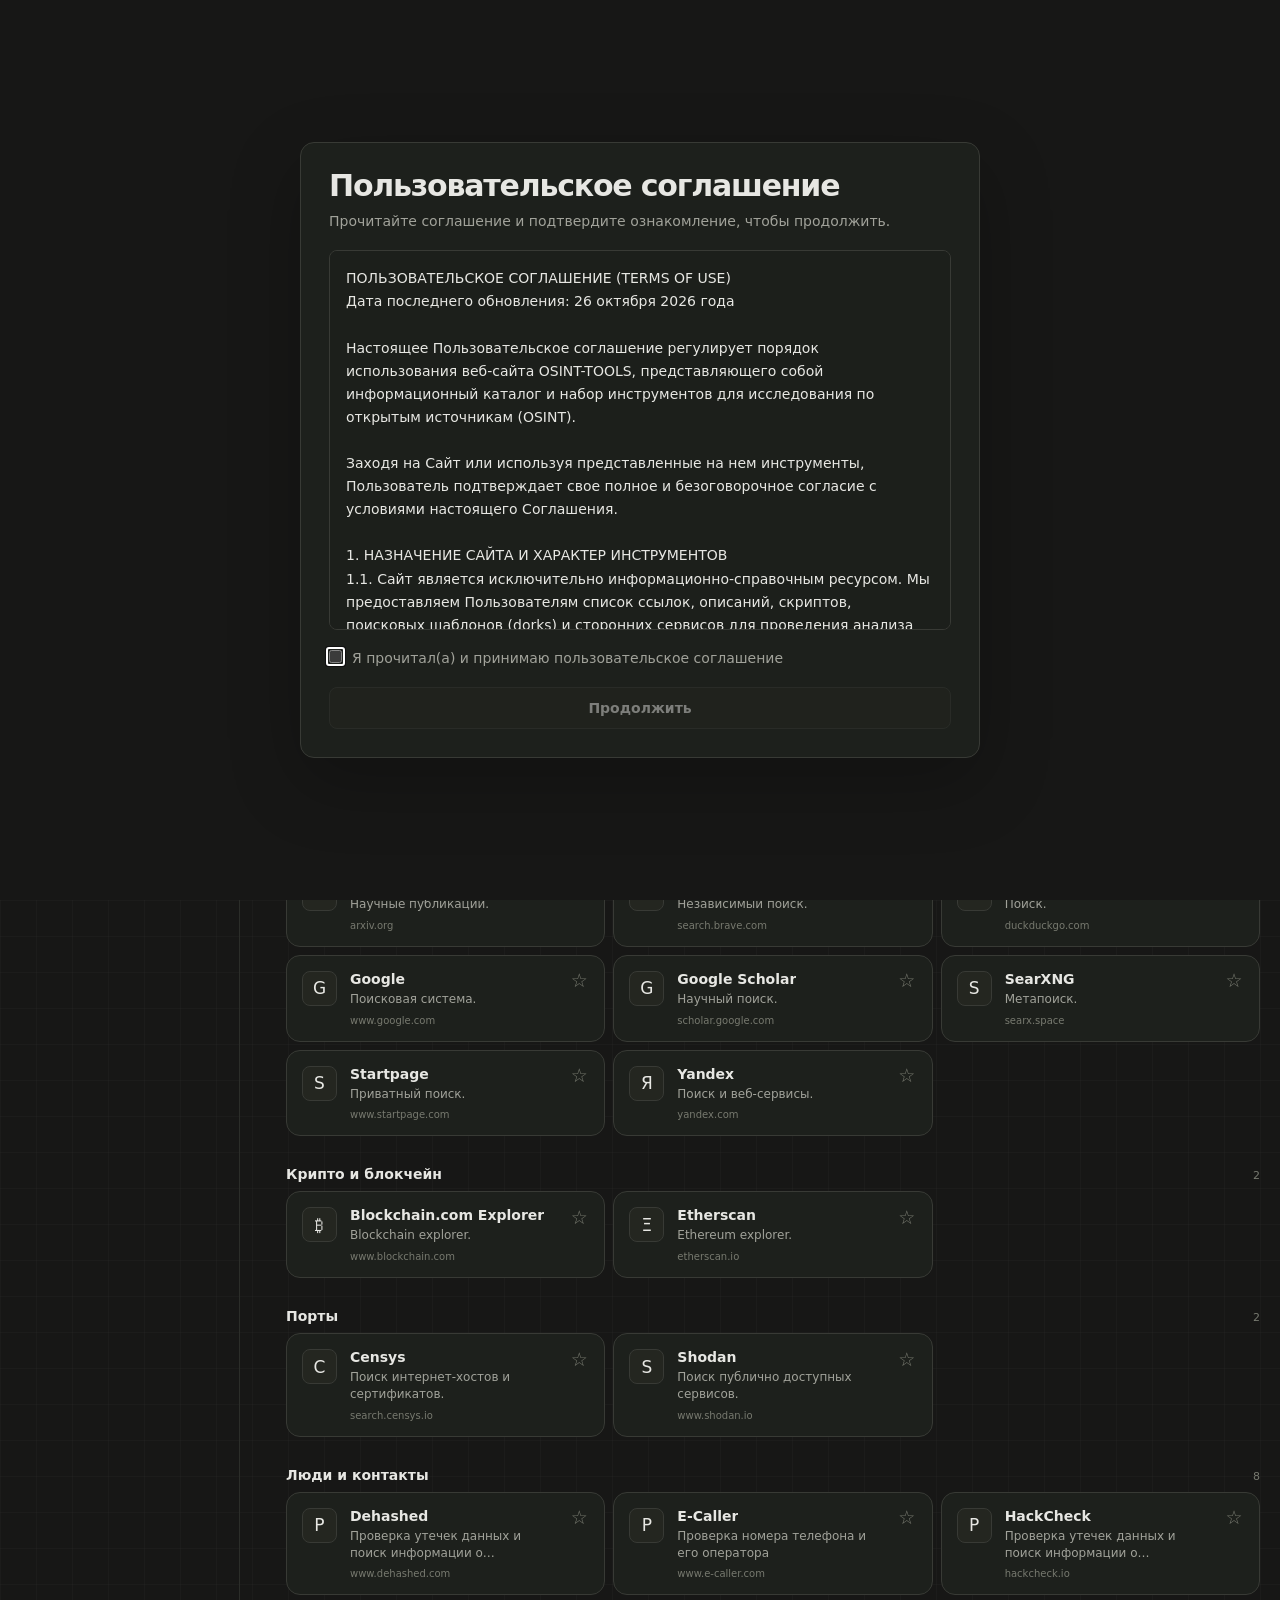
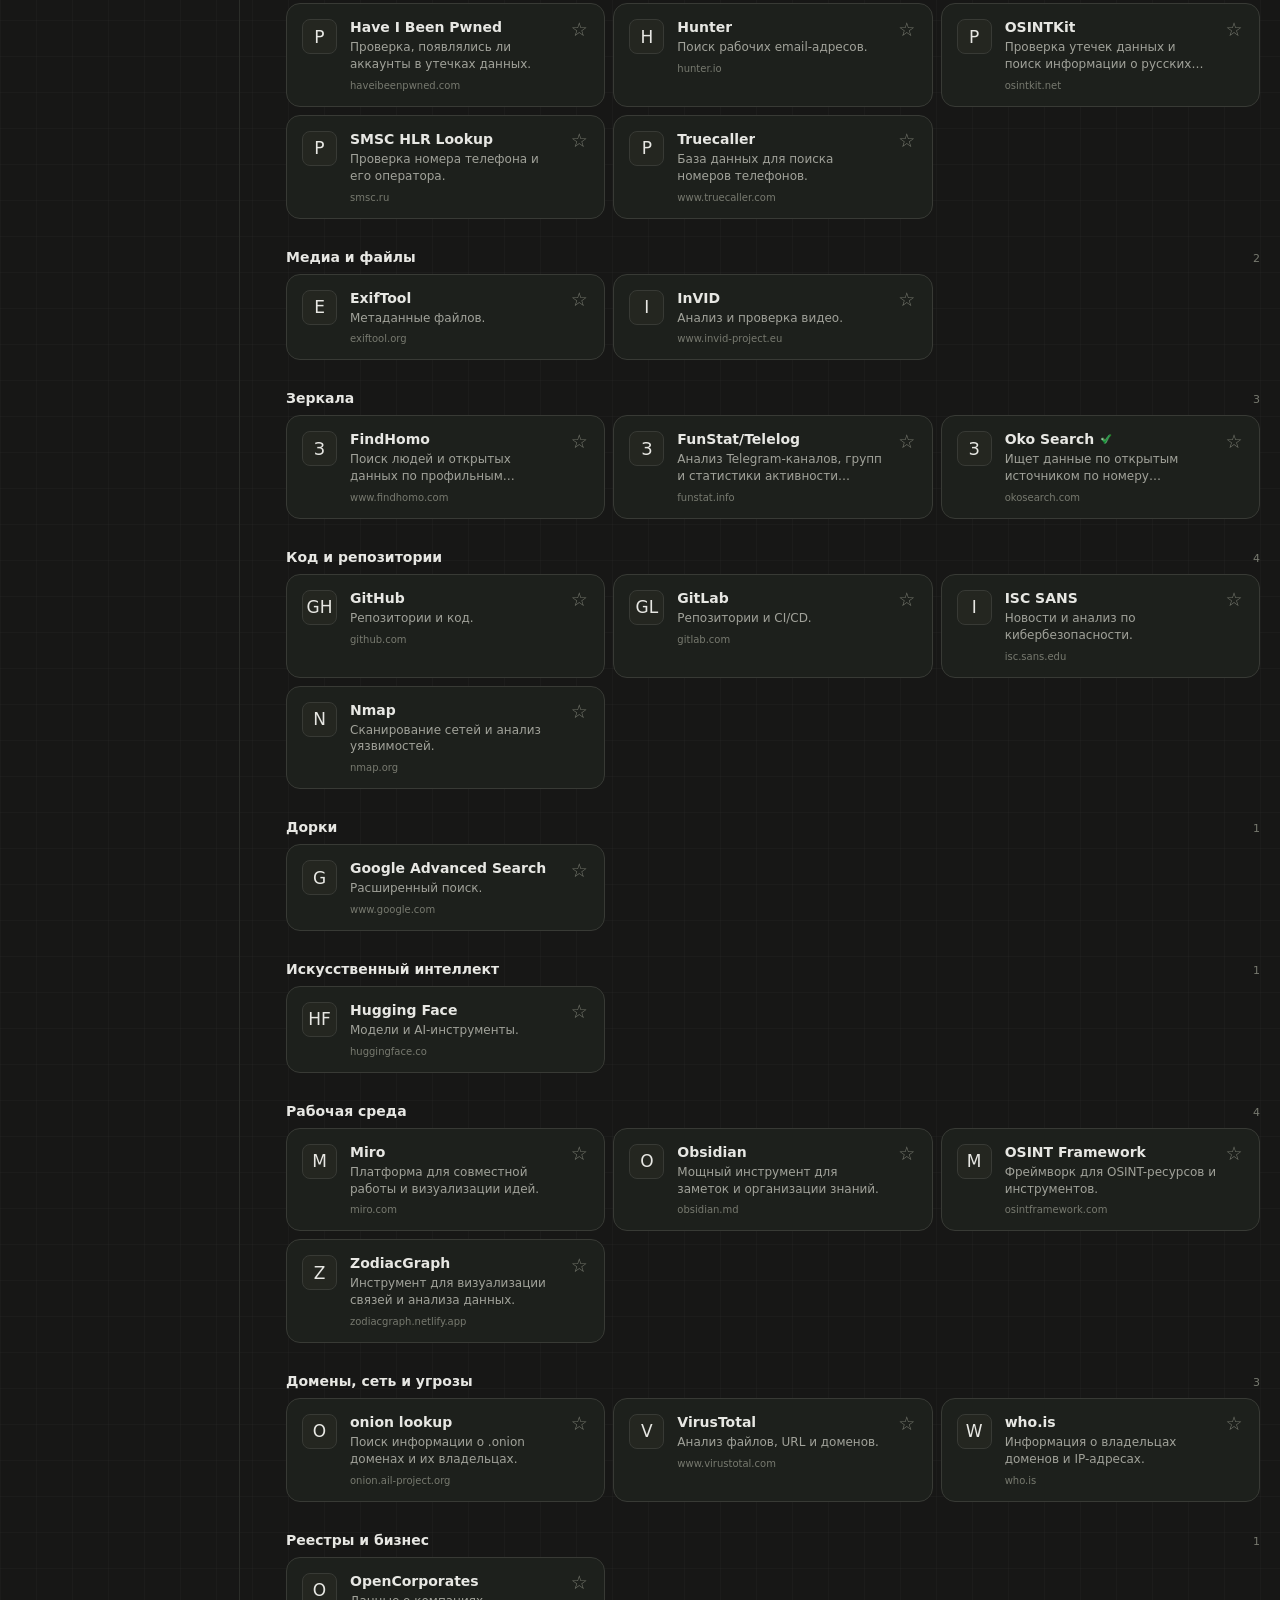
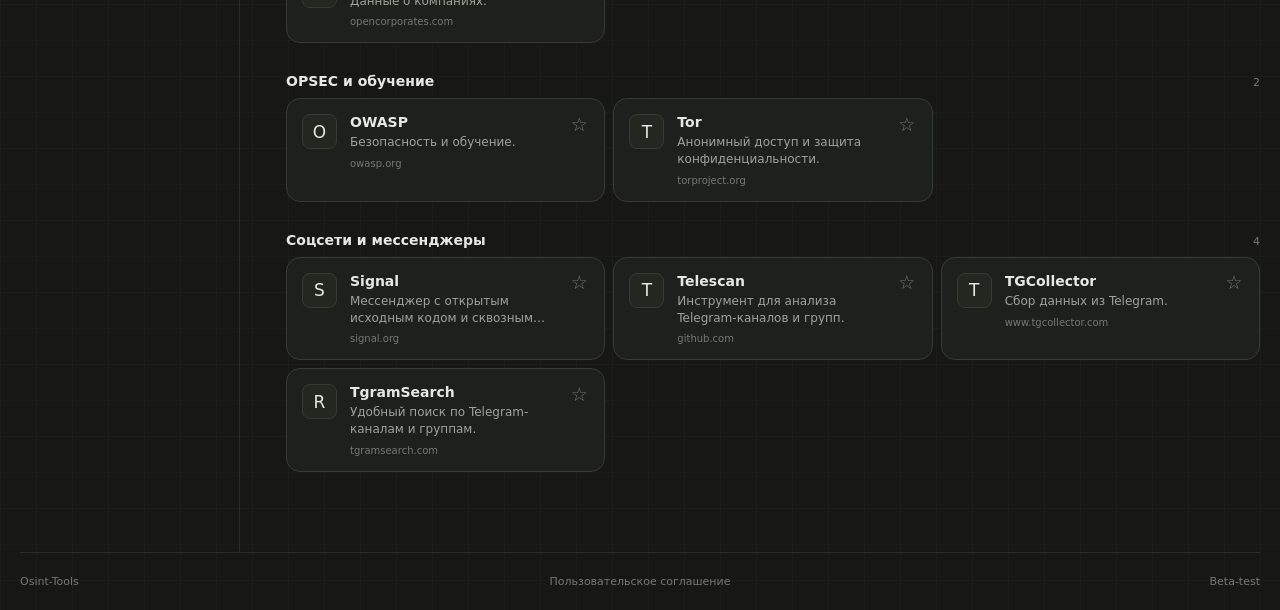
==== commit 8b619bfc: "Add files via upload" ====
--- a/index.html
+++ b/index.html
@@ -1,8 +1,6 @@
 <!doctype html>
 <html lang="ru">
 <head>
-  <meta http-equiv="refresh" content="0; url=maintenance/index.html">
-  <script>window.location.replace("maintenance/index.html");</script>
   <meta charset="UTF-8">
   <meta name="viewport" content="width=device-width, initial-scale=1.0">
   <meta name="description" content="Каталог инструментов OSINT для поиска и анализа открытых источников: веб-поиск, соцсети, домены, карты, медиа и архивы. Поиск по категориям и краткие описания сервисов.">
--- a/style.css
+++ b/style.css
@@ -25,7 +25,11 @@
 body {
   margin: 0;
   min-height: 100vh;
-  background: var(--bg);
+  background:
+    linear-gradient(rgba(255, 255, 255, .018) 1px, transparent 1px),
+    linear-gradient(90deg, rgba(255, 255, 255, .018) 1px, transparent 1px),
+    var(--bg);
+  background-size: 36px 36px;
   color: var(--text);
   font-family: Inter, ui-sans-serif, system-ui, -apple-system, BlinkMacSystemFont, "Segoe UI", sans-serif;
   font-size: 14px;
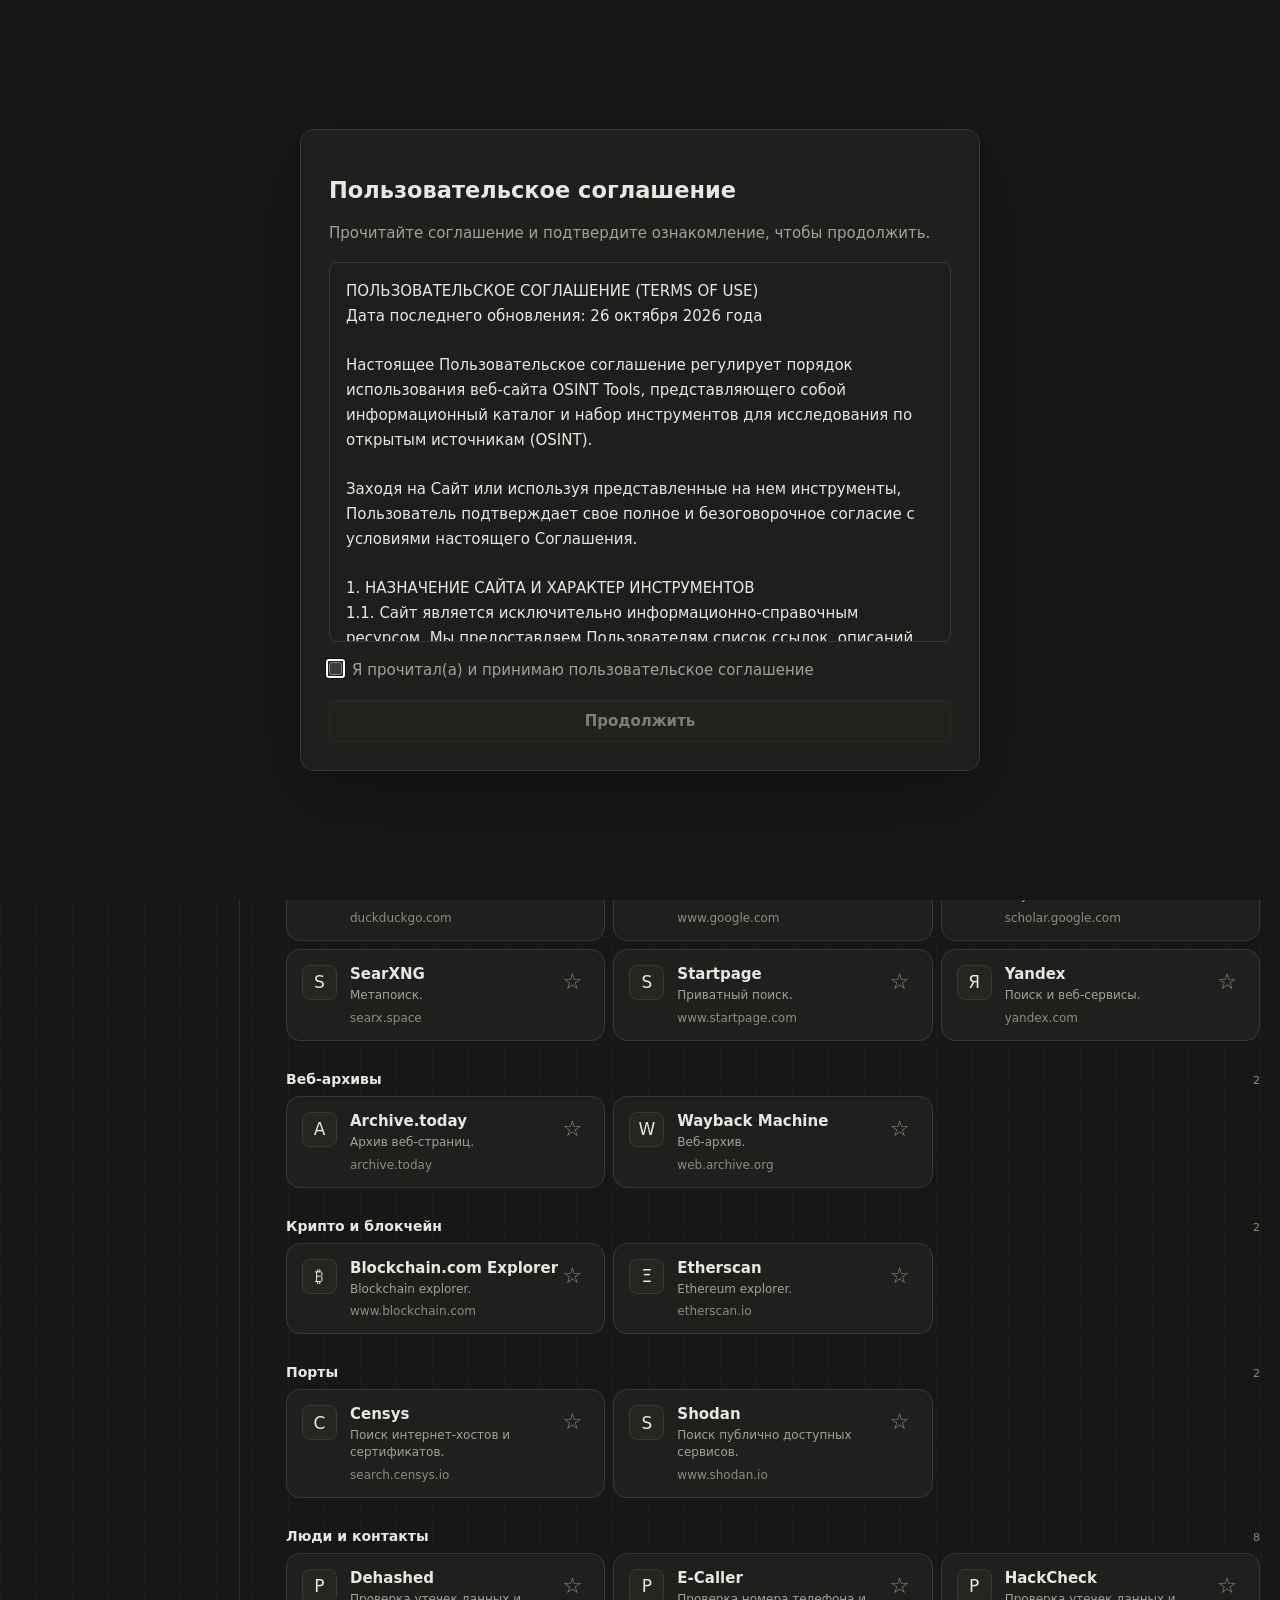
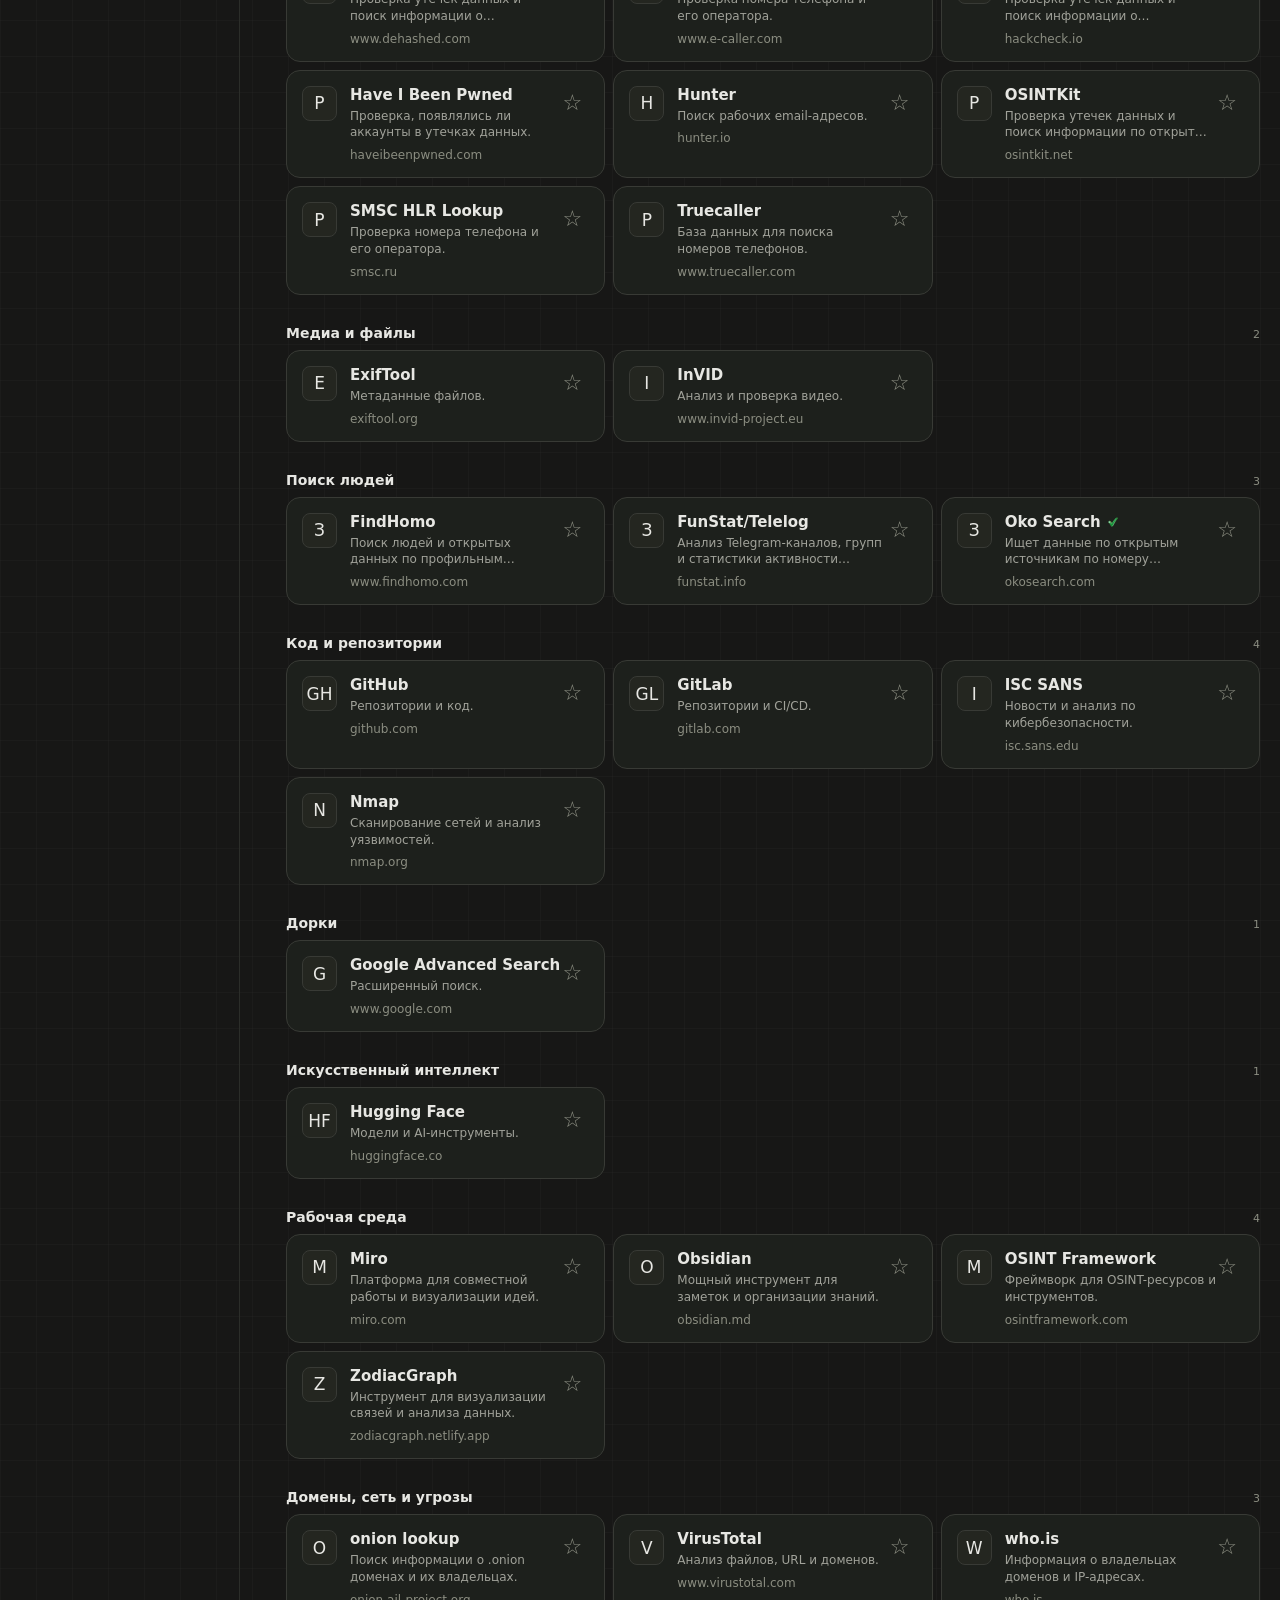
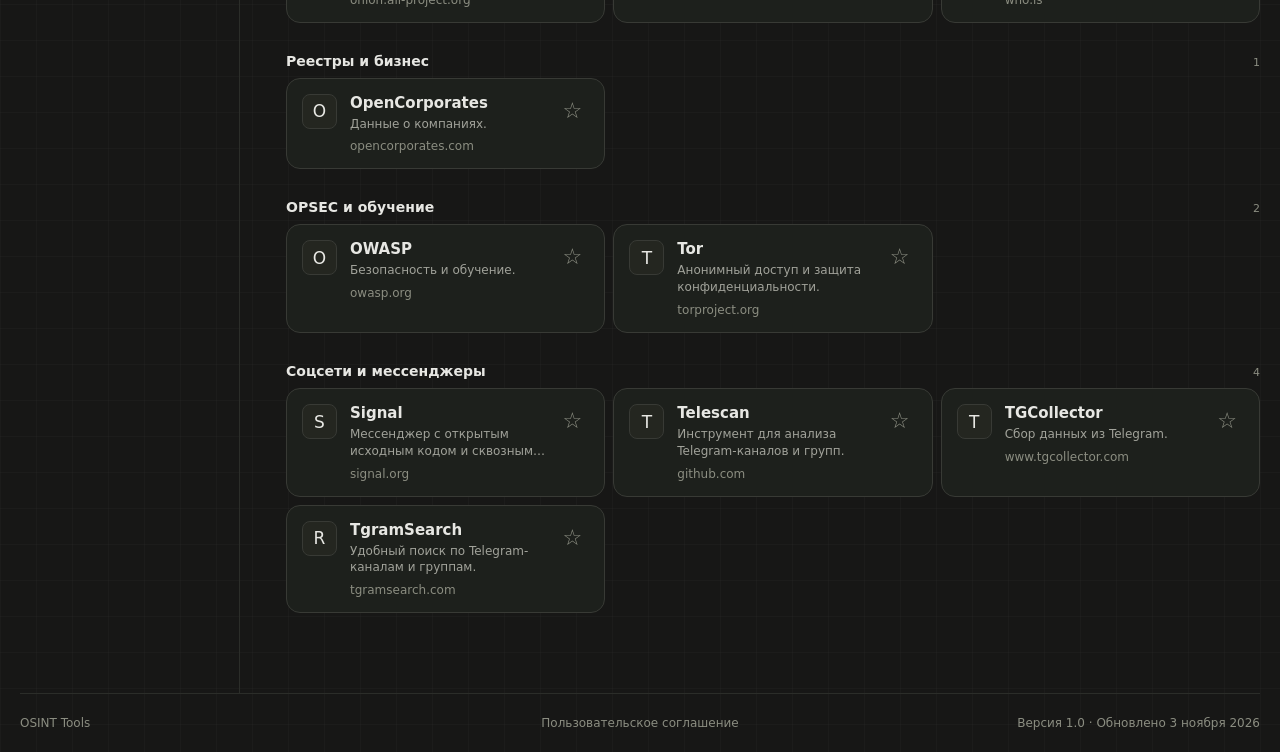
==== commit 0667c96e: "Update error correction" ====
--- a/index.html
+++ b/index.html
@@ -3,39 +3,389 @@
 <head>
   <meta charset="UTF-8">
   <meta name="viewport" content="width=device-width, initial-scale=1.0">
+  <title>OSINT Tools — каталог инструментов OSINT</title>
   <meta name="description" content="Каталог инструментов OSINT для поиска и анализа открытых источников: веб-поиск, соцсети, домены, карты, медиа и архивы. Поиск по категориям и краткие описания сервисов.">
   <meta name="robots" content="index, follow">
+  <link rel="canonical" href="https://osint-tools.org/">
   <meta property="og:type" content="website">
   <meta property="og:site_name" content="OSINT Tools">
   <meta property="og:title" content="OSINT Tools — каталог инструментов OSINT">
   <meta property="og:description" content="Каталог инструментов для поиска и анализа открытых источников: веб-поиск, соцсети, домены, карты, медиа и архивы.">
+  <meta property="og:url" content="https://osint-tools.org/">
+  <meta property="og:image" content="https://osint-tools.org/og-image.jpg">
+  <meta property="og:image:alt" content="OSINT Tools — карта каталога инструментов OSINT">
   <meta property="og:locale" content="ru_RU">
-  <meta name="twitter:card" content="summary">
+  <meta name="twitter:card" content="summary_large_image">
   <meta name="twitter:title" content="OSINT Tools — каталог инструментов OSINT">
   <meta name="twitter:description" content="Каталог инструментов для поиска и анализа открытых источников: веб-поиск, соцсети, домены, карты, медиа и архивы.">
-  <title>OSINT Tools — каталог инструментов OSINT</title>
+  <meta name="twitter:image" content="https://osint-tools.org/og-image.jpg">
+  <meta name="theme-color" content="#171716">
+  <meta name="apple-mobile-web-app-capable" content="yes">
+  <meta name="apple-mobile-web-app-status-bar-style" content="black-translucent">
+  <meta name="apple-mobile-web-app-title" content="OSINT Tools">
+  <link rel="apple-touch-icon" href="apple-touch-icon.png">
+  <link rel="manifest" href="manifest.webmanifest">
+  <link rel="icon" type="image/png" href="favicon.png?v=7">
+  <link rel="icon" type="image/x-icon" href="favicon.ico?v=7">
   <script type="application/ld+json">
     {
       "@context": "https://schema.org",
       "@type": "WebSite",
       "name": "OSINT Tools",
+      "url": "https://osint-tools.org/",
       "description": "Каталог инструментов для поиска и анализа открытых источников.",
-      "inLanguage": "ru"
+      "inLanguage": "ru",
+      "itemListElement": [
+        {
+          "@type": "ListItem",
+          "position": 1,
+          "name": "Google",
+          "item": "https://www.google.com/"
+        },
+        {
+          "@type": "ListItem",
+          "position": 2,
+          "name": "Yandex",
+          "item": "https://yandex.com/"
+        },
+        {
+          "@type": "ListItem",
+          "position": 3,
+          "name": "DuckDuckGo",
+          "item": "https://duckduckgo.com/"
+        },
+        {
+          "@type": "ListItem",
+          "position": 4,
+          "name": "Brave Search",
+          "item": "https://search.brave.com/"
+        },
+        {
+          "@type": "ListItem",
+          "position": 5,
+          "name": "SearXNG",
+          "item": "https://searx.space/"
+        },
+        {
+          "@type": "ListItem",
+          "position": 6,
+          "name": "Startpage",
+          "item": "https://www.startpage.com/"
+        },
+        {
+          "@type": "ListItem",
+          "position": 7,
+          "name": "Google Scholar",
+          "item": "https://scholar.google.com/"
+        },
+        {
+          "@type": "ListItem",
+          "position": 8,
+          "name": "arXiv",
+          "item": "https://arxiv.org/"
+        },
+        {
+          "@type": "ListItem",
+          "position": 9,
+          "name": "Hunter",
+          "item": "https://hunter.io/"
+        },
+        {
+          "@type": "ListItem",
+          "position": 10,
+          "name": "Have I Been Pwned",
+          "item": "https://haveibeenpwned.com/"
+        },
+        {
+          "@type": "ListItem",
+          "position": 11,
+          "name": "Truecaller",
+          "item": "https://www.truecaller.com/"
+        },
+        {
+          "@type": "ListItem",
+          "position": 12,
+          "name": "SMSC HLR Lookup",
+          "item": "https://smsc.ru/testhlr/"
+        },
+        {
+          "@type": "ListItem",
+          "position": 13,
+          "name": "E-Caller",
+          "item": "https://www.e-caller.com/"
+        },
+        {
+          "@type": "ListItem",
+          "position": 14,
+          "name": "HackCheck",
+          "item": "https://hackcheck.io/"
+        },
+        {
+          "@type": "ListItem",
+          "position": 15,
+          "name": "Dehashed",
+          "item": "https://www.dehashed.com/"
+        },
+        {
+          "@type": "ListItem",
+          "position": 16,
+          "name": "OSINTKit",
+          "item": "https://osintkit.net/"
+        },
+        {
+          "@type": "ListItem",
+          "position": 17,
+          "name": "TGCollector",
+          "item": "https://www.tgcollector.com/"
+        },
+        {
+          "@type": "ListItem",
+          "position": 18,
+          "name": "TgramSearch",
+          "item": "https://tgramsearch.com/"
+        },
+        {
+          "@type": "ListItem",
+          "position": 19,
+          "name": "Telescan",
+          "item": "https://github.com/pielco11/telescan"
+        },
+        {
+          "@type": "ListItem",
+          "position": 20,
+          "name": "Signal",
+          "item": "https://signal.org/"
+        },
+        {
+          "@type": "ListItem",
+          "position": 21,
+          "name": "who.is",
+          "item": "https://who.is/"
+        },
+        {
+          "@type": "ListItem",
+          "position": 22,
+          "name": "onion lookup",
+          "item": "https://onion.ail-project.org/"
+        },
+        {
+          "@type": "ListItem",
+          "position": 23,
+          "name": "VirusTotal",
+          "item": "https://www.virustotal.com/"
+        },
+        {
+          "@type": "ListItem",
+          "position": 24,
+          "name": "OpenStreetMap",
+          "item": "https://www.openstreetmap.org/"
+        },
+        {
+          "@type": "ListItem",
+          "position": 25,
+          "name": "Google Maps",
+          "item": "https://maps.google.com/"
+        },
+        {
+          "@type": "ListItem",
+          "position": 26,
+          "name": "2GIS",
+          "item": "https://2gis.ru/"
+        },
+        {
+          "@type": "ListItem",
+          "position": 27,
+          "name": "Автокод",
+          "item": "https://avtocod.ru/"
+        },
+        {
+          "@type": "ListItem",
+          "position": 28,
+          "name": "Nperf 5G Coverage Map",
+          "item": "https://www.nperf.com/en/map/5g"
+        },
+        {
+          "@type": "ListItem",
+          "position": 29,
+          "name": "Alerts.in.ua",
+          "item": "https://alerts.in.ua/"
+        },
+        {
+          "@type": "ListItem",
+          "position": 30,
+          "name": "ExifTool",
+          "item": "https://exiftool.org/"
+        },
+        {
+          "@type": "ListItem",
+          "position": 31,
+          "name": "InVID",
+          "item": "https://www.invid-project.eu/"
+        },
+        {
+          "@type": "ListItem",
+          "position": 32,
+          "name": "OpenCorporates",
+          "item": "https://opencorporates.com/"
+        },
+        {
+          "@type": "ListItem",
+          "position": 33,
+          "name": "Etherscan",
+          "item": "https://etherscan.io/"
+        },
+        {
+          "@type": "ListItem",
+          "position": 34,
+          "name": "Blockchain.com Explorer",
+          "item": "https://www.blockchain.com/explorer"
+        },
+        {
+          "@type": "ListItem",
+          "position": 35,
+          "name": "ZodiacGraph",
+          "item": "https://zodiacgraph.netlify.app/"
+        },
+        {
+          "@type": "ListItem",
+          "position": 36,
+          "name": "Obsidian",
+          "item": "https://obsidian.md/"
+        },
+        {
+          "@type": "ListItem",
+          "position": 37,
+          "name": "Miro",
+          "item": "https://miro.com/"
+        },
+        {
+          "@type": "ListItem",
+          "position": 38,
+          "name": "OSINT Framework",
+          "item": "https://osintframework.com/"
+        },
+        {
+          "@type": "ListItem",
+          "position": 39,
+          "name": "Hugging Face",
+          "item": "https://huggingface.co/"
+        },
+        {
+          "@type": "ListItem",
+          "position": 40,
+          "name": "OWASP",
+          "item": "https://owasp.org/"
+        },
+        {
+          "@type": "ListItem",
+          "position": 41,
+          "name": "Tor",
+          "item": "https://torproject.org/"
+        },
+        {
+          "@type": "ListItem",
+          "position": 42,
+          "name": "Nmap",
+          "item": "https://nmap.org/book/man.html"
+        },
+        {
+          "@type": "ListItem",
+          "position": 43,
+          "name": "ISC SANS",
+          "item": "https://isc.sans.edu/"
+        },
+        {
+          "@type": "ListItem",
+          "position": 44,
+          "name": "GitHub",
+          "item": "https://github.com/"
+        },
+        {
+          "@type": "ListItem",
+          "position": 45,
+          "name": "GitLab",
+          "item": "https://gitlab.com/"
+        },
+        {
+          "@type": "ListItem",
+          "position": 46,
+          "name": "Google Advanced Search",
+          "item": "https://www.google.com/advanced_search"
+        },
+        {
+          "@type": "ListItem",
+          "position": 47,
+          "name": "Shodan",
+          "item": "https://www.shodan.io/"
+        },
+        {
+          "@type": "ListItem",
+          "position": 48,
+          "name": "Censys",
+          "item": "https://search.censys.io/"
+        },
+        {
+          "@type": "ListItem",
+          "position": 49,
+          "name": "FindHomo",
+          "item": "https://www.findhomo.com/"
+        },
+        {
+          "@type": "ListItem",
+          "position": 50,
+          "name": "FunStat/Telelog",
+          "item": "https://funstat.info/"
+        },
+        {
+          "@type": "ListItem",
+          "position": 51,
+          "name": "Oko Search",
+          "item": "https://okosearch.com/"
+        },
+        {
+          "@type": "ListItem",
+          "position": 52,
+          "name": "Archive.today",
+          "item": "https://archive.today/"
+        },
+        {
+          "@type": "ListItem",
+          "position": 53,
+          "name": "Wayback Machine",
+          "item": "https://web.archive.org/"
+        }
+      ]
     }
   </script>
-  <link rel="icon" type="image/png" href="favicon.png?v=6">
-  <link rel="stylesheet" href="style.css?v=5">
+  <link rel="stylesheet" href="style.css?v=6">
 </head>
-<body class="agreement-required">
-  <section class="agreement-screen" id="agreementScreen" aria-labelledby="agreementTitle" hidden>
+<body>
+  <a class="skip-link" href="#catalog">Перейти к каталогу</a>
+  <script>
+    (function () {
+      var themeKey = "osint-theme";
+      var langKey = "osint-lang";
+      var theme = "dark";
+      var lang = "ru";
+      try {
+        var storedTheme = localStorage.getItem(themeKey);
+        var storedLang = localStorage.getItem(langKey);
+        if (storedTheme === "light" || storedTheme === "dark") theme = storedTheme;
+        if (storedLang === "en" || storedLang === "ru") lang = storedLang;
+      } catch (error) {}
+      if (lang === "en") document.body.dataset.lang = "en";
+      if (theme === "light") document.body.classList.add("light");
+    })();
+  </script>
+  <section class="agreement-screen" id="agreement" aria-labelledby="agreementTitle" hidden>
     <div class="agreement-panel" role="dialog" aria-modal="true" aria-describedby="agreementHint">
-      <h1 id="agreementTitle">Пользовательское соглашение</h1>
+      <h2 id="agreementTitle">Пользовательское соглашение</h2>
       <p class="agreement-hint" id="agreementHint">Прочитайте соглашение и подтвердите ознакомление, чтобы продолжить.</p>
-      <!-- Вставьте текст соглашения вместо текста внутри блока agreement-copy. -->
-      <div class="agreement-copy" tabindex="0" aria-label="Текст пользовательского соглашения">ПОЛЬЗОВАТЕЛЬСКОЕ СОГЛАШЕНИЕ (TERMS OF USE)
+      <!-- Текст пользовательского соглашения подставляется из i18n-ключей (UI_TEXT.agreementText). -->
+      <div class="agreement-copy" tabindex="0" data-i18n="agreementText" aria-label="Текст пользовательского соглашения">ПОЛЬЗОВАТЕЛЬСКОЕ СОГЛАШЕНИЕ (TERMS OF USE)
 Дата последнего обновления: 26 октября 2026 года
 
-Настоящее Пользовательское соглашение регулирует порядок использования веб-сайта OSINT-TOOLS, представляющего собой информационный каталог и набор инструментов для исследования по открытым источникам (OSINT).
+Настоящее Пользовательское соглашение регулирует порядок использования веб-сайта OSINT Tools, представляющего собой информационный каталог и набор инструментов для исследования по открытым источникам (OSINT).
 
 Заходя на Сайт или используя представленные на нем инструменты, Пользователь подтверждает свое полное и безоговорочное согласие с условиями настоящего Соглашения.
 
@@ -95,11 +445,11 @@
       <button class="agreement-accept" id="agreementAccept" type="button" disabled>Продолжить</button>
     </div>
   </section>
-  <div id="siteShell" inert>
+  <div id="siteShell">
   <div class="loading-screen" id="loadingScreen" role="status" aria-live="polite" aria-label="Загрузка сайта">
     <div class="loading-panel">
-      <img class="loading-logo" src="logo.png" alt="">
-      <div class="loading-title">Osint-Tools</div>
+      <img class="loading-logo" src="logo.png" alt="" width="108" height="89" decoding="async">
+      <div class="loading-title">OSINT Tools</div>
       <div class="loading-caption" id="loadingFact" aria-live="polite"></div>
       <div class="loading-track" aria-hidden="true"><span></span></div>
     </div>
@@ -108,8 +458,8 @@
   <header class="topbar">
     <div class="brand-wrap">
       <a class="brand" href="#">
-        <img class="brand-mark" src="logo.png" alt="">
-        <span class="brand-title">Osint-Tools</span>
+        <img class="brand-mark" src="logo.png" alt="" width="108" height="89" decoding="async">
+        <span class="brand-title">OSINT Tools</span>
       </a>
     </div>
 
@@ -127,7 +477,7 @@
   <main class="layout">
     <aside class="sidebar">
       <div class="sidebar-title" data-i18n="categories">Категории</div>
-      <button class="category active" data-category="all">
+      <button class="category active" data-category="all" aria-current="true">
         <span data-i18n="allTools">Все инструменты</span><span class="count" id="allCount">0</span>
       </button>
       <div id="categoryNav"></div>
@@ -136,8 +486,9 @@
     <section class="content">
       <div class="hero">
         <div>
-          <h1>Osint-Tools</h1>
+          <h1>OSINT Tools</h1>
           <p data-i18n="heroText">Каталог инструментов для OSINT</p>
+          <p class="verified-legend" data-i18n="verifiedLegend">Проверено: источник и описание инструмента проверены командой каталога.</p>
         </div>
 
         <div class="stats">
@@ -159,11 +510,12 @@
 
       <div class="toolbar">
         <label class="search">
-          <span>⌕</span>
-          <input id="searchInput" type="search" placeholder="Поиск инструмента..." autocomplete="off" data-i18n-placeholder="searchPlaceholder">
-          <kbd>Ctrl K</kbd>
+          <span aria-hidden="true">⌕</span>
+          <input id="searchInput" type="search" placeholder="Поиск инструмента..." autocomplete="off" data-i18n-placeholder="searchPlaceholder" aria-label="Поиск инструмента">
+          <kbd aria-hidden="true">Ctrl K</kbd>
         </label>
         <button class="sort-btn" id="sortBtn" type="button">A–Я</button>
+        <button class="search-clear" id="searchClear" type="button" aria-label="Очистить поиск">×</button>
       </div>
 
       <section class="recent-tools" id="recentSection" aria-labelledby="recentHeading" hidden>
@@ -174,6 +526,8 @@
         <div class="tools" id="recentTools"></div>
       </section>
 
+      <div id="searchStatus" class="visually-hidden" aria-live="polite"></div>
+
       <div id="catalog"></div>
         <div class="catalog-loading hidden" id="catalogLoading" role="status" aria-live="polite"></div>
 
@@ -187,9 +541,9 @@
   </main>
 
   <footer>
-    <span>Osint-Tools</span>
-    <a class="agreement-link" href="#agreement">Пользовательское соглашение</a>
-    <span>Beta-test</span>
+    <span data-i18n="footerBrand">OSINT Tools</span>
+    <a class="agreement-link" href="#agreement" data-i18n="agreementLink">Пользовательское соглашение</a>
+    <span data-i18n="footerMeta">Версия 1.0 · Обновлено 3 ноября 2026</span>
   </footer>
 
   <div class="easter-egg-toast" id="easterEggToast" role="status" aria-live="polite" hidden>
@@ -205,8 +559,7 @@
   <section class="notice-screen" id="noticeScreen" aria-labelledby="noticeTitle" aria-describedby="noticeMessage" hidden>
     <div class="notice-panel" role="dialog" aria-modal="true">
       <h2 id="noticeTitle">Важно!</h2>
-      <p class="notice-message" id="noticeMessage">Временно разработка сайта прекращена, за этот год скорее всего это последнее обновление.
-        Возможно, что в будущем сайт будет закрыт или изменен. Пожалуйста, используйте его с осторожностью и на свой страх и риск. С уважением, команда Osint-Tools.
+      <p class="notice-message" id="noticeMessage">Каталог находится в активной разработке и может содержать неактуальные ссылки и описания инструментов. Проверяйте источники самостоятельно. Используйте сервисы осторожно и на свой страх и риск. С уважением, команда OSINT Tools.
       </p>
       <button class="notice-close" id="noticeClose" type="button">Понятно</button>
     </div>
@@ -235,9 +588,43 @@
     </section>
   </div>
 
-  <script src="script.js?v=24"></script>
+  <noscript>
+    <style>
+      .loading-screen { display: none !important; }
+      .noscript-catalog { max-width: 1420px; margin: 0 auto; padding: 40px 20px 90px; }
+      .noscript-catalog h2 { margin: 0 0 12px; font-size: 24px; letter-spacing: -.03em; }
+      .noscript-catalog p { color: #a1a29a; line-height: 1.6; }
+      .noscript-catalog ul { columns: 2; padding: 0; margin: 0; list-style: none; display: grid; grid-template-columns: repeat(auto-fill, minmax(180px, 1fr)); gap: 6px; }
+      .noscript-catalog li { margin: 0; }
+      .noscript-catalog a { color: #e7e7e3; }
+    </style>
+    <div class="noscript-catalog">
+      <h2>OSINT Tools — каталог инструментов OSINT</h2>
+      <p>Инструменты каталога OSINT открываются на сторонних ресурсах в новом окне браузера. Полный функционал сайта доступен с включённым JavaScript.</p>
+      <ul>
+        <li>Поиск и мониторинг</li>
+        <li>Люди и контакты</li>
+        <li>Соцсети и мессенджеры</li>
+        <li>Домены, сеть и угрозы</li>
+        <li>Гео и объекты</li>
+        <li>Медиа и файлы</li>
+        <li>Реестры и бизнес</li>
+        <li>Крипто и блокчейн</li>
+        <li>Рабочая среда</li>
+        <li>Искусственный интеллект</li>
+        <li>OPSEC и обучение</li>
+        <li>Код и репозитории</li>
+        <li>Дорки</li>
+        <li>Порты</li>
+        <li>Поиск людей</li>
+        <li>Веб-архивы</li>
+      </ul>
+    </div>
+  </noscript>
+
+  <script src="script.js?v=25"></script>
   <script>
-    const agreementScreen = document.getElementById("agreementScreen");
+    const agreementScreen = document.getElementById("agreement");
     const agreementCheckbox = document.getElementById("agreementCheckbox");
     const agreementAccept = document.getElementById("agreementAccept");
     const siteShell = document.getElementById("siteShell");
@@ -245,6 +632,22 @@
     const noticeClose = document.getElementById("noticeClose");
     const agreementVersion = "2026-10-26";
     const agreementStorageKey = "osint-agreement-version";
+    const noticeStorageKey = "osint-notice-seen";
+
+    const NOTICE_TEXT = {
+      ru: {
+        title: "Важно!",
+        message: "Каталог находится в активной разработке и может содержать неактуальные ссылки и описания инструментов. Проверяйте источники самостоятельно. Используйте сервисы осторожно и на свой страх и риск. С уважением, команда OSINT Tools.",
+        close: "Понятно"
+      },
+      en: {
+        title: "Important!",
+        message: "The catalog is under active development and may contain outdated links and tool descriptions. Check sources yourself. Use services carefully at your own risk. Respectfully, the OSINT Tools team.",
+        close: "OK"
+      }
+    };
+
+    const getNoticeText = () => NOTICE_TEXT[document.body.dataset.lang === "en" ? "en" : "ru"];
 
     const hasAcceptedAgreement = () => {
       try {
@@ -254,27 +657,94 @@
       }
     };
 
+    const shouldShowNotice = () => {
+      try {
+        return localStorage.getItem(noticeStorageKey) !== "1";
+      } catch {
+        return false;
+      }
+    };
+
+    const markNoticeShown = () => {
+      try {
+        localStorage.setItem(noticeStorageKey, "1");
+      } catch {}
+    };
+
+    const getNoticeFocusable = () => Array.from(
+      noticeScreen.querySelectorAll('button, input, [href], [tabindex]:not([tabindex="-1"])')
+    ).filter(element => element.offsetParent !== null || element === document.activeElement);
+
+    const handleNoticeKeydown = event => {
+      if (event.key !== "Tab") return;
+      const focusable = getNoticeFocusable();
+      if (focusable.length === 0) {
+        event.preventDefault();
+        noticeClose.focus();
+        return;
+      }
+      const first = focusable[0];
+      const last = focusable[focusable.length - 1];
+      const active = document.activeElement;
+      const isOnFirst = active === first;
+      const isOnLast = active === last;
+      if (event.shiftKey) {
+        if (isOnFirst) {
+          event.preventDefault();
+          last.focus();
+        }
+      } else if (isOnLast) {
+        event.preventDefault();
+        first.focus();
+      }
+    };
+
+    let noticeReturnFocus = null;
+
+    const openNotice = () => {
+      noticeReturnFocus = document.activeElement;
+      noticeScreen.hidden = false;
+      document.body.classList.add("notice-open");
+      siteShell.inert = true;
+      siteShell.setAttribute("aria-hidden", "true");
+      const text = getNoticeText();
+      document.getElementById("noticeTitle").textContent = text.title;
+      document.getElementById("noticeMessage").textContent = text.message;
+      noticeClose.textContent = text.close;
+      noticeClose.focus();
+    };
+
+    const closeNotice = () => {
+      noticeScreen.hidden = true;
+      document.body.classList.remove("notice-open");
+      siteShell.inert = false;
+      siteShell.removeAttribute("aria-hidden");
+      const returnFocus = noticeReturnFocus;
+      noticeReturnFocus = null;
+      if (returnFocus instanceof HTMLElement && returnFocus.isConnected) returnFocus.focus();
+    };
+
     const closeAgreementScreen = () => {
       agreementScreen.hidden = true;
       siteShell.inert = false;
       siteShell.removeAttribute("aria-hidden");
       document.body.classList.remove("agreement-required");
-      noticeScreen.hidden = false;
-      document.body.classList.add("notice-open");
-      noticeClose.focus();
-    };
-
-    const closeNoticeScreen = () => {
-      noticeScreen.hidden = true;
-      document.body.classList.remove("notice-open");
-    };
-
-    noticeClose.addEventListener("click", closeNoticeScreen);
+      if (shouldShowNotice()) {
+        markNoticeShown();
+        openNotice();
+      }
+    };
+
+    noticeClose.addEventListener("click", closeNotice);
     noticeScreen.addEventListener("click", event => {
-      if (event.target === noticeScreen) closeNoticeScreen();
+      if (event.target === noticeScreen) closeNotice();
     });
+    noticeScreen.addEventListener("keydown", handleNoticeKeydown);
     document.addEventListener("keydown", event => {
-      if (event.key === "Escape" && !noticeScreen.hidden) closeNoticeScreen();
+      if (event.key === "Escape" && !noticeScreen.hidden) {
+        event.preventDefault();
+        closeNotice();
+      }
     });
 
     const resetAgreementConfirmation = () => {
--- a/style.css
+++ b/style.css
@@ -8,7 +8,7 @@
   --line-soft: #2b2d29;
   --text: #e7e7e3;
   --muted: #a1a29a;
-  --muted-2: #77796f;
+  --muted-2: #8b8d81;
   --accent: #b8b9ad;
   --accent-strong: #d0d1c5;
   --shadow: 0 24px 72px rgba(0, 0, 0, .24);
@@ -32,7 +32,7 @@
   background-size: 36px 36px;
   color: var(--text);
   font-family: Inter, ui-sans-serif, system-ui, -apple-system, BlinkMacSystemFont, "Segoe UI", sans-serif;
-  font-size: 14px;
+  font-size: 15px;
   -webkit-font-smoothing: antialiased;
 }
 
@@ -52,6 +52,44 @@
 
 button:focus-visible,
 a:focus-visible {
+  outline: 2px solid var(--accent);
+  outline-offset: 3px;
+}
+
+.hidden {
+  display: none !important;
+}
+
+.visually-hidden {
+  position: absolute;
+  width: 1px;
+  height: 1px;
+  margin: -1px;
+  padding: 0;
+  overflow: hidden;
+  clip: rect(0 0 0 0);
+  clip-path: inset(50%);
+  white-space: nowrap;
+  border: 0;
+}
+
+.skip-link {
+  position: absolute;
+  top: -48px;
+  left: 16px;
+  z-index: 2000;
+  padding: 10px 16px;
+  border: 1px solid var(--accent);
+  border-radius: 8px;
+  background: var(--panel);
+  color: var(--text);
+  font-size: 14px;
+  font-weight: 650;
+  text-decoration: none;
+}
+
+.skip-link:focus-visible {
+  top: 12px;
   outline: 2px solid var(--accent);
   outline-offset: 3px;
 }
@@ -119,6 +157,11 @@
   background: var(--bg-soft);
   line-height: 1.65;
   white-space: pre-wrap;
+}
+
+.agreement-copy:focus-visible {
+  outline: 2px solid var(--accent);
+  outline-offset: 3px;
 }
 
 .agreement-confirm {
@@ -372,29 +415,30 @@
 }
 
 .icon-btn {
-  width: 34px;
-  height: 34px;
+  width: 44px;
+  height: 44px;
   display: grid;
   place-items: center;
   padding: 0;
-  font-size: 16px;
+  font-size: 18px;
 }
 
 .lang-btn {
-  height: 34px;
-  min-width: 40px;
-  padding: 0 11px;
+  height: 44px;
+  min-width: 44px;
+  padding: 0 12px;
   font-size: 12px;
   font-weight: 650;
   letter-spacing: .03em;
 }
 
 .favorite-nav-btn {
-  height: 34px;
+  height: 44px;
+  min-width: 44px;
   display: flex;
   align-items: center;
   gap: 7px;
-  padding: 0 10px;
+  padding: 0 12px;
   font-size: 12px;
   font-weight: 650;
 }
@@ -507,12 +551,24 @@
   border-radius: 20px;
   background:
     linear-gradient(90deg, rgba(10, 14, 12, .92) 0%, rgba(10, 14, 12, .74) 55%, rgba(10, 14, 12, .36) 100%),
-    url("fon.jpg") center 48% / cover,
+    image-set(
+      url("fon.webp") type("image/webp") 1600w,
+      url("fon.jpg") type("image/jpeg") 1600w
+    ),
     var(--panel);
+  background-position: center 48%;
+  background-size: cover;
   box-shadow: var(--shadow);
   padding: 26px 28px;
   padding-bottom: 28px;
   color: #f1f3ee;
+}
+
+.verified-legend {
+  margin: 8px 0 0;
+  color: #c9cfc6;
+  font-size: 12px;
+  line-height: 1.45;
 }
 
 .eyebrow {
@@ -764,7 +820,28 @@
   white-space: nowrap;
 }
 
+.search-clear {
+  width: 40px;
+  height: 40px;
+  display: grid;
+  place-items: center;
+  border: 1px solid var(--line);
+  border-radius: 8px;
+  background: var(--panel);
+  color: var(--muted);
+  font-size: 18px;
+  line-height: 1;
+  cursor: pointer;
+}
+
+.search-clear:hover {
+  color: var(--text);
+  border-color: var(--accent);
+  background: var(--panel-hover);
+}
+
 .sort-btn {
+  min-height: 44px;
   padding: 0 13px;
   font-weight: 600;
   letter-spacing: .01em;
@@ -869,8 +946,8 @@
   position: absolute;
   top: 10px;
   right: 10px;
-  width: 30px;
-  height: 30px;
+  width: 44px;
+  height: 44px;
   display: grid;
   place-items: center;
   padding: 0;
@@ -878,7 +955,7 @@
   border-radius: 8px;
   color: var(--muted-2);
   background: transparent;
-  font-size: 19px;
+  font-size: 22px;
   line-height: 1;
   cursor: pointer;
   transition: color .16s, background .16s, border-color .16s, transform .16s;
@@ -950,7 +1027,7 @@
 
 .tool-url {
   color: var(--muted-2);
-  font-size: 10px;
+  font-size: 12px;
   margin-top: 7px;
   overflow: hidden;
   text-overflow: ellipsis;
@@ -1018,7 +1095,7 @@
   grid-template-columns: 1fr auto 1fr;
   align-items: center;
   color: var(--muted-2);
-  font-size: 11px;
+  font-size: 12px;
 }
 
 footer > :last-child {
@@ -1358,7 +1435,7 @@
   --line-soft: #e1e1dc;
   --text: #242421;
   --muted: #64645e;
-  --muted-2: #85857d;
+  --muted-2: #6f6f66;
   --accent: #696a62;
   --accent-strong: #53544e;
   --shadow: 0 24px 72px rgba(42, 42, 38, .11);
@@ -1405,8 +1482,13 @@
 body.light .hero {
   background:
     linear-gradient(90deg, rgba(10, 14, 12, .92) 0%, rgba(10, 14, 12, .74) 55%, rgba(10, 14, 12, .36) 100%),
-    url("fon.jpg") center 48% / cover,
+    image-set(
+      url("fon.webp") type("image/webp") 1600w,
+      url("fon.jpg") type("image/jpeg") 1600w
+    ),
     var(--panel);
+  background-position: center 48%;
+  background-size: cover;
 }
 
 body.light .icon-btn,
@@ -1508,7 +1590,7 @@
   }
 
   .sort-btn {
-    height: 40px;
+    height: 44px;
   }
 
   kbd {
